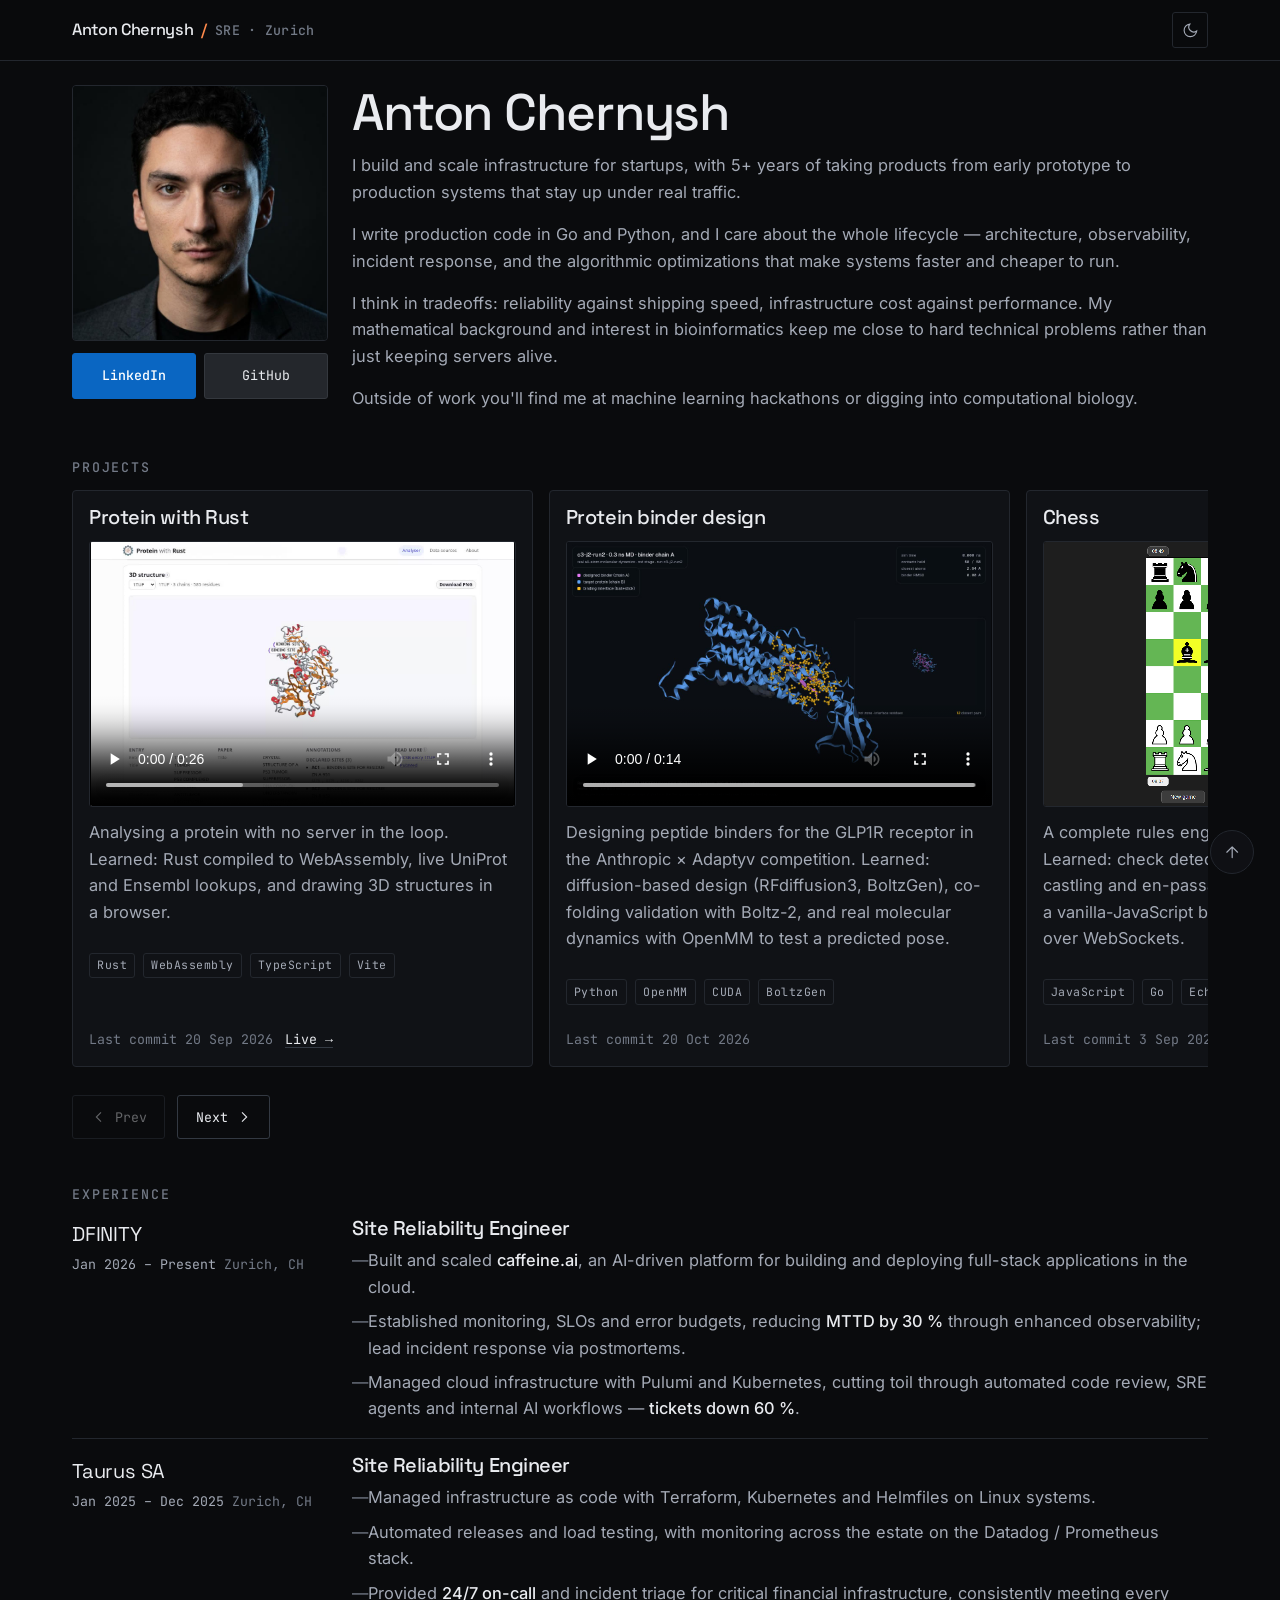
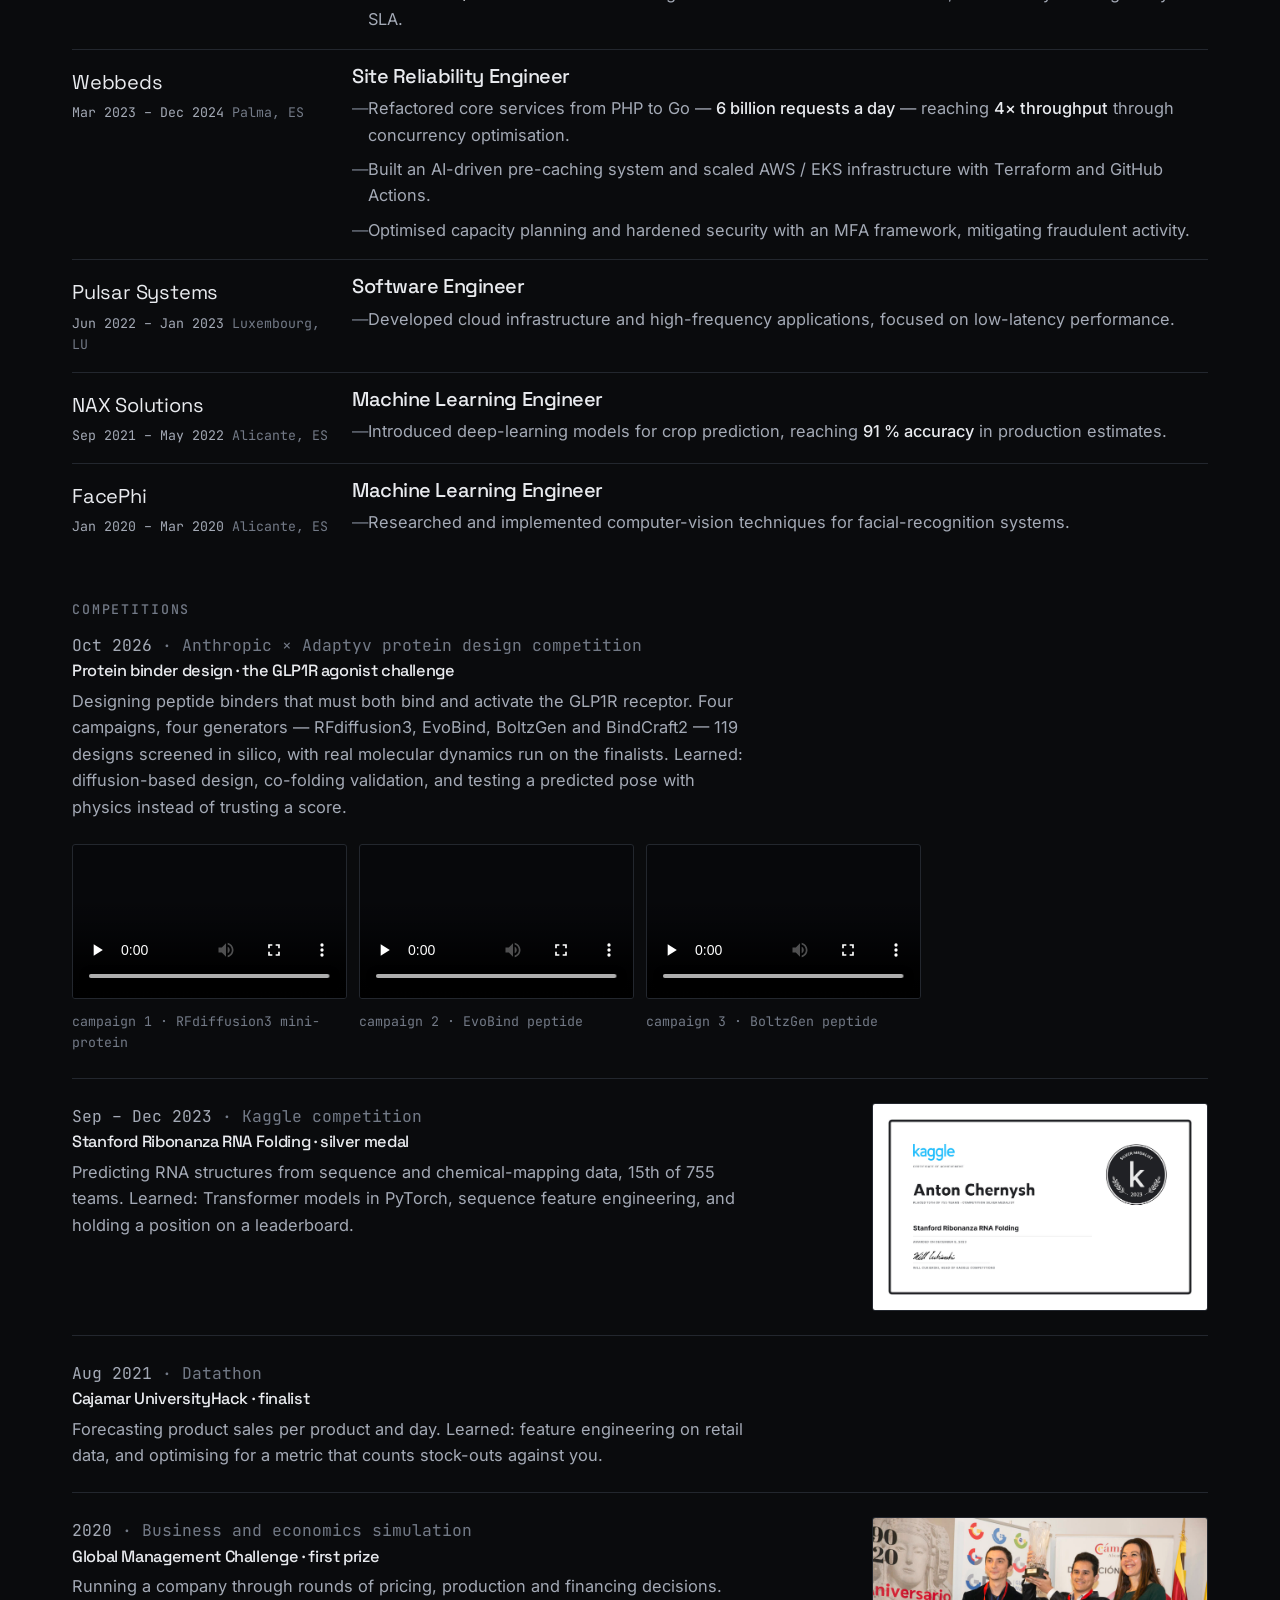
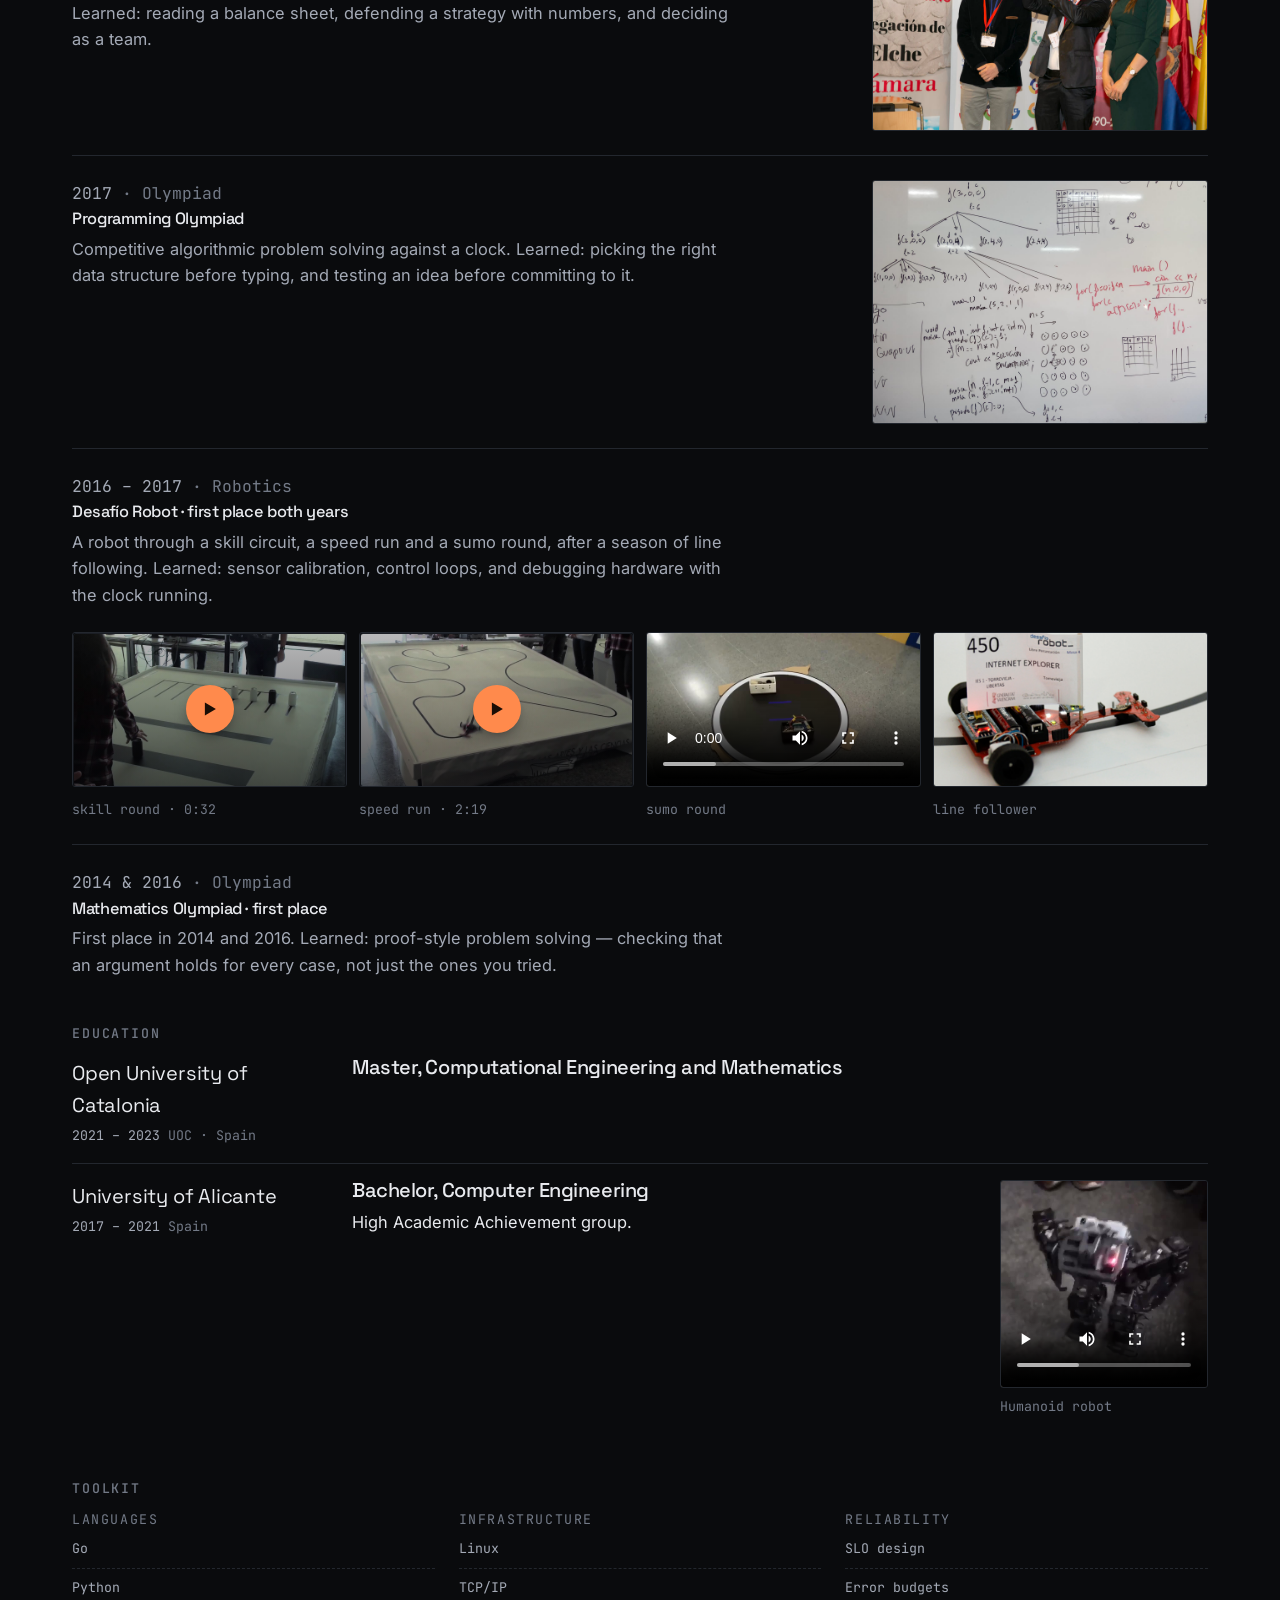
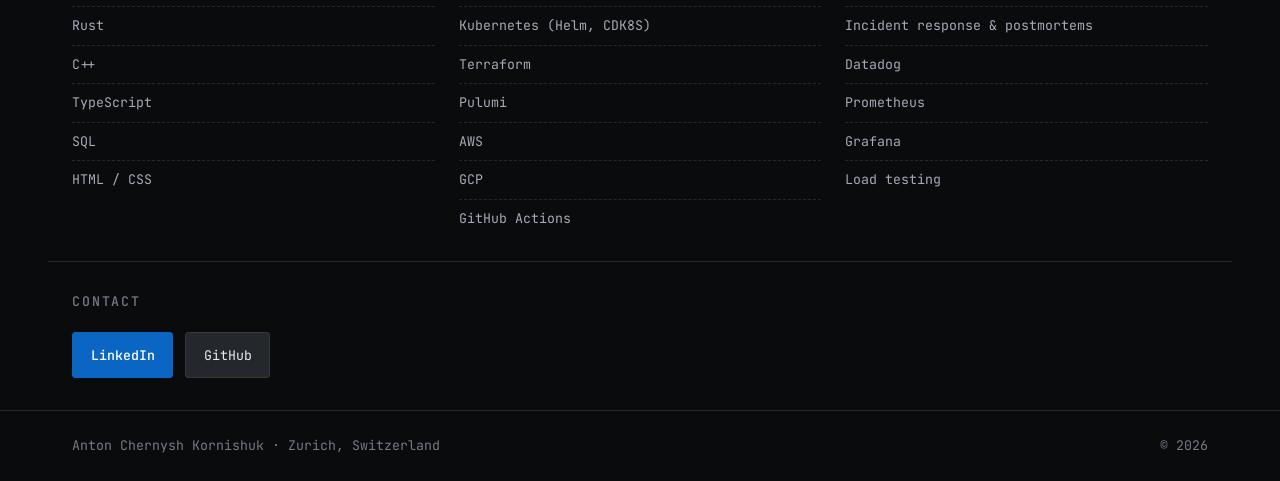
==== index.html @ 43d1a678 "Add the Anthropic x Adaptyv protein design competition with three campaign MD movies" ====
<!DOCTYPE html>
<html lang="en" data-theme="dark">
<head>
<meta charset="utf-8">
<meta name="viewport" content="width=device-width, initial-scale=1">
<title>Anton Chernysh — Site Reliability Engineer, Zurich</title>
<meta name="description" content="Site Reliability Engineer in Zurich. I take products from prototype to production infrastructure that stays up under real traffic — Go, Python and applied ML.">
<meta name="author" content="Anton Chernysh Kornishuk">
<link rel="canonical" href="https://visn0.github.io/portfolio/">

<meta property="og:type" content="profile">
<meta property="og:title" content="Anton Chernysh — Site Reliability Engineer">
<meta property="og:description" content="Site Reliability Engineer in Zurich. Five years of taking products from prototype to production — SRE, Go and Python, and computational biology on the side.">
<meta property="og:url" content="https://visn0.github.io/portfolio/">
<meta property="og:image" content="https://visn0.github.io/portfolio/assets/img/og-card.png">
<meta name="twitter:card" content="summary_large_image">

<link rel="icon" href="assets/img/favicon.svg" type="image/svg+xml">
<link rel="stylesheet" href="assets/css/fonts.css">
<link rel="stylesheet" href="assets/css/site.css">

<script type="application/ld+json">
{
  "@context": "https://schema.org",
  "@type": "Person",
  "name": "Anton Chernysh Kornishuk",
  "alternateName": "Anton Chernysh",
  "jobTitle": "Site Reliability Engineer",
  "url": "https://visn0.github.io/portfolio/",
  "image": "https://visn0.github.io/portfolio/assets/img/anton.jpg",
  "address": { "@type": "PostalAddress", "addressLocality": "Zurich", "addressCountry": "CH" },
  "sameAs": [
    "https://github.com/Visn0",
    "https://www.linkedin.com/in/anton-chernysh/"
  ],
  "worksFor": { "@type": "Organization", "name": "DFINITY" },
  "alumniOf": ["Universitat Politècnica de Catalunya", "Universitat d'Alacant"],
  "knowsAbout": ["Site reliability engineering", "Kubernetes", "Terraform", "Observability", "SLOs", "Go", "Rust", "Python"]
}
</script>
</head>
<body>
<a class="skip" href="#main">Skip to content</a>

<header class="site-header">
  <div class="shell">
    <a class="brand" href="index.html">
      Anton Chernysh <span class="brand-dot" aria-hidden="true">/</span>
      <span class="brand-meta">SRE · Zurich</span>
    </a>
    <button class="icon-btn" id="theme-toggle" type="button" aria-label="Switch to light theme" title="Switch theme">
      <svg class="icon-moon" viewBox="0 0 24 24" fill="none" stroke="currentColor" stroke-width="1.6" aria-hidden="true"><path d="M21 12.8A9 9 0 1 1 11.2 3a7 7 0 0 0 9.8 9.8Z"/></svg>
      <svg class="icon-sun" viewBox="0 0 24 24" fill="none" stroke="currentColor" stroke-width="1.6" aria-hidden="true"><circle cx="12" cy="12" r="4"/><path d="M12 2v2M12 20v2M4.9 4.9l1.4 1.4M17.7 17.7l1.4 1.4M2 12h2M20 12h2M4.9 19.1l1.4-1.4M17.7 6.3l1.4-1.4"/></svg>
    </button>
  </div>
</header>

<main id="main">

  <!-- ------------------------------------------------------- who I am -->
  <section class="hero-simple shell">
    <div class="hero-inner">
      <div class="hero-photo">
        <figure class="portrait reveal">
          <img src="assets/img/anton.jpg" alt="Anton Chernysh" width="594" height="594">
        </figure>
        <div class="cta-row hero-social">
          <a class="btn btn--linkedin" href="https://www.linkedin.com/in/anton-chernysh/" target="_blank" rel="me noopener">LinkedIn</a>
          <a class="btn btn--github" href="https://github.com/Visn0" target="_blank" rel="me noopener">GitHub</a>
        </div>
      </div>

      <div>
        <h1>Anton Chernysh</h1>
        <p class="hero-bio">
          I build and scale infrastructure for startups, with 5+ years of taking products from early
          prototype to production systems that stay up under real traffic.
        </p>
        <p class="hero-bio">
          I write production code in Go
          and Python, and I care about the whole lifecycle — architecture, observability, incident response,
          and the algorithmic optimizations that make systems faster and cheaper to run.
        </p>
        <p class="hero-bio">
          I think in tradeoffs: reliability against shipping speed, infrastructure cost against performance.
          My mathematical background and interest in bioinformatics keep me close to hard technical problems
          rather than just keeping servers alive.
        </p>
        <p class="hero-bio">
          Outside of work you'll find me at machine learning hackathons or digging into computational
          biology.
        </p>
      </div>
    </div>
  </section>

  <!-- -------------------------------------------------------- projects -->
  <section class="section shell" id="projects">
    <div class="section-head">
      <h2 class="eyebrow">Projects</h2>
    </div>

    <div class="carousel" data-carousel>
      <div class="carousel-track" id="projects-track" tabindex="0" role="group" aria-label="Projects, horizontally scrollable">

        <article class="card">
          <h3><a href="https://protein-blast-relay.antonchernysh.workers.dev/" target="_blank" rel="noopener">Protein with Rust</a></h3>
          <figure class="card-media card-media--video">
            <video controls preload="metadata" playsinline poster="assets/img/protein-structure-3d.jpg"
                   aria-label="Screen recording: the P04637 accession typed in, the record fetched from UniProt, the analysis run in WebAssembly, then the 3D cartoon drawn.">
              <source src="assets/video/protein-analysis-demo.webm" type="video/webm">
              <source src="assets/video/protein-analysis-demo.mp4" type="video/mp4">
              Your browser cannot play this video. <a href="assets/video/protein-analysis-demo.mp4">Download it</a>.
            </video>
          </figure>
          <p>Analysing a protein with no server in the loop. Learned: Rust compiled to WebAssembly, live UniProt and Ensembl lookups, and drawing 3D structures in a browser.</p>
          <div class="tags"><span class="tag">Rust</span><span class="tag">WebAssembly</span><span class="tag">TypeScript</span><span class="tag">Vite</span></div>
          <p class="card-foot"><span class="card-date">Last commit 20 Sep 2026</span><a href="https://protein-blast-relay.antonchernysh.workers.dev/" target="_blank" rel="noopener">Live &rarr;</a></p>
        </article>

        <article class="card">
          <h3>Protein binder design</h3>
          <figure class="card-media card-media--video">
            <video controls preload="metadata" playsinline poster="assets/img/binder-md-binding-poster.jpg"
                   aria-label="Molecular dynamics movie: a designed peptide binder (pink) held against the GLP1R receptor fragment (blue), interface residues in amber, running for 0.3 nanoseconds.">
              <source src="assets/video/binder-md-binding.webm" type="video/webm">
              <source src="assets/video/binder-md-binding.mp4" type="video/mp4">
              Your browser cannot play this video. <a href="assets/video/binder-md-binding.mp4">Download it</a>.
            </video>
          </figure>
          <p>Designing peptide binders for the GLP1R receptor in the Anthropic &times; Adaptyv competition. Learned: diffusion-based design (RFdiffusion3, BoltzGen), co-folding validation with Boltz-2, and real molecular dynamics with OpenMM to test a predicted pose.</p>
          <div class="tags"><span class="tag">Python</span><span class="tag">OpenMM</span><span class="tag">CUDA</span><span class="tag">BoltzGen</span></div>
          <p class="card-foot"><span class="card-date">Last commit 20 Oct 2026</span></p>
        </article>

        <article class="card">
          <h3><a href="https://github.com/carlosarismendi/chess" target="_blank" rel="noopener">Chess</a></h3>
          <figure class="card-media card-media--contain">
            <img src="assets/img/projects/chess.png" alt="The chess board mid-game: the last move highlighted in yellow and the selected piece's legal destinations circled." width="1920" height="1200" loading="lazy">
          </figure>
          <p>A complete rules engine for two-player chess. Learned: check detection, legal-move filtering, castling and en-passant edge cases, and wiring a vanilla-JavaScript board to a Go backend over WebSockets.</p>
          <div class="tags"><span class="tag">JavaScript</span><span class="tag">Go</span><span class="tag">Echo</span><span class="tag">WebSockets</span></div>
          <p class="card-foot"><span class="card-date">Last commit 3 Sep 2021</span><a href="https://github.com/carlosarismendi/chess" target="_blank" rel="noopener">Repo &rarr;</a></p>
        </article>

        <article class="card">
          <h3><a href="https://github.com/Visn0/pathfinding-ui" target="_blank" rel="noopener">Path Finding Visualizer</a></h3>
          <figure class="card-media">
            <img src="assets/img/projects/pathfinding-ui.jpg" alt="Screenshot of the path-finding visualiser mid-search" width="1200" height="750" loading="lazy">
          </figure>
          <p>Seeing how search algorithms actually explore a grid. Learned: A*, backtracking, branch and bound, and randomised BFS and DFS, each written from scratch and animated on a canvas.</p>
          <div class="tags"><span class="tag">TypeScript</span><span class="tag">A*</span><span class="tag">BFS / DFS</span><span class="tag">Canvas</span><span class="tag">Parcel</span></div>
          <p class="card-foot"><span class="card-date">Last commit 17 Sep 2021</span><a href="https://github.com/Visn0/pathfinding-ui" target="_blank" rel="noopener">Repo &rarr;</a></p>
        </article>

        <article class="card">
          <h3><a href="https://github.com/Visn0/goBinance" target="_blank" rel="noopener">goBinance</a></h3>
          <p>Streaming live market data over WebSockets in Go. Learned: goroutines, channels, reconnect handling, and why a spread is gone by the time three trades settle.</p>
          <div class="tags"><span class="tag">Go</span><span class="tag">WebSockets</span><span class="tag">goroutines</span><span class="tag">market data</span></div>
          <p class="card-foot"><span class="card-date">Last commit 8 Sep 2021</span><a href="https://github.com/Visn0/goBinance" target="_blank" rel="noopener">Repo &rarr;</a></p>
        </article>

        <article class="card">
          <h3><a href="https://github.com/Visn0/UniversityHack" target="_blank" rel="noopener">UniversityHack 2021</a></h3>
          <figure class="card-media">
            <img src="assets/img/projects/universityhack.png" alt="Forecast against actual sales over time, from the UniversityHack notebook" width="720" height="450" loading="lazy">
          </figure>
          <p>Forecasting retail sales from two years of order data. Learned: feature engineering on messy data, regression with scikit-learn, and scoring with a metric that punishes stock-outs more than error.</p>
          <div class="tags"><span class="tag">Python</span><span class="tag">Jupyter</span><span class="tag">pandas</span><span class="tag">scikit-learn</span></div>
          <p class="card-foot"><span class="card-date">Last commit 21 Aug 2021</span><a href="https://github.com/Visn0/UniversityHack" target="_blank" rel="noopener">Repo &rarr;</a></p>
        </article>

        <article class="card">
          <h3><a href="https://github.com/Visn0/c19retro_z80" target="_blank" rel="noopener">Cell Block</a></h3>
          <figure class="card-media card-media--contain">
            <img src="assets/img/projects/cellblock-title.png" alt="Cell Block title screen on the Amstrad CPC" width="960" height="600" loading="lazy">
          </figure>
          <p>A playable game for the Amstrad CPC. Learned: Z80 assembly, sprites and tile maps, a fixed-timestep loop, and counting bytes on a 4 MHz machine.</p>
          <div class="tags"><span class="tag">Z80 assembly</span><span class="tag">CPCtelera</span><span class="tag">Amstrad CPC</span><span class="tag">pixel art</span></div>
          <p class="card-foot"><span class="card-date">Last commit 3 Nov 2020</span><a href="https://github.com/Visn0/c19retro_z80" target="_blank" rel="noopener">Repo &rarr;</a></p>
        </article>

        <article class="card">
          <h3><a href="https://github.com/Visn0/NN_from_scratch" target="_blank" rel="noopener">NN from scratch</a></h3>
          <figure class="card-media">
            <img src="assets/img/projects/nn-from-scratch.png" alt="Training and test mean squared error over 150 epochs" width="960" height="600" loading="lazy">
          </figure>
          <p>A neural network with nothing underneath it. Learned: forward and backward passes, gradient descent, and how an Atari agent's reward loop really works.</p>
          <div class="tags"><span class="tag">C++</span><span class="tag">CMake</span><span class="tag">backpropagation</span><span class="tag">ALE</span></div>
          <p class="card-foot"><span class="card-date">Last commit 23 Jan 2021</span><a href="https://github.com/Visn0/NN_from_scratch" target="_blank" rel="noopener">Repo &rarr;</a></p>
        </article>

      </div>

      <div class="carousel-nav">
        <button class="btn" id="carousel-prev" type="button" aria-label="Previous project">
          <svg viewBox="0 0 24 24" fill="none" stroke="currentColor" stroke-width="1.6" aria-hidden="true"><path d="M15 5l-7 7 7 7"/></svg>
          Prev
        </button>
        <button class="btn" id="carousel-next" type="button" aria-label="Next project">
          Next
          <svg viewBox="0 0 24 24" fill="none" stroke="currentColor" stroke-width="1.6" aria-hidden="true"><path d="M9 5l7 7-7 7"/></svg>
        </button>
      </div>
    </div>
  </section>

  <!-- ------------------------------------------------------ experience -->
  <section class="section shell" id="experience">
    <div class="section-head">
      <h2 class="eyebrow">Experience</h2>
    </div>

    <div class="timeline">
      <article class="job reveal">
        <div class="job-meta">
          <span class="job-company">DFINITY</span>
          <span class="job-dates">Jan 2026 – Present</span>
          <span class="job-place">Zurich, CH</span>
        </div>
        <div>
          <h4>Site Reliability Engineer</h4>
          <ul>
            <li>Built and scaled <strong>caffeine.ai</strong>, an AI-driven platform for building and deploying full-stack applications in the cloud.</li>
            <li>Established monitoring, SLOs and error budgets, reducing <strong>MTTD by 30 %</strong> through enhanced observability; lead incident response via postmortems.</li>
            <li>Managed cloud infrastructure with Pulumi and Kubernetes, cutting toil through automated code review, SRE agents and internal AI workflows — <strong>tickets down 60 %</strong>.</li>
          </ul>
        </div>
      </article>

      <article class="job reveal">
        <div class="job-meta">
          <span class="job-company">Taurus SA</span>
          <span class="job-dates">Jan 2025 – Dec 2025</span>
          <span class="job-place">Zurich, CH</span>
        </div>
        <div>
          <h4>Site Reliability Engineer</h4>
          <ul>
            <li>Managed infrastructure as code with Terraform, Kubernetes and Helmfiles on Linux systems.</li>
            <li>Automated releases and load testing, with monitoring across the estate on the Datadog / Prometheus stack.</li>
            <li>Provided <strong>24/7 on-call</strong> and incident triage for critical financial infrastructure, consistently meeting every SLA.</li>
          </ul>
        </div>
      </article>

      <article class="job reveal">
        <div class="job-meta">
          <span class="job-company">Webbeds</span>
          <span class="job-dates">Mar 2023 – Dec 2024</span>
          <span class="job-place">Palma, ES</span>
        </div>
        <div>
          <h4>Site Reliability Engineer</h4>
          <ul>
            <li>Refactored core services from PHP to Go — <strong>6 billion requests a day</strong> — reaching <strong>4× throughput</strong> through concurrency optimisation.</li>
            <li>Built an AI-driven pre-caching system and scaled AWS / EKS infrastructure with Terraform and GitHub Actions.</li>
            <li>Optimised capacity planning and hardened security with an MFA framework, mitigating fraudulent activity.</li>
          </ul>
        </div>
      </article>

      <article class="job reveal">
        <div class="job-meta">
          <span class="job-company">Pulsar Systems</span>
          <span class="job-dates">Jun 2022 – Jan 2023</span>
          <span class="job-place">Luxembourg, LU</span>
        </div>
        <div>
          <h4>Software Engineer</h4>
          <ul>
            <li>Developed cloud infrastructure and high-frequency applications, focused on low-latency performance.</li>
          </ul>
        </div>
      </article>

      <article class="job reveal">
        <div class="job-meta">
          <span class="job-company">NAX Solutions</span>
          <span class="job-dates">Sep 2021 – May 2022</span>
          <span class="job-place">Alicante, ES</span>
        </div>
        <div>
          <h4>Machine Learning Engineer</h4>
          <ul>
            <li>Introduced deep-learning models for crop prediction, reaching <strong>91 % accuracy</strong> in production estimates.</li>
          </ul>
        </div>
      </article>

      <article class="job reveal">
        <div class="job-meta">
          <span class="job-company">FacePhi</span>
          <span class="job-dates">Jan 2020 – Mar 2020</span>
          <span class="job-place">Alicante, ES</span>
        </div>
        <div>
          <h4>Machine Learning Engineer</h4>
          <ul>
            <li>Researched and implemented computer-vision techniques for facial-recognition systems.</li>
          </ul>
        </div>
      </article>
    </div>

  </section>

  <!-- ---------------------------------------------------- competitions -->
  <section class="section shell" id="competitions">
    <div class="section-head">
      <h2 class="eyebrow">Competitions</h2>
    </div>

    <div class="comp-list">
      <article class="comp-row comp-row--strip reveal">
        <div>
          <p class="comp-date">Oct 2026<span> · Anthropic &times; Adaptyv protein design competition</span></p>
          <h3>Protein binder design · the GLP1R agonist challenge</h3>
          <p>Designing peptide binders that must both bind and activate the GLP1R receptor. Four campaigns, four generators — RFdiffusion3, EvoBind, BoltzGen and BindCraft2 — 119 designs screened in silico, with real molecular dynamics run on the finalists. Learned: diffusion-based design, co-folding validation, and testing a predicted pose with physics instead of trusting a score.</p>
        </div>
        <figure class="comp-media">
          <div class="media-strip">
            <figure class="media-item">
              <video controls preload="metadata" playsinline poster="assets/img/c1-miniprotein-poster.jpg" aria-label="Real molecular dynamics of campaign 1 · RFdiffusion3 mini-protein.">
                <source src="assets/video/c1-miniprotein_md-binding.webm" type="video/webm">
                <source src="assets/video/c1-miniprotein_md-binding.mp4" type="video/mp4">
              </video>
              <figcaption>campaign 1 · RFdiffusion3 mini-protein</figcaption>
            </figure>
            <figure class="media-item">
              <video controls preload="metadata" playsinline poster="assets/img/c2-peptide-poster.jpg" aria-label="Real molecular dynamics of campaign 2 · EvoBind peptide.">
                <source src="assets/video/c2-peptide_md-binding.webm" type="video/webm">
                <source src="assets/video/c2-peptide_md-binding.mp4" type="video/mp4">
              </video>
              <figcaption>campaign 2 · EvoBind peptide</figcaption>
            </figure>
            <figure class="media-item">
              <video controls preload="metadata" playsinline poster="assets/img/c3-peptide-poster.jpg" aria-label="Real molecular dynamics of campaign 3 · BoltzGen peptide.">
                <source src="assets/video/c3-peptide_md-binding.webm" type="video/webm">
                <source src="assets/video/c3-peptide_md-binding.mp4" type="video/mp4">
              </video>
              <figcaption>campaign 3 · BoltzGen peptide</figcaption>
            </figure>
          </div>
        </figure>
      </article>
      <article class="comp-row reveal">
        <div>
          <p class="comp-date">Sep – Dec 2023<span> · Kaggle competition</span></p>
          <h3>Stanford Ribonanza RNA Folding · silver medal</h3>
          <p>Predicting RNA structures from sequence and chemical-mapping data, 15th of 755 teams. Learned: Transformer models in PyTorch, sequence feature engineering, and holding a position on a leaderboard.</p>
        </div>
        <figure class="comp-media">
          <img src="assets/img/ribonanza-medal.jpg" alt="Kaggle certificate of achievement: 15th of 755 teams, competition silver medallist." width="1600" height="987" loading="lazy">
        </figure>
      </article>
      <article class="comp-row reveal">
        <div>
          <p class="comp-date">Aug 2021<span> · Datathon</span></p>
          <h3>Cajamar UniversityHack · finalist</h3>
          <p>Forecasting product sales per product and day. Learned: feature engineering on retail data, and optimising for a metric that counts stock-outs against you.</p>
        </div>
      </article>
      <article class="comp-row reveal">
        <div>
          <p class="comp-date">2020<span> · Business and economics simulation</span></p>
          <h3>Global Management Challenge · first prize</h3>
          <p>Running a company through rounds of pricing, production and financing decisions. Learned: reading a balance sheet, defending a strategy with numbers, and deciding as a team.</p>
        </div>
        <figure class="comp-media">
          <img src="assets/img/competitions/global-management-challenge.jpg" alt="The winning team holding the Global Management Challenge trophy at the Cámara de Alcoy awards ceremony." width="1600" height="1012" loading="lazy">
        </figure>
      </article>
      <article class="comp-row reveal">
        <div>
          <p class="comp-date">2017<span> · Olympiad</span></p>
          <h3>Programming Olympiad</h3>
          <p>Competitive algorithmic problem solving against a clock. Learned: picking the right data structure before typing, and testing an idea before committing to it.</p>
        </div>
        <figure class="comp-media">
          <img src="assets/img/competitions/competitive-programming.jpg" alt="A whiteboard covered in handwritten algorithm notes: a recursion tree for g(3,0,0), a grid search, and the C++ function being designed with a backtracking loop." width="1600" height="1160" loading="lazy">
        </figure>
      </article>
      <article class="comp-row comp-row--strip reveal">
        <div>
          <p class="comp-date">2016 – 2017<span> · Robotics</span></p>
          <h3>Desafío Robot · first place both years</h3>
          <p>A robot through a skill circuit, a speed run and a sumo round, after a season of line following. Learned: sensor calibration, control loops, and debugging hardware with the clock running.</p>
        </div>
        <figure class="comp-media">
          <div class="media-strip">
            <figure class="media-item">
              <div class="video-facade" data-yt="OQghDClwiew" data-yt-title="Desafío Robot 2016, skill round">
                <img src="assets/img/competitions/robot-challenge-1.jpg" alt="Preview of the Desafío Robot 2016 skill round" width="1280" height="720" loading="lazy">
                <button class="video-play" type="button" aria-label="Play the skill round, 32 seconds"></button>
              </div>
              <figcaption>skill round · 0:32</figcaption>
            </figure>
            <figure class="media-item">
              <div class="video-facade" data-yt="-akr7WYO4GA" data-yt-title="Desafío Robot 2016, speed run">
                <img src="assets/img/competitions/robot-challenge-2.jpg" alt="Preview of the Desafío Robot 2016 speed run" width="1280" height="720" loading="lazy">
                <button class="video-play" type="button" aria-label="Play the speed run, 2 minutes 19"></button>
              </div>
              <figcaption>speed run · 2:19</figcaption>
            </figure>
            <figure class="media-item">
              <video controls preload="metadata" playsinline poster="assets/img/competitions/robot-sumo-poster.jpg"
                     aria-label="The sumo round: two robots in the ring, one pushed out.">
                <source src="assets/video/desafio-robot-sumo.webm" type="video/webm">
                <source src="assets/video/desafio-robot-sumo.mp4" type="video/mp4">
                Your browser cannot play this video. <a href="assets/video/desafio-robot-sumo.mp4">Download it</a>.
              </video>
              <figcaption>sumo round</figcaption>
            </figure>
            <figure class="media-item">
              <img src="assets/img/competitions/robot-line-follower.png" alt="The line follower: a homemade robot with its sensor board sitting over the black line, competition tag 450 for IES 1 Torrevieja Libertas." width="359" height="253" loading="lazy">
              <figcaption>line follower</figcaption>
            </figure>
          </div>
        </figure>
      </article>
      <article class="comp-row reveal">
        <div>
          <p class="comp-date">2014 & 2016<span> · Olympiad</span></p>
          <h3>Mathematics Olympiad · first place</h3>
          <p>First place in 2014 and 2016. Learned: proof-style problem solving — checking that an argument holds for every case, not just the ones you tried.</p>
        </div>
      </article>
    </div>
  </section>

  <!-- -------------------------------------------------------- education -->
  <section class="section shell" id="education">
    <div class="section-head">
      <h2 class="eyebrow">Education</h2>
    </div>

    <div class="timeline">
      <article class="job reveal">
        <div class="job-meta">
          <span class="job-company">Open University of Catalonia</span>
          <span class="job-dates">2021 – 2023</span>
          <span class="job-place">UOC · Spain</span>
        </div>
        <div>
          <h4>Master, Computational Engineering and Mathematics</h4>
        </div>
      </article>

      <article class="job job--media reveal">
        <div class="job-meta">
          <span class="job-company">University of Alicante</span>
          <span class="job-dates">2017 – 2021</span>
          <span class="job-place">Spain</span>
        </div>
        <div>
          <h4>Bachelor, Computer Engineering</h4>
          <p>High Academic Achievement group.</p>
        </div>
        <figure class="job-media">
          <video controls preload="metadata" playsinline poster="assets/img/humanoid-robot-poster.jpg"
                 aria-label="A humanoid robot walking across the floor.">
            <source src="assets/video/humanoid-robot.webm" type="video/webm">
            <source src="assets/video/humanoid-robot.mp4" type="video/mp4">
            Your browser cannot play this video. <a href="assets/video/humanoid-robot.mp4">Download it</a>.
          </video>
          <figcaption>Humanoid robot</figcaption>
        </figure>
      </article>
    </div>
  </section>

  <!-- -------------------------------------------------------- toolkit -->
  <section class="section shell" id="toolkit">
    <div class="section-head">
      <h2 class="eyebrow">Toolkit</h2>
    </div>
    <div class="skills">
      <div class="skill-group reveal">
        <h4>Languages</h4>
        <ul class="skill-list">
          <li>Go</li><li>Python</li><li>Rust</li><li>C++</li><li>TypeScript</li><li>SQL</li><li>HTML / CSS</li>
        </ul>
      </div>
      <div class="skill-group reveal">
        <h4>Infrastructure</h4>
        <ul class="skill-list">
          <li>Linux</li><li>TCP/IP</li><li>Kubernetes (Helm, CDK8S)</li><li>Terraform</li><li>Pulumi</li>
          <li>AWS</li><li>GCP</li><li>GitHub Actions</li>
        </ul>
      </div>
      <div class="skill-group reveal">
        <h4>Reliability</h4>
        <ul class="skill-list">
          <li>SLO design</li><li>Error budgets</li><li>Incident response &amp; postmortems</li>
          <li>Datadog</li><li>Prometheus</li><li>Grafana</li><li>Load testing</li>
        </ul>
      </div>
    </div>
  </section>

  <!-- ---------------------------------------------------------- contact -->
  <section class="contact shell" id="contact">
    <h2 class="eyebrow">Contact</h2>
    <div class="cta-row">
      <a class="btn btn--linkedin" href="https://www.linkedin.com/in/anton-chernysh/" target="_blank" rel="me noopener">LinkedIn</a>
      <a class="btn btn--github" href="https://github.com/Visn0" target="_blank" rel="me noopener">GitHub</a>
    </div>
  </section>
</main>

<footer class="site-footer">
  <div class="shell">
    <span>Anton Chernysh Kornishuk · Zurich, Switzerland</span>
    <span>© <span data-year>2026</span></span>
  </div>
</footer>


<button class="to-top" type="button" aria-label="Back to top" title="Back to top">
  <svg viewBox="0 0 24 24" fill="none" stroke="currentColor" stroke-width="1.6" stroke-linecap="round" stroke-linejoin="round" aria-hidden="true">
    <path d="M12 19V5M5 12l7-7 7 7"/>
  </svg>
</button>

<script src="assets/js/site.js" defer></script>
<!-- Cloudflare Web Analytics --><script type='module' src='https://static.cloudflareinsights.com/beacon.min.js' data-cf-beacon='{"token": "e6b07482ce11418397c3642b5f3d06aa"}'></script><!-- End Cloudflare Web Analytics -->
</body>
</html>
---- assets/css/fonts.css ----
/* Self-hosted webfonts — Space Grotesk, Inter and JetBrains Mono (SIL Open Font
   Licence), fetched once from the Google Fonts API and committed here. Keeping them
   same-origin means GitHub Pages serves the fonts with the page, no third-party CDN
   is on the critical path, and first paint never waits on fonts.googleapis.com.

   All three are variable fonts, so one file per subset carries every weight the site
   uses (font-weight is a range below). Subsets: latin + latin-ext. */

@font-face {
  font-family: 'Space Grotesk';
  font-style: normal;
  font-display: swap;
  font-weight: 300 700;
  src: url('../fonts/space-grotesk-400-latin.woff2') format('woff2');
  unicode-range: U+0000-00FF, U+0131, U+0152-0153, U+02BB-02BC, U+02C6, U+02DA, U+02DC, U+0304, U+0308, U+0329, U+2000-206F, U+20AC, U+2122, U+2191, U+2193, U+2212, U+2215, U+FEFF, U+FFFD;
}
@font-face {
  font-family: 'Space Grotesk';
  font-style: normal;
  font-display: swap;
  font-weight: 300 700;
  src: url('../fonts/space-grotesk-400-latin-ext.woff2') format('woff2');
  unicode-range: U+0100-02BA, U+02BD-02C5, U+02C7-02CC, U+02CE-02D7, U+02DD-02FF, U+0304, U+0308, U+0329, U+1D00-1DBF, U+1E00-1E9F, U+1EF2-1EFF, U+2020, U+20A0-20AB, U+20AD-20C0, U+2113, U+2C60-2C7F, U+A720-A7FF;
}
@font-face {
  font-family: 'Inter';
  font-style: normal;
  font-display: swap;
  font-weight: 100 900;
  src: url('../fonts/inter-400-latin.woff2') format('woff2');
  unicode-range: U+0000-00FF, U+0131, U+0152-0153, U+02BB-02BC, U+02C6, U+02DA, U+02DC, U+0304, U+0308, U+0329, U+2000-206F, U+20AC, U+2122, U+2191, U+2193, U+2212, U+2215, U+FEFF, U+FFFD;
}
@font-face {
  font-family: 'Inter';
  font-style: normal;
  font-display: swap;
  font-weight: 100 900;
  src: url('../fonts/inter-400-latin-ext.woff2') format('woff2');
  unicode-range: U+0100-02BA, U+02BD-02C5, U+02C7-02CC, U+02CE-02D7, U+02DD-02FF, U+0304, U+0308, U+0329, U+1D00-1DBF, U+1E00-1E9F, U+1EF2-1EFF, U+2020, U+20A0-20AB, U+20AD-20C0, U+2113, U+2C60-2C7F, U+A720-A7FF;
}
@font-face {
  font-family: 'JetBrains Mono';
  font-style: normal;
  font-display: swap;
  font-weight: 100 800;
  src: url('../fonts/jetbrains-mono-400-latin.woff2') format('woff2');
  unicode-range: U+0000-00FF, U+0131, U+0152-0153, U+02BB-02BC, U+02C6, U+02DA, U+02DC, U+0304, U+0308, U+0329, U+2000-206F, U+20AC, U+2122, U+2191, U+2193, U+2212, U+2215, U+FEFF, U+FFFD;
}
@font-face {
  font-family: 'JetBrains Mono';
  font-style: normal;
  font-display: swap;
  font-weight: 100 800;
  src: url('../fonts/jetbrains-mono-400-latin-ext.woff2') format('woff2');
  unicode-range: U+0100-02BA, U+02BD-02C5, U+02C7-02CC, U+02CE-02D7, U+02DD-02FF, U+0304, U+0308, U+0329, U+1D00-1DBF, U+1E00-1E9F, U+1EF2-1EFF, U+2020, U+20A0-20AB, U+20AD-20C0, U+2113, U+2C60-2C7F, U+A720-A7FF;
}
---- assets/css/site.css ----
/* ==========================================================================
   Anton Chernysh — portfolio
   Hand-written token system. One accent, monospace for metadata, no framework.
   Dark by default; [data-theme="light"] on <html> for the light palette.
   ========================================================================== */

:root {
  color-scheme: dark;

  /* Palette — near-black canvas, warm signal amber accent */
  --bg:          #0a0b0d;
  --bg-elev:     #101216;
  --bg-elev-2:   #16191e;
  --line:        #23272e;
  --line-strong: #333942;
  --ink:         #e9ebef;
  --ink-dim:     #a4aab6;
  --ink-faint:   #737a87;
  --accent:      #ff8a4c;
  --accent-ink:  #1a0d05;
  --accent-soft: rgba(255, 138, 76, 0.12);
  --accent-line: rgba(255, 138, 76, 0.32);
  --ok:          #5ec98a;

  /* Type */
  --font-display: "Space Grotesk", "Helvetica Neue", Arial, sans-serif;
  --font-body:    "Inter", system-ui, -apple-system, "Segoe UI", sans-serif;
  --font-mono:    "JetBrains Mono", ui-monospace, "SF Mono", Menlo, Consolas, monospace;

  --step--1: clamp(0.78rem, 0.76rem + 0.1vw, 0.83rem);
  --step-0:  clamp(0.95rem, 0.92rem + 0.15vw, 1.02rem);
  --step-1:  clamp(1.1rem, 1.05rem + 0.3vw, 1.25rem);
  --step-2:  clamp(1.35rem, 1.2rem + 0.7vw, 1.7rem);
  --step-3:  clamp(1.55rem, 1.3rem + 1.2vw, 2.1rem);
  --step-4:  clamp(1.95rem, 1.4rem + 2.4vw, 3.2rem);

  /* Space */
  --sp-1: 0.25rem;
  --sp-2: 0.5rem;
  --sp-3: 0.75rem;
  --sp-4: 1rem;
  --sp-5: 1.5rem;
  --sp-6: 1.5rem;
  --sp-7: 2rem;
  --sp-8: 2.75rem;
  --sp-9: 3.5rem;

  --shell: 74rem;
  --radius: 3px;
  --radius-lg: 4px;

  --shadow: 0 1px 0 rgba(255, 255, 255, 0.02), 0 18px 40px -28px rgba(0, 0, 0, 0.9);
}

[data-theme="light"] {
  color-scheme: light;
  --bg:          #fbfbf9;
  --bg-elev:     #ffffff;
  --bg-elev-2:   #f4f4f1;
  --line:        #e2e2dd;
  --line-strong: #cdcdc6;
  --ink:         #14161a;
  --ink-dim:     #545a63;
  --ink-faint:   #7b8189;
  --accent:      #c4541b;
  --accent-ink:  #ffffff;
  --accent-soft: rgba(196, 84, 27, 0.09);
  --accent-line: rgba(196, 84, 27, 0.3);
  --ok:          #1f7a4d;
  --shadow: 0 1px 0 rgba(20, 22, 26, 0.02), 0 16px 34px -30px rgba(20, 22, 26, 0.35);
}

/* ------------------------------------------------------------------ reset */

*, *::before, *::after { box-sizing: border-box; }

html { -webkit-text-size-adjust: 100%; scroll-behavior: smooth; }
@media (prefers-reduced-motion: reduce) { html { scroll-behavior: auto; } }

body {
  margin: 0;
  background: var(--bg);
  color: var(--ink);
  font-family: var(--font-body);
  font-size: var(--step-0);
  line-height: 1.62;
  -webkit-font-smoothing: antialiased;
  text-rendering: optimizeLegibility;
}

h1, h2, h3, h4 {
  font-family: var(--font-display);
  font-weight: 500;
  line-height: 1.08;
  letter-spacing: -0.022em;
  margin: 0;
  text-wrap: balance;
}

h1 { font-size: var(--step-4); }
h2 { font-size: var(--step-3); }
h3 { font-size: var(--step-2); }
h4 { font-size: var(--step-1); }

p { margin: 0 0 var(--sp-4); text-wrap: pretty; }
p:last-child { margin-bottom: 0; }

a { color: var(--ink); text-decoration-color: var(--line-strong); text-underline-offset: 3px; }
a:hover { text-decoration-color: var(--accent); color: var(--accent); }

ul, ol { margin: 0; padding: 0; }
img, video, svg { max-width: 100%; height: auto; display: block; }

::selection { background: var(--accent); color: var(--accent-ink); }

:focus-visible {
  outline: 2px solid var(--accent);
  outline-offset: 3px;
  border-radius: 2px;
}

/* --------------------------------------------------------------- helpers */

.shell { width: 100%; max-width: var(--shell); margin-inline: auto; padding-inline: var(--sp-5); }
@media (min-width: 60rem) { .shell { padding-inline: var(--sp-6); } }

.skip {
  position: absolute; left: -9999px; top: 0; z-index: 100;
  background: var(--accent); color: var(--accent-ink);
  padding: var(--sp-3) var(--sp-4); font-family: var(--font-mono); font-size: var(--step--1);
}
.skip:focus { left: var(--sp-4); top: var(--sp-4); }

.mono {
  font-family: var(--font-mono);
  font-size: var(--step--1);
  letter-spacing: 0.02em;
}

.eyebrow {
  font-family: var(--font-mono);
  font-size: var(--step--1);
  text-transform: uppercase;
  letter-spacing: 0.14em;
  color: var(--ink-faint);
  margin: 0 0 var(--sp-4);
}

.rule { border: 0; border-top: 1px solid var(--line); margin: 0; }

.section { padding-block: var(--sp-6); }
.section:first-of-type { border-top: 0; }
.section-head { display: grid; gap: var(--sp-2); margin-bottom: var(--sp-4); }
@media (min-width: 56rem) {
  .section-head { grid-template-columns: 14rem 1fr; gap: var(--sp-6); align-items: baseline; }
  .section-head .eyebrow { margin: 0; }
}
.section-lede { color: var(--ink-dim); max-width: 46rem; }

/* ---------------------------------------------------------------- header */

.site-header {
  position: sticky; top: 0; z-index: 50;
  background: color-mix(in srgb, var(--bg) 88%, transparent);
  backdrop-filter: blur(12px);
  border-bottom: 1px solid var(--line);
}
.site-header .shell {
  display: flex; align-items: center; gap: var(--sp-4);
  min-height: 3.75rem;
}
.brand {
  display: inline-flex; align-items: baseline; gap: var(--sp-2);
  text-decoration: none; font-family: var(--font-display);
  font-weight: 500; letter-spacing: -0.02em; color: var(--ink);
  margin-right: auto;
}
.brand:hover { color: var(--ink); }
.brand .brand-dot { color: var(--accent); }
.brand .brand-meta { font-family: var(--font-mono); font-size: var(--step--1); color: var(--ink-faint); letter-spacing: 0.02em; }
@media (max-width: 40rem) { .brand .brand-meta, .brand .brand-dot { display: none; } }

.icon-btn {
  appearance: none; background: transparent; color: var(--ink-dim);
  border: 1px solid var(--line); border-radius: var(--radius);
  width: 2.25rem; height: 2.25rem; display: grid; place-items: center;
  cursor: pointer; padding: 0;
}
.icon-btn:hover { color: var(--ink); border-color: var(--line-strong); }
.icon-btn svg { width: 1.05rem; height: 1.05rem; }
#theme-toggle .icon-sun { display: none; }
[data-theme="light"] #theme-toggle .icon-sun { display: block; }
[data-theme="light"] #theme-toggle .icon-moon { display: none; }

/* -------------------------------------------------- home hero: photo + bio */

.hero-simple { padding-block: var(--sp-5); }
.hero-simple .hero-inner { display: grid; gap: var(--sp-6); }
@media (min-width: 56rem) {
  .hero-simple .hero-inner { grid-template-columns: minmax(13rem, 16rem) minmax(0, 1fr); gap: var(--sp-6); align-items: start; }
}
.portrait {
  margin: 0;
  border: 1px solid var(--line);
  border-radius: var(--radius-lg);
  overflow: hidden;
  background: var(--bg-elev);
  aspect-ratio: 1 / 1;
  width: min(100%, 16rem);
}
.portrait img { width: 100%; height: 100%; object-fit: cover; object-position: center 18%; }
/* the photo column: portrait with the LinkedIn / GitHub buttons right under it */
.hero-photo { display: grid; gap: var(--sp-3); max-width: 16rem; }
.hero-photo .cta-row.hero-social { margin-top: 0; gap: var(--sp-2); }
.hero-social .btn { flex: 1; justify-content: center; padding-inline: var(--sp-3); }
.hero-simple h1 { font-size: var(--step-4); margin-bottom: var(--sp-3); }
.hero-simple .hero-role { font-family: var(--font-mono); font-size: var(--step--1); text-transform: uppercase; letter-spacing: 0.14em; color: var(--ink-faint); margin: 0 0 var(--sp-5); }
.hero-simple .hero-bio { font-size: var(--step-0); color: var(--ink-dim); max-width: 100%; }
.hero-simple .hero-bio + .hero-bio { margin-top: var(--sp-4); }

/* --------------------------------------------------------- project carousel */

.carousel { position: relative; }
.carousel-track {
  display: grid; grid-auto-flow: column;
  grid-auto-columns: clamp(21rem, 36vw, 30rem);
  gap: var(--sp-4);
  overflow-x: auto; overscroll-behavior-x: contain;
  scroll-snap-type: x mandatory;
  padding-bottom: var(--sp-3);
  scrollbar-width: thin;
  scrollbar-color: var(--line-strong) transparent;
}
@media (max-width: 40rem) { .carousel-track { grid-auto-columns: 86vw; } }
.carousel-track::-webkit-scrollbar { height: 6px; }
.carousel-track::-webkit-scrollbar-track { background: transparent; }
.carousel-track::-webkit-scrollbar-thumb { background: var(--line-strong); border-radius: 3px; }
.card {
  scroll-snap-align: start;
  border: 1px solid var(--line);
  border-radius: var(--radius-lg);
  background: var(--bg-elev);
  padding: var(--sp-4);
  display: flex; flex-direction: column; gap: var(--sp-3);
}
.card:focus-within { border-color: var(--accent-line); }
.card h3 { font-size: var(--step-1); }
.card p { color: var(--ink-dim); font-size: var(--step-0); }
.card .card-foot { margin-top: auto; display: flex; flex-wrap: wrap; gap: var(--sp-3); font-family: var(--font-mono); font-size: var(--step--1); }
.card-media {
  aspect-ratio: 16 / 10; overflow: hidden; margin: 0;
  border: 1px solid var(--line); border-radius: var(--radius);
  background: #07080b;
}
.card-media img, .card-media video { width: 100%; height: 100%; object-fit: cover; display: block; }
.card-media--video video { object-fit: contain; }
.card-media--contain img { object-fit: contain; image-rendering: pixelated; }
.card-date { color: var(--ink-faint); }
.carousel-nav { display: flex; align-items: center; gap: var(--sp-3); margin-top: var(--sp-4); }
.carousel-nav .mono { color: var(--ink-faint); margin-left: auto; }
.carousel-nav button[aria-disabled="true"] { opacity: 0.4; }

.cta-row { display: flex; flex-wrap: wrap; gap: var(--sp-3); margin-top: var(--sp-6); }

.btn {
  display: inline-flex; align-items: center; gap: var(--sp-2);
  font-family: var(--font-mono); font-size: var(--step--1);
  text-decoration: none; padding: 0.7rem 1.1rem; min-height: 2.75rem;
  border: 1px solid var(--line-strong); border-radius: var(--radius);
  color: var(--ink); background: transparent; cursor: pointer;
}
.btn:hover { color: var(--ink); background: var(--bg-elev-2); border-color: var(--ink-faint); }
.btn--primary { background: var(--accent); color: var(--accent-ink); border-color: var(--accent); font-weight: 500; }
.btn--primary:hover { background: color-mix(in srgb, var(--accent) 86%, white); color: var(--accent-ink); border-color: var(--accent); }
.btn--linkedin { background: #0a66c2; border-color: #0a66c2; color: #fff; font-weight: 500; }
.btn--linkedin:hover { background: #0858a6; border-color: #0858a6; color: #fff; }
.btn--github { background: #24272c; border-color: #34383e; color: var(--ink); }
.btn--github:hover { background: #2d3137; border-color: #41464d; color: var(--ink); }
[data-theme="light"] .btn--github { background: #e6e6e2; border-color: #d2d2cd; color: var(--ink); }
[data-theme="light"] .btn--github:hover { background: #dcdcd8; border-color: #c4c4be; }
.btn svg { width: 1rem; height: 1rem; }

/* --------------------------------------------------------------- sections */

/* project list — numbered rows, deliberately not an equal-weight card grid */
.work { display: grid; gap: 0; border-top: 1px solid var(--line); }
.work-row {
  display: grid; gap: var(--sp-3) var(--sp-6);
  padding-block: var(--sp-6);
  border-bottom: 1px solid var(--line);
  grid-template-columns: 1fr;
  align-items: start;
  text-decoration: none; color: inherit;
}
@media (min-width: 56rem) {
  .work-row { grid-template-columns: 3.5rem minmax(0, 1fr) minmax(0, 1.25fr); }
}
.work-idx { font-family: var(--font-mono); font-size: var(--step--1); color: var(--ink-faint); padding-top: 0.3rem; }
.work-row h3 { font-size: var(--step-2); margin-bottom: var(--sp-2); }
.work-row h3 a { text-decoration: none; }
.work-row h3 a:hover { color: var(--accent); }
.work-kicker { font-family: var(--font-mono); font-size: var(--step--1); color: var(--ink-faint); margin: 0 0 var(--sp-2); text-transform: uppercase; letter-spacing: 0.1em; }
.work-body { color: var(--ink-dim); }
.work-body p { margin-bottom: var(--sp-3); }
.work-row:hover { background: var(--bg-elev); }
.work-links { display: flex; flex-wrap: wrap; gap: var(--sp-3) var(--sp-4); font-family: var(--font-mono); font-size: var(--step--1); }

.tags { display: flex; flex-wrap: wrap; gap: var(--sp-2); margin: 0 0 var(--sp-3); }
.tag {
  font-family: var(--font-mono); font-size: 0.72rem; letter-spacing: 0.04em;
  color: var(--ink-dim); border: 1px solid var(--line); border-radius: var(--radius);
  padding: 0.15rem 0.45rem; background: var(--bg-elev);
}

/* experience — a precise two-column ledger */
.timeline { display: grid; }
.job { display: grid; gap: var(--sp-2) var(--sp-5); padding-block: var(--sp-4); border-top: 1px solid var(--line); }
.job:first-child { border-top: 0; padding-top: 0; }
@media (min-width: 60rem) {
  .job { grid-template-columns: 16rem minmax(0, 1fr); }
  .job--media { grid-template-columns: 16rem minmax(0, 1fr) 13rem; }
  .job:first-child { padding-top: 0; }
}
.job-media { margin: 0; }
.job-media video { width: 100%; display: block; aspect-ratio: 1 / 1; object-fit: cover; border: 1px solid var(--line); border-radius: var(--radius); background: #07080b; }
.job-media figcaption { padding-top: var(--sp-2); }
.job-meta { font-family: var(--font-mono); font-size: var(--step--1); color: var(--ink-faint); }
.job-meta .job-company { color: var(--ink); display: block; font-family: var(--font-display); font-size: var(--step-1); letter-spacing: -0.01em; margin-bottom: var(--sp-1); }
.job-meta .job-dates { color: var(--ink-dim); }
.job-meta .job-place { color: var(--ink-faint); }
.job h4 { font-size: var(--step-1); margin-bottom: var(--sp-2); }
.job ul { list-style: none; display: grid; gap: var(--sp-2); }
.job li { position: relative; padding-left: var(--sp-4); color: var(--ink-dim); }
.job li::before { content: "—"; position: absolute; left: 0; color: var(--ink-faint); }
.job li strong, .work-body strong { color: var(--ink); font-weight: 500; }

/* skills */
.skills { display: grid; gap: var(--sp-6); }
@media (min-width: 56rem) { .skills { grid-template-columns: repeat(3, minmax(0, 1fr)); } }
.skill-group h4 { font-family: var(--font-mono); font-size: var(--step--1); text-transform: uppercase; letter-spacing: 0.12em; color: var(--ink-faint); font-weight: 400; margin-bottom: var(--sp-3); }
.skill-list { list-style: none; display: grid; gap: var(--sp-2); }
.skill-list li { font-family: var(--font-mono); font-size: var(--step--1); color: var(--ink-dim); border-bottom: 1px dashed var(--line); padding-bottom: var(--sp-2); }
.skill-list li:last-child { border-bottom: 0; }


figure { margin: 0; }
figcaption { font-family: var(--font-mono); font-size: var(--step--1); color: var(--ink-faint); padding-top: var(--sp-3); }

/* long-form prose blocks (kept for reuse by future content pages) */
.prose { max-width: 46rem; }
.prose h2 { margin-top: var(--sp-7); margin-bottom: var(--sp-4); }
.prose h2:first-child { margin-top: 0; }
.prose h3 { margin-top: var(--sp-6); margin-bottom: var(--sp-3); }
.prose ul { list-style: none; display: grid; gap: var(--sp-2); margin-bottom: var(--sp-4); }
.prose ul li { position: relative; padding-left: var(--sp-4); color: var(--ink-dim); }
.prose ul li::before { content: "—"; position: absolute; left: 0; color: var(--ink-faint); }
.prose code { font-family: var(--font-mono); font-size: 0.86em; background: var(--bg-elev-2); border: 1px solid var(--line); border-radius: 2px; padding: 0.1rem 0.3rem; }
.prose pre {
  font-family: var(--font-mono); font-size: var(--step--1); line-height: 1.6;
  background: var(--bg-elev); border: 1px solid var(--line); border-radius: var(--radius);
  padding: var(--sp-4); overflow-x: auto; margin: 0 0 var(--sp-5);
}
.prose pre code { background: none; border: 0; padding: 0; }
.page-head { padding-block: var(--sp-6) var(--sp-4); }
.page-head h1 { font-size: var(--step-3); margin-bottom: var(--sp-4); }
.page-head p { color: var(--ink-dim); max-width: 44rem; }

.case { border-top: 1px solid var(--line); padding-block: var(--sp-7); }
.case:first-of-type { border-top: 0; padding-top: 0; }
.case-head { display: grid; gap: var(--sp-2); margin-bottom: var(--sp-5); }
.case-head h2 { font-size: var(--step-3); }
.case-notes { list-style: none; display: grid; gap: var(--sp-2); margin: 0 0 var(--sp-4); max-width: 52rem; }
.case-notes li { position: relative; padding-left: var(--sp-4); color: var(--ink-dim); }
.case-notes li::before { content: "—"; position: absolute; left: 0; color: var(--ink-faint); }
.case-media { margin: 0 0 var(--sp-5); }
.case-media video { width: 100%; height: auto; border: 1px solid var(--line); border-radius: var(--radius); background: #07080b; }
.case-media figcaption { font-family: var(--font-mono); font-size: var(--step--1); color: var(--ink-faint); margin-top: var(--sp-2); }
.case-foot { margin-top: var(--sp-4); color: var(--ink-faint); }
.case .tags { margin-bottom: var(--sp-2); }
.case-grid { display: grid; gap: var(--sp-6); }
/* wide intrinsics (ascii diagrams, tables) must never widen the grid column */
.case-grid > *, .section-head > *, .skills > * { min-width: 0; }
@media (min-width: 62rem) { .case-grid { grid-template-columns: minmax(0, 1.4fr) minmax(0, 1fr); gap: var(--sp-7); align-items: start; } }
.case-aside { border: 1px solid var(--line); border-radius: var(--radius-lg); background: var(--bg-elev); padding: var(--sp-4); position: sticky; top: 5rem; }
.case-aside dl { margin: 0; }
.case-aside .row { display: grid; gap: var(--sp-1); padding: var(--sp-3) 0; border-bottom: 1px dashed var(--line); }
.case-aside .row:last-child { border-bottom: 0; }
.case-aside dt { font-family: var(--font-mono); font-size: 0.72rem; text-transform: uppercase; letter-spacing: 0.1em; color: var(--ink-faint); }
.case-aside dd { margin: 0; font-family: var(--font-mono); font-size: var(--step--1); color: var(--ink); }
.stills { display: grid; gap: var(--sp-4); grid-template-columns: repeat(auto-fit, minmax(16rem, 1fr)); margin-block: var(--sp-5); }
.stills img { border: 1px solid var(--line); border-radius: var(--radius); }

/* click-to-enlarge: JS wraps each content image in a real <button>, so the
   affordance exists for keyboard and screen readers, not only for a cursor */
.zoom-trigger {
  display: block; width: 100%; height: auto; padding: 0; margin: 0;
  border: 0; background: none; color: inherit; cursor: zoom-in;
  -webkit-tap-highlight-color: transparent;
}
.portrait .zoom-trigger, .card-media .zoom-trigger { height: 100%; }
.zoom-trigger img { transition: transform 0.3s ease; }
@media (hover: hover) { .zoom-trigger:hover img { transform: scale(1.02); } }
@media (prefers-reduced-motion: reduce) {
  .zoom-trigger img { transition: none; }
  .zoom-trigger:hover img { transform: none; }
}

.table { display: block; overflow-x: auto; max-width: 100%; width: 100%; border-collapse: collapse; font-family: var(--font-mono); font-size: var(--step--1); margin-bottom: var(--sp-5); }
.table caption { text-align: left; font-family: var(--font-mono); font-size: var(--step--1); color: var(--ink-faint); padding-bottom: var(--sp-2); }
.table th, .table td { text-align: left; padding: var(--sp-2) var(--sp-3); border-bottom: 1px solid var(--line); }
.table th { color: var(--ink-faint); font-weight: 400; text-transform: uppercase; letter-spacing: 0.08em; font-size: 0.7rem; }
.table td { color: var(--ink-dim); }
.table td.num, .table th.num { text-align: right; font-variant-numeric: tabular-nums; }
.table strong { color: var(--ink); font-weight: 500; }

.video-facade { position: relative; aspect-ratio: 16 / 9; overflow: hidden; border: 1px solid var(--line); border-radius: var(--radius); background: #07080b; }
.video-facade img { width: 100%; height: 100%; object-fit: cover; display: block; }
.video-facade iframe { width: 100%; height: 100%; border: 0; display: block; }
.video-play {
  position: absolute; inset: 0; display: flex; flex-direction: column; align-items: center; justify-content: center;
  gap: var(--sp-3); padding: var(--sp-3); border: 0; cursor: pointer; color: #fff;
  background: linear-gradient(180deg, rgba(6, 7, 10, 0.28), rgba(6, 7, 10, 0.68));
  font-family: var(--font-mono); font-size: var(--step--1); letter-spacing: 0.02em;
  text-shadow: 0 1px 8px rgba(0, 0, 0, 0.9);
}
.video-play::before {
  content: ""; width: 3rem; height: 3rem; border-radius: 50%;
  background: var(--accent) url("data:image/svg+xml,%3Csvg xmlns='http://www.w3.org/2000/svg' viewBox='0 0 16 16'%3E%3Cpath d='M5 3.2v9.6L13 8z' fill='%231a0d05'/%3E%3C/svg%3E") no-repeat center / 1.4rem;
  box-shadow: 0 6px 18px -8px rgba(0, 0, 0, 0.9);
}
.video-play:hover { background: rgba(6, 7, 10, 0.4); }
.video-play:hover::before { transform: scale(1.06); }

/* competitions — one row each: when and what on the left, evidence on the right */
.comp-list { display: grid; gap: var(--sp-6); }
.comp-row {
  display: grid; grid-template-columns: minmax(0, 1fr) minmax(14rem, 21rem);
  gap: var(--sp-5); align-items: start;
  border-top: 1px solid var(--line); padding-top: var(--sp-5);
}
.comp-row:first-child { border-top: 0; padding-top: 0; }
.comp-row:not(:has(.comp-media)) { grid-template-columns: minmax(0, 46rem); }
.comp-date { font-family: var(--font-mono); font-size: var(--step--1); color: var(--ink); margin: 0 0 var(--sp-1); }
.comp-date span { color: var(--ink-faint); }
.comp-row h3 { font-size: var(--step-0); margin-bottom: var(--sp-2); }
.comp-row p { color: var(--ink-dim); font-size: var(--step-0); max-width: 42rem; }
.comp-media { margin: 0; display: grid; gap: var(--sp-3); }
.comp-media img { width: 100%; height: auto; display: block; border: 1px solid var(--line); border-radius: var(--radius); }
@media (max-width: 52rem) { .comp-row, .comp-row:not(:has(.comp-media)) { grid-template-columns: minmax(0, 1fr); } }

/* the robotics row spreads its evidence horizontally instead of stacking it */
.comp-row--strip { grid-template-columns: minmax(0, 1fr); }
.media-strip { display: grid; gap: var(--sp-4) var(--sp-3); grid-template-columns: repeat(4, minmax(0, 1fr)); align-items: start; }
@media (max-width: 52rem) { .media-strip { grid-template-columns: repeat(2, minmax(0, 1fr)); } }
.media-item { margin: 0; }
.media-item img, .media-item video {
  width: 100%; display: block; aspect-ratio: 16 / 9; object-fit: cover;
  border: 1px solid var(--line); border-radius: var(--radius); background: #07080b;
}

/* a ticket title points at its repository when the repository is public */
.card h3 a, .case-head h2 a { color: inherit; text-decoration: none; }
.card h3 a:hover, .case-head h2 a:hover,
.card h3 a:focus-visible, .case-head h2 a:focus-visible {
  color: var(--accent); text-decoration: underline; text-decoration-thickness: 1px; text-underline-offset: 3px;
}

/* ------------------------------------------------------------- contact */

.contact { border-top: 1px solid var(--line); padding-block: var(--sp-7); }
.contact h2:not(.eyebrow) { font-size: var(--step-3); margin-bottom: var(--sp-4); }

.site-footer { border-top: 1px solid var(--line); padding-block: var(--sp-5); }
.site-footer .shell { display: flex; flex-wrap: wrap; gap: var(--sp-3) var(--sp-5); justify-content: space-between; align-items: baseline; }
.site-footer, .site-footer a { color: var(--ink-faint); font-family: var(--font-mono); font-size: var(--step--1); }
.site-footer a { text-decoration: none; }
.site-footer a:hover { color: var(--accent); }

/* scroll reveal — subtle, opt-in via JS adding .reveal; no-JS = visible */
.js .reveal { opacity: 0; transform: translateY(10px); }
.js .reveal.is-in { opacity: 1; transform: none; transition: opacity 0.5s ease, transform 0.5s ease; }
@media (prefers-reduced-motion: reduce) {
  .js .reveal, .js .reveal.is-in { opacity: 1; transform: none; transition: none; }
}

/* ------------------------------------------------------------- lightbox */
/* The overlay the zoom triggers open into. Fixed and last in the body, so it
   sits above the sticky header; scroll is locked while it is up. */

html.lightbox-open, body.lightbox-open { overflow: hidden; }

.lightbox {
  position: fixed; inset: 0; z-index: 90;
  display: grid; place-items: center;
  padding: clamp(1rem, 4vw, 3rem);
  background: color-mix(in srgb, var(--bg) 92%, transparent);
  -webkit-backdrop-filter: blur(10px); backdrop-filter: blur(10px);
  cursor: zoom-out;
}
.lightbox[hidden] { display: none; }
.lightbox img {
  max-width: 100%; max-height: 86vh; width: auto; height: auto;
  border: 1px solid var(--line-strong); border-radius: var(--radius);
  background: var(--bg-elev); box-shadow: var(--shadow);
}
.lightbox-close {
  position: absolute; top: clamp(1rem, 3vw, 2rem); right: clamp(1rem, 3vw, 2rem);
  width: 2.75rem; height: 2.75rem; display: grid; place-items: center;
  padding: 0; cursor: pointer; color: var(--ink);
  border: 1px solid var(--line-strong); border-radius: var(--radius);
  background: var(--bg-elev);
}
.lightbox-close:hover { color: var(--ink); border-color: var(--ink-faint); background: var(--bg-elev-2); }
.lightbox-close svg { width: 1.1rem; height: 1.1rem; }

/* ------------------------------------------------------------- back to top */

.to-top {
  position: fixed; z-index: 45;
  right: clamp(0.85rem, 2.2vw, 1.6rem);
  bottom: clamp(0.85rem, 2.2vw, 1.6rem);
  width: 2.75rem; height: 2.75rem;
  display: grid; place-items: center;
  border: 1px solid var(--line); border-radius: 50%;
  background: color-mix(in srgb, var(--bg-elev) 88%, transparent);
  backdrop-filter: blur(10px);
  color: var(--ink-dim); cursor: pointer;
  transition: color 0.2s ease, border-color 0.2s ease, transform 0.2s ease;
}
.to-top:hover { color: var(--accent); border-color: var(--accent-line); transform: translateY(-2px); }
.to-top:focus-visible { outline: 2px solid var(--accent); outline-offset: 2px; }
.to-top[hidden] { display: none; }
.to-top svg { width: 1.15rem; height: 1.15rem; }
@media (prefers-reduced-motion: reduce) { .to-top, .to-top:hover { transition: none; transform: none; } }

/* ------------------------------------------------------------------ print */

@media print {
  :root { --bg: #ffffff; --bg-elev: #ffffff; --bg-elev-2: #ffffff; --ink: #101114; --ink-dim: #33373d; --ink-faint: #5b6069; --line: #d8d8d4; --accent: #000000; }
  body { font-size: 10.5pt; line-height: 1.4; }
  .site-header, .site-footer, .no-print, .cta-row, .lightbox, .to-top { display: none !important; }
  .js .reveal, .js .reveal.is-in { opacity: 1 !important; transform: none !important; transition: none !important; }
  .shell { max-width: none; padding: 0; }
  .section, .job, .case { border-color: #d8d8d4; }
  .section { padding-block: 0.7rem; break-inside: avoid; }
  h1 { font-size: 20pt; } h2 { font-size: 13pt; } h3 { font-size: 11.5pt; } h4 { font-size: 10.5pt; }
  .eyebrow { margin-bottom: 0.2rem; }
  a { text-decoration: none; color: #101114; }
  .job { grid-template-columns: 11rem 1fr; gap: 0 1rem; }
  .skills { grid-template-columns: repeat(3, 1fr); }
  .job { break-inside: avoid; }
  .print-only { display: block !important; }
}
.print-only { display: none; }
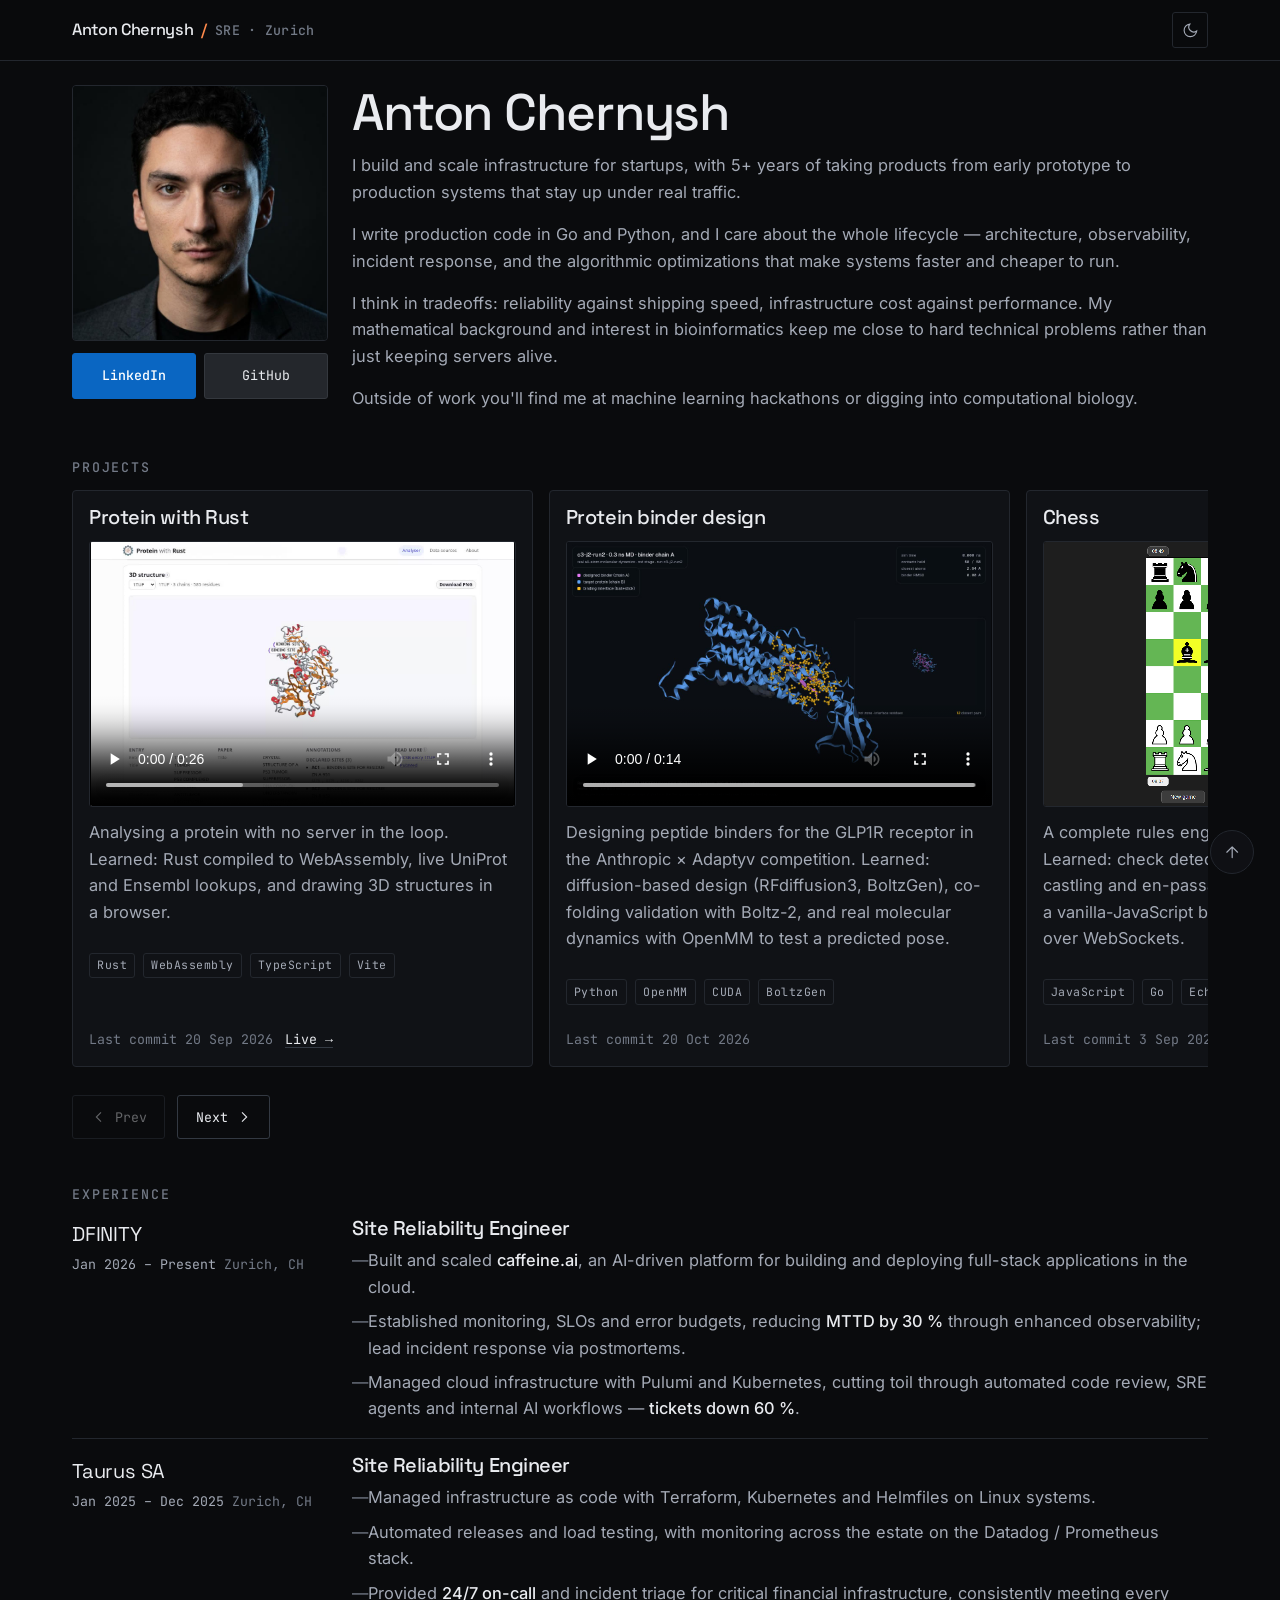
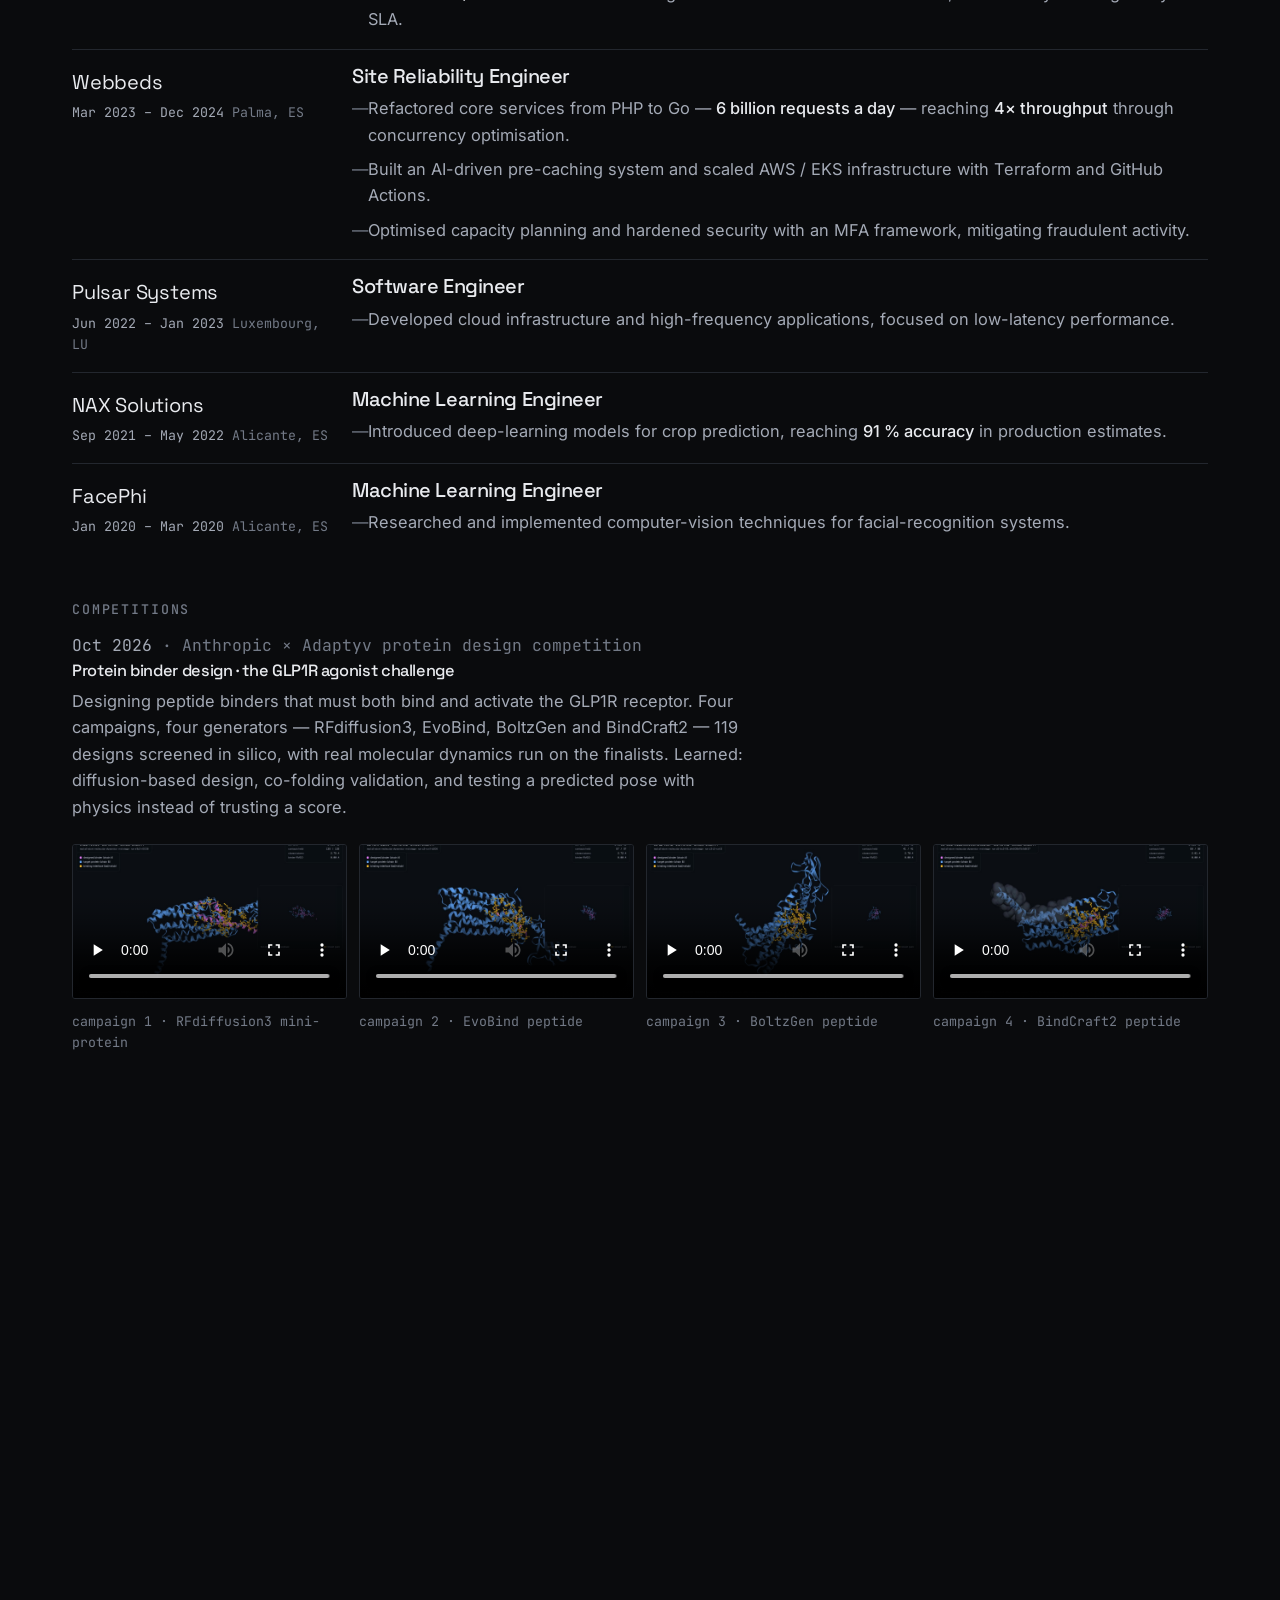
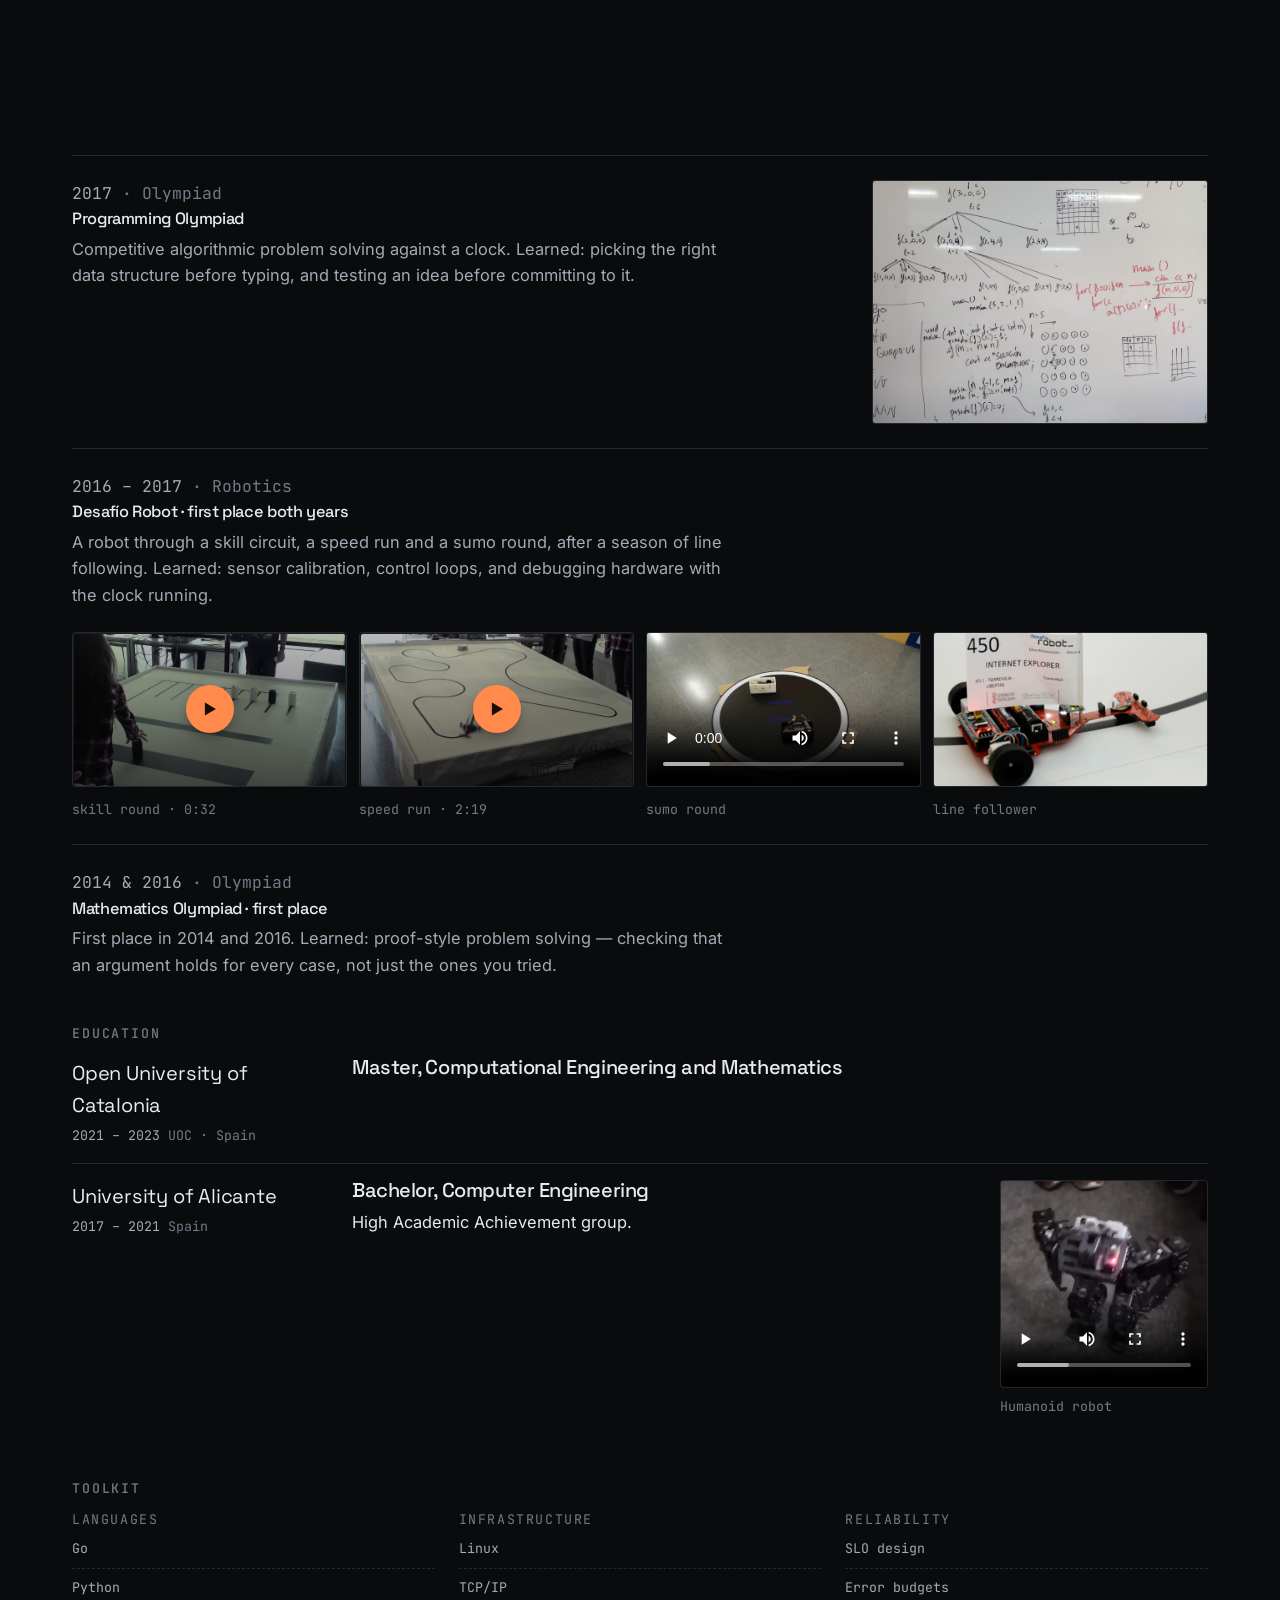
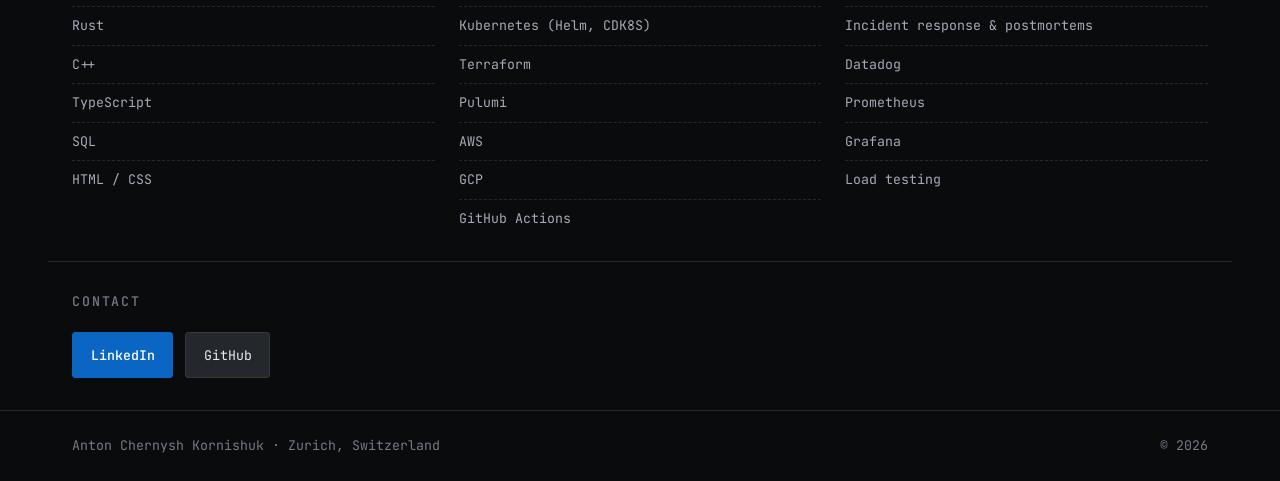
==== commit 65d05fda: "Add the fourth campaign animation (BindCraft2) and fix the poster filenames" ====
--- a/index.html
+++ b/index.html
@@ -341,6 +341,13 @@
               </video>
               <figcaption>campaign 3 · BoltzGen peptide</figcaption>
             </figure>
+            <figure class="media-item">
+              <video controls preload="metadata" playsinline poster="assets/img/c5-peptide-poster.jpg" aria-label="Real molecular dynamics of campaign 4, BindCraft2 peptide.">
+                <source src="assets/video/c5-peptide_md-binding.webm" type="video/webm">
+                <source src="assets/video/c5-peptide_md-binding.mp4" type="video/mp4">
+              </video>
+              <figcaption>campaign 4 · BindCraft2 peptide</figcaption>
+            </figure>
           </div>
         </figure>
       </article>
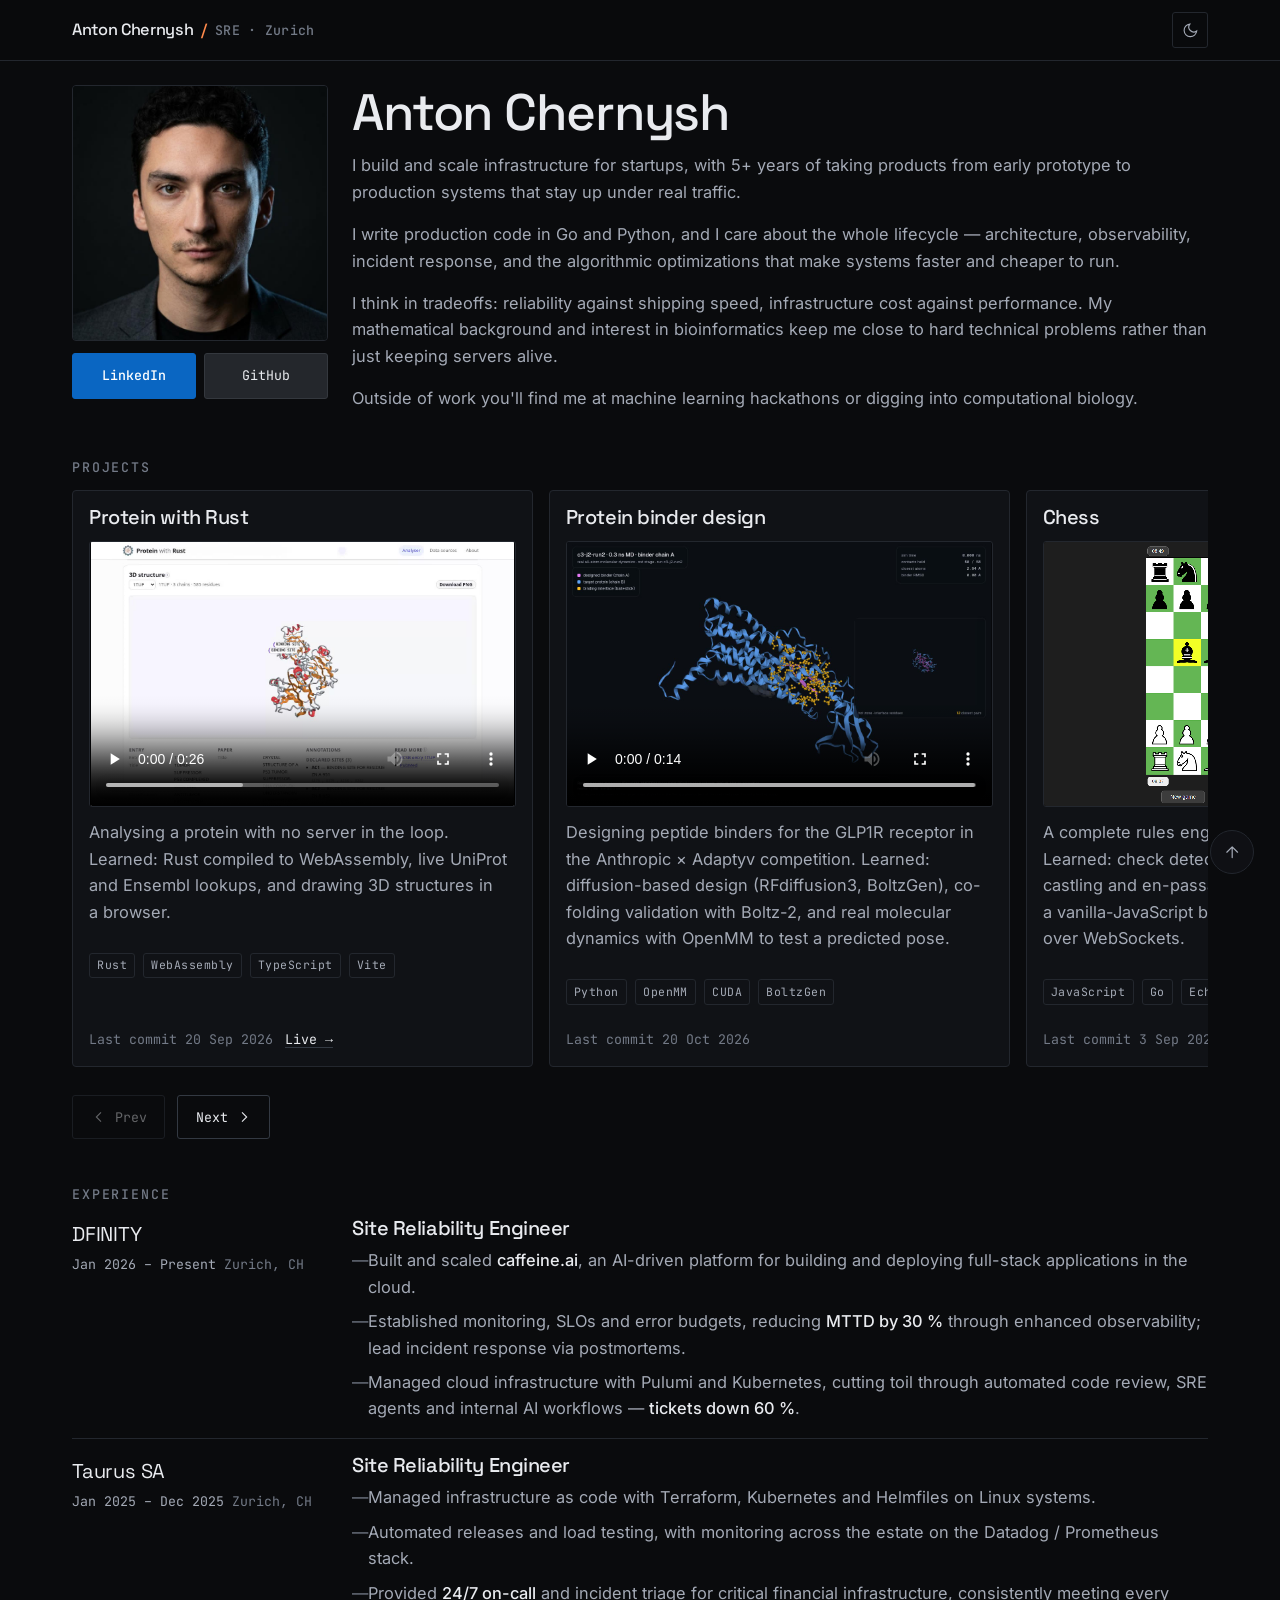
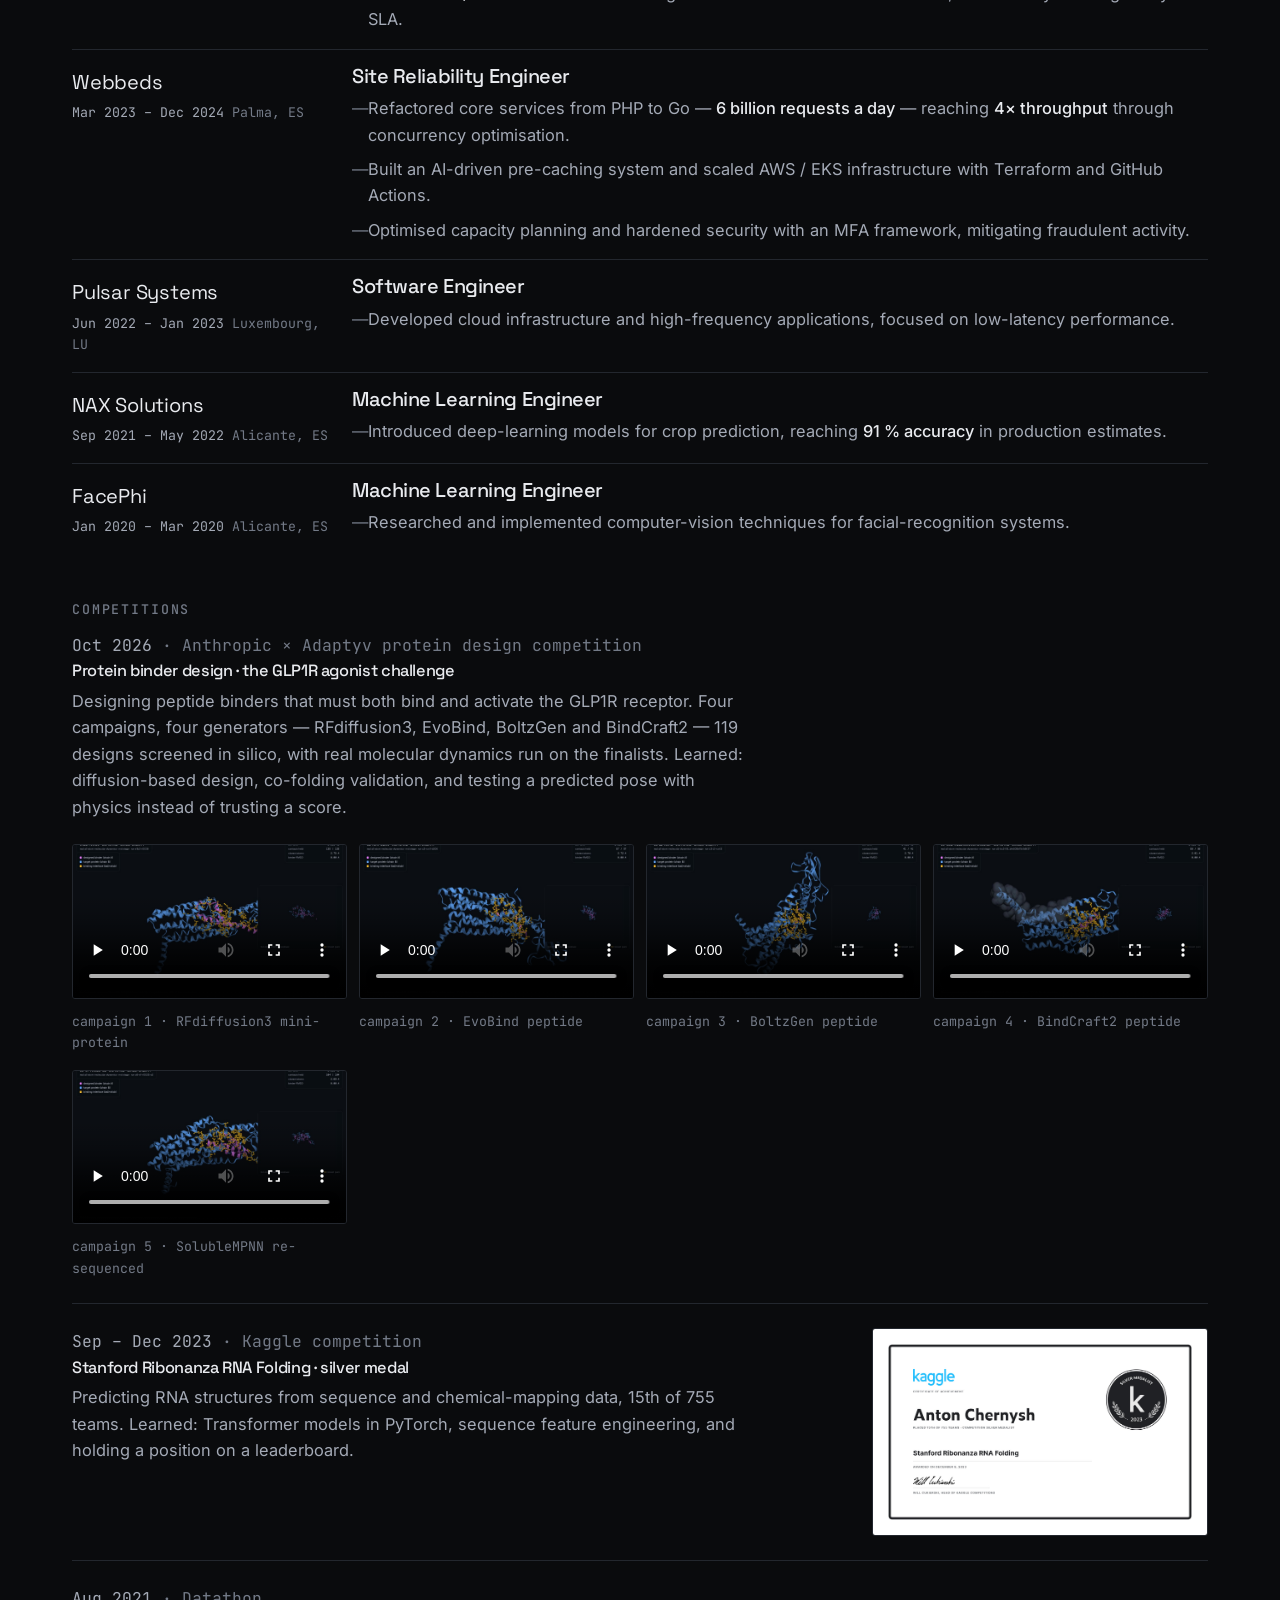
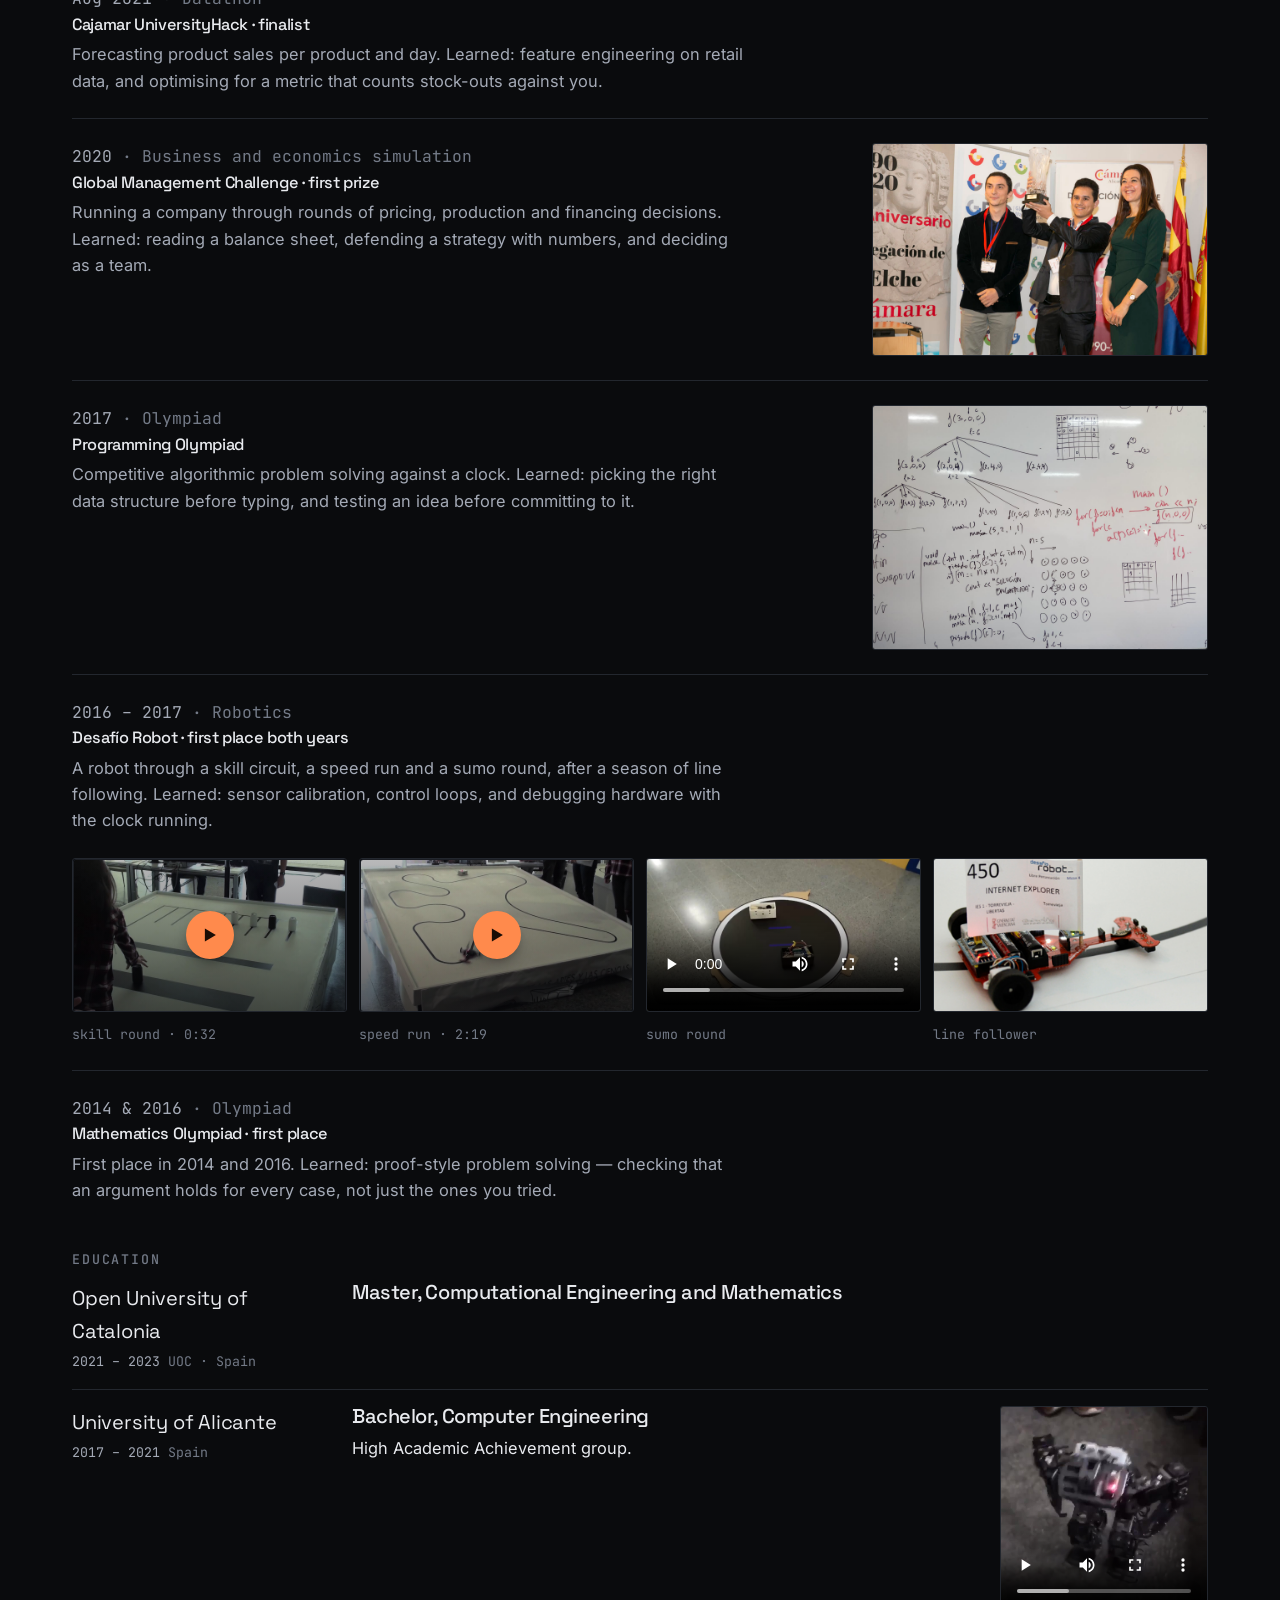
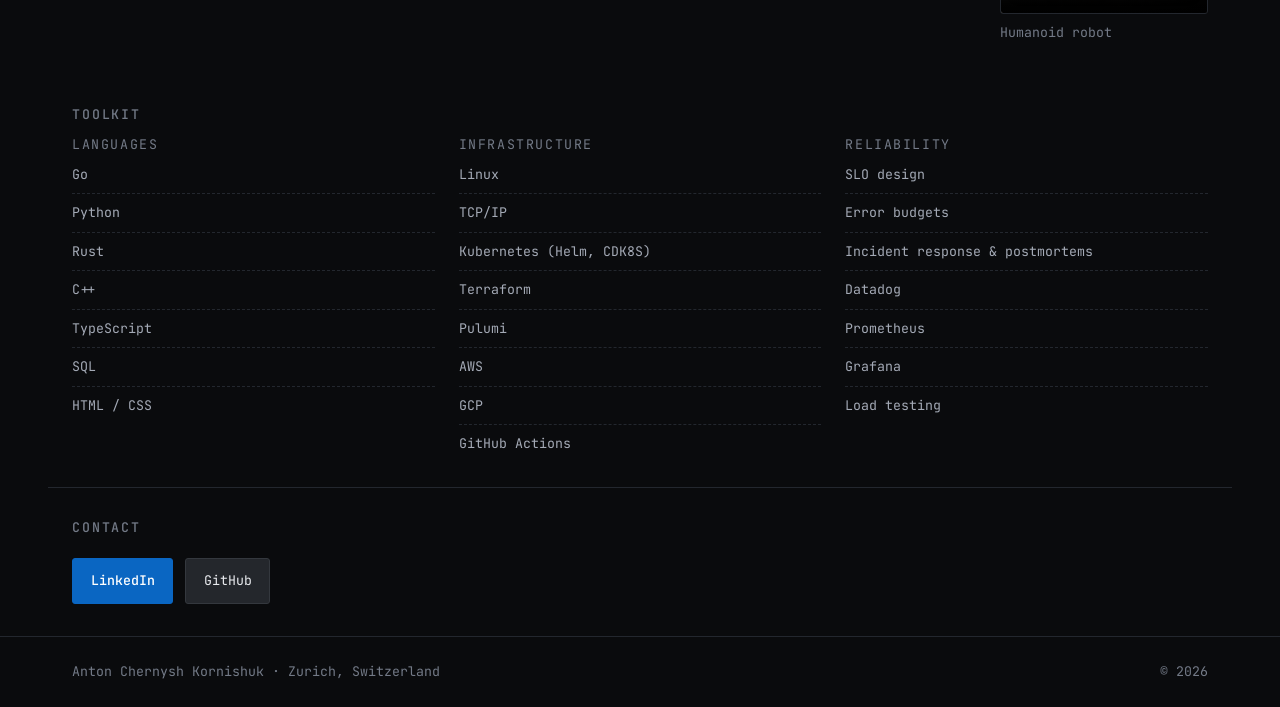
==== commit c31ce13b: "Add the campaign-5 animation (the re-sequenced design that covers the full groove)" ====
--- a/index.html
+++ b/index.html
@@ -348,6 +348,13 @@
               </video>
               <figcaption>campaign 4 · BindCraft2 peptide</figcaption>
             </figure>
+            <figure class="media-item">
+              <video controls preload="metadata" playsinline poster="assets/img/c6-resequenced-poster.jpg" aria-label="Real molecular dynamics of campaign 5, the SolubleMPNN re-sequenced design that covers the whole binding groove.">
+                <source src="assets/video/c6-resequenced_md-binding.webm" type="video/webm">
+                <source src="assets/video/c6-resequenced_md-binding.mp4" type="video/mp4">
+              </video>
+              <figcaption>campaign 5 · SolubleMPNN re-sequenced</figcaption>
+            </figure>
           </div>
         </figure>
       </article>
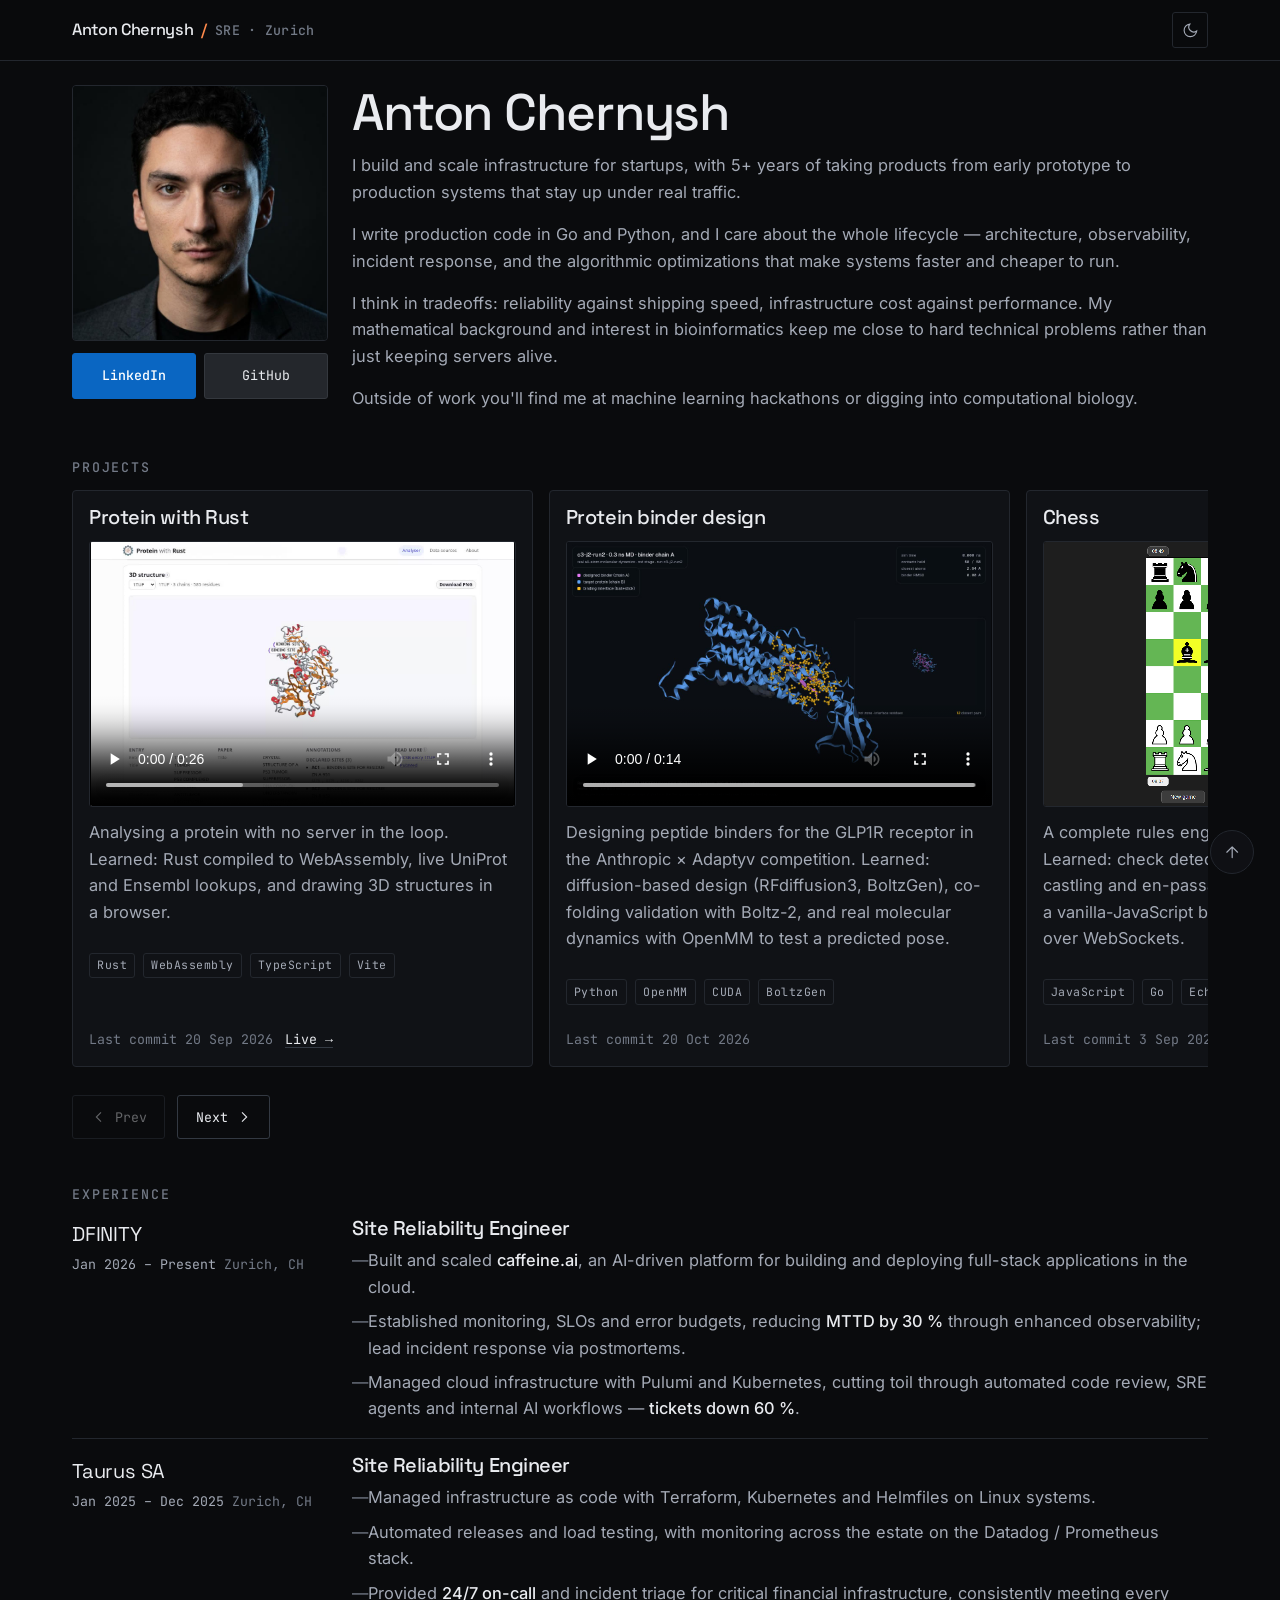
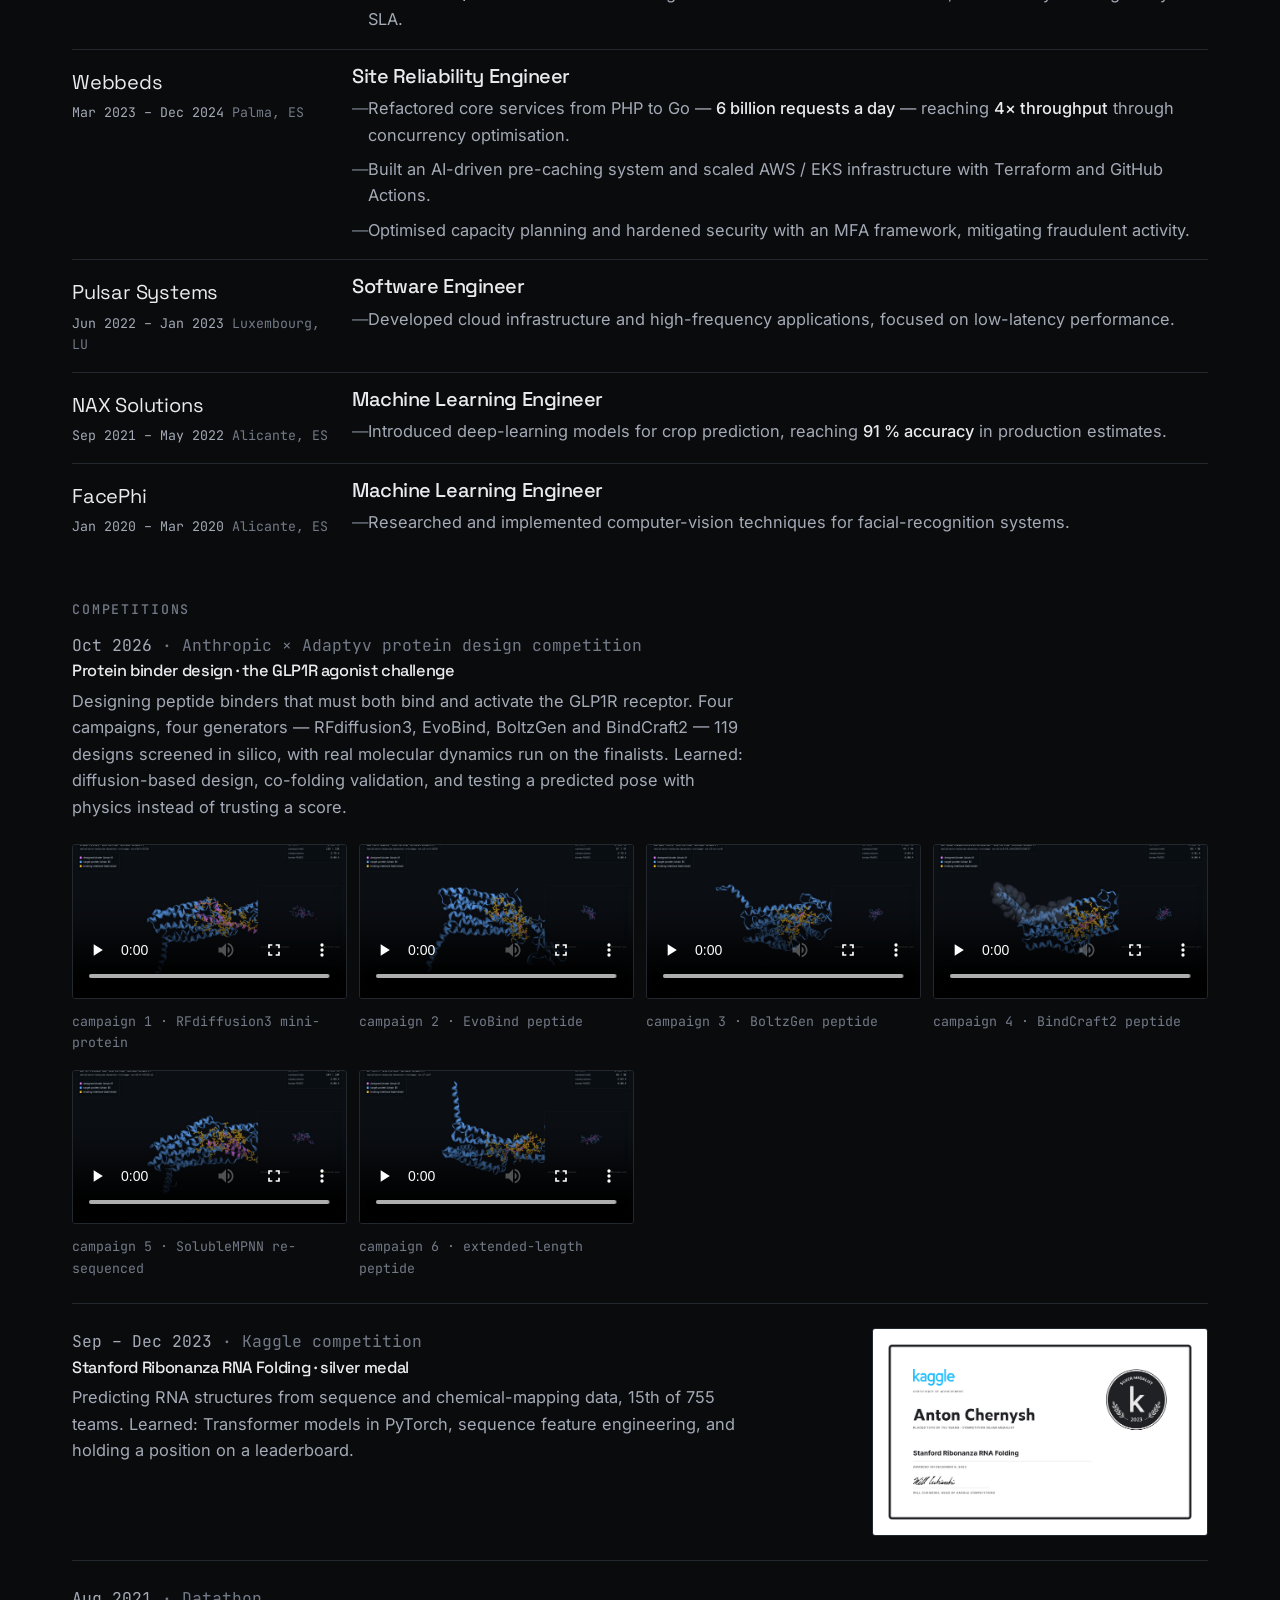
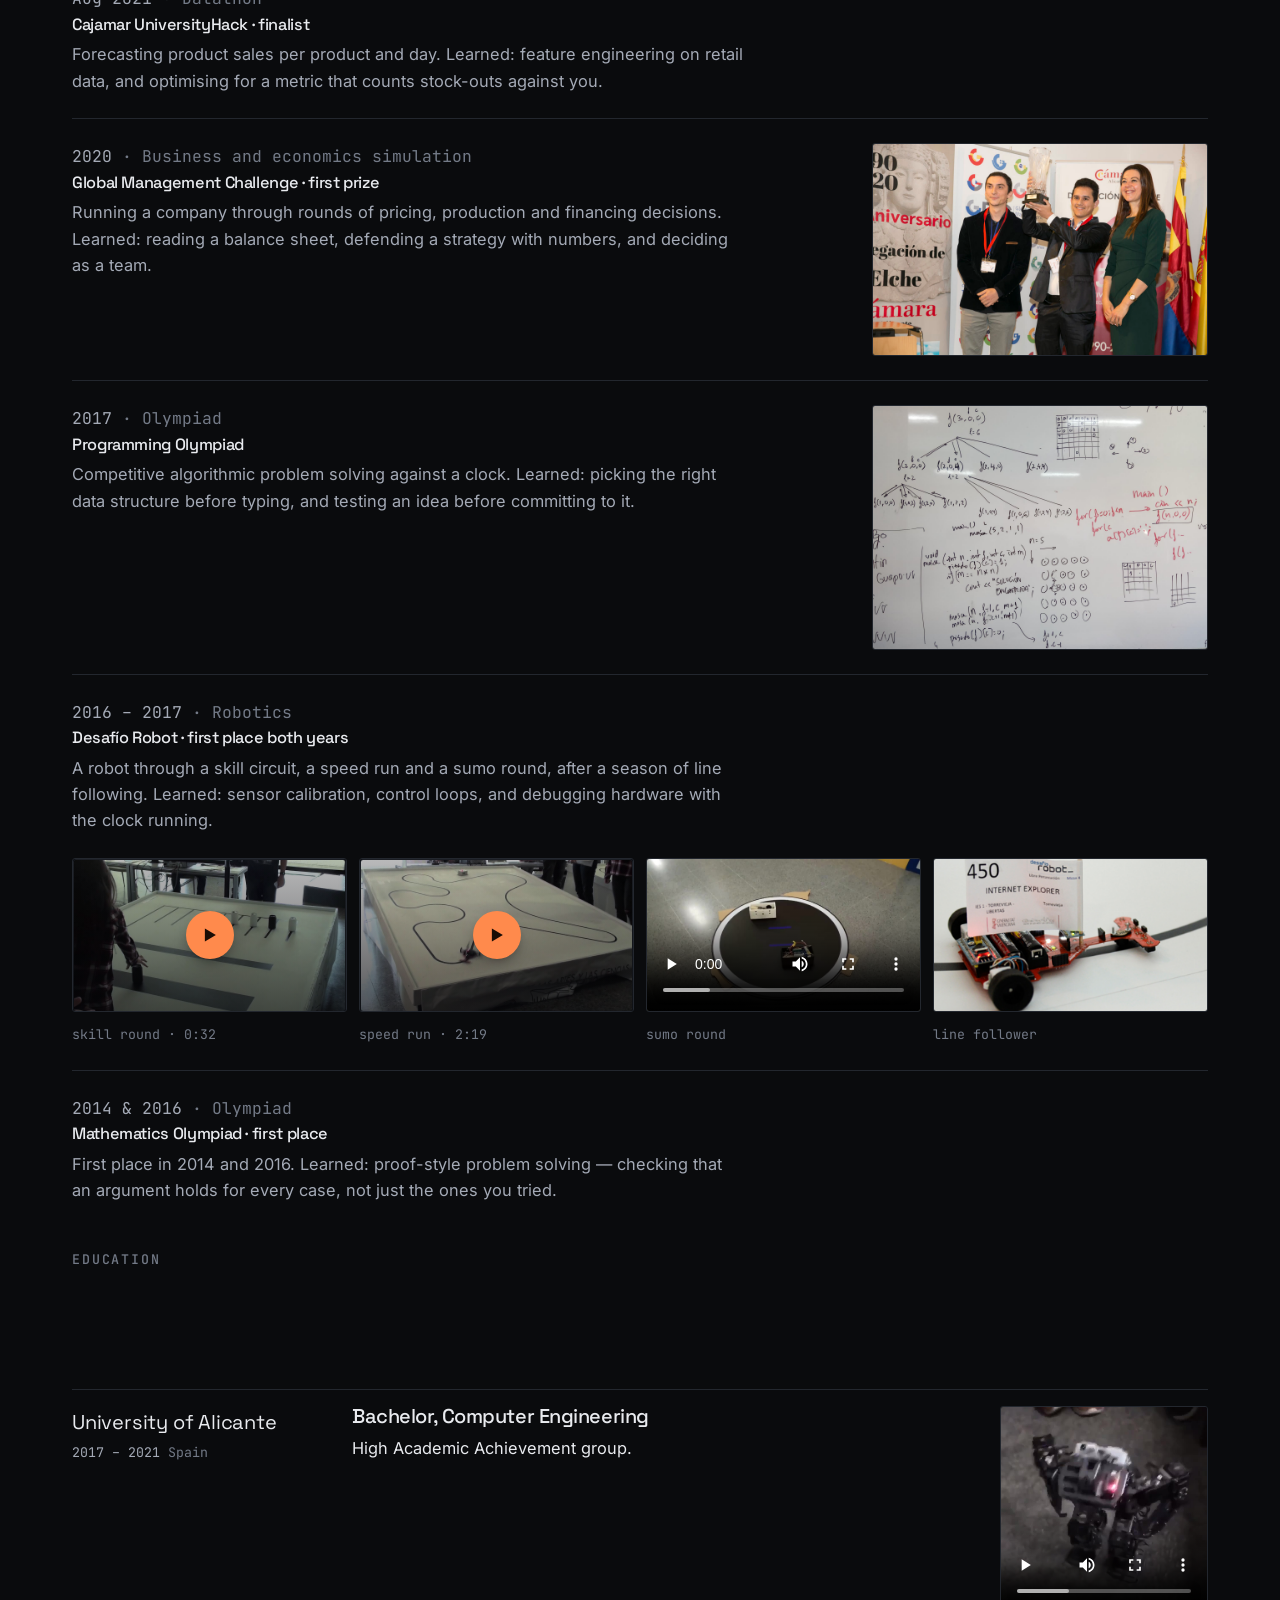
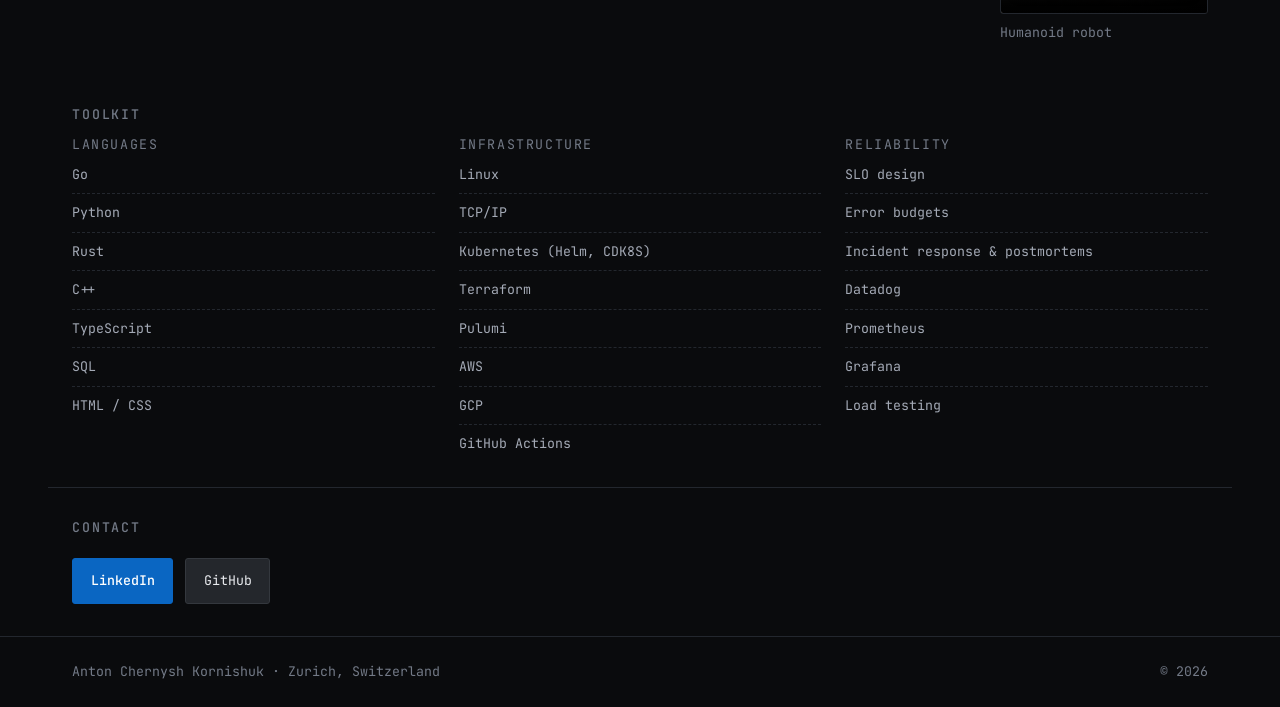
==== commit 370d957b: "Campaign animations complete: c3 swapped to its best HIT, c7 added (one bespoke movie per campaign)" ====
--- a/index.html
+++ b/index.html
@@ -355,6 +355,13 @@
               </video>
               <figcaption>campaign 5 · SolubleMPNN re-sequenced</figcaption>
             </figure>
+            <figure class="media-item">
+              <video controls preload="metadata" playsinline poster="assets/img/c7-long-poster.jpg" aria-label="Real molecular dynamics of campaign 6, the extended-length peptide that touches all six groove residues.">
+                <source src="assets/video/c7-long_md-binding.webm" type="video/webm">
+                <source src="assets/video/c7-long_md-binding.mp4" type="video/mp4">
+              </video>
+              <figcaption>campaign 6 · extended-length peptide</figcaption>
+            </figure>
           </div>
         </figure>
       </article>
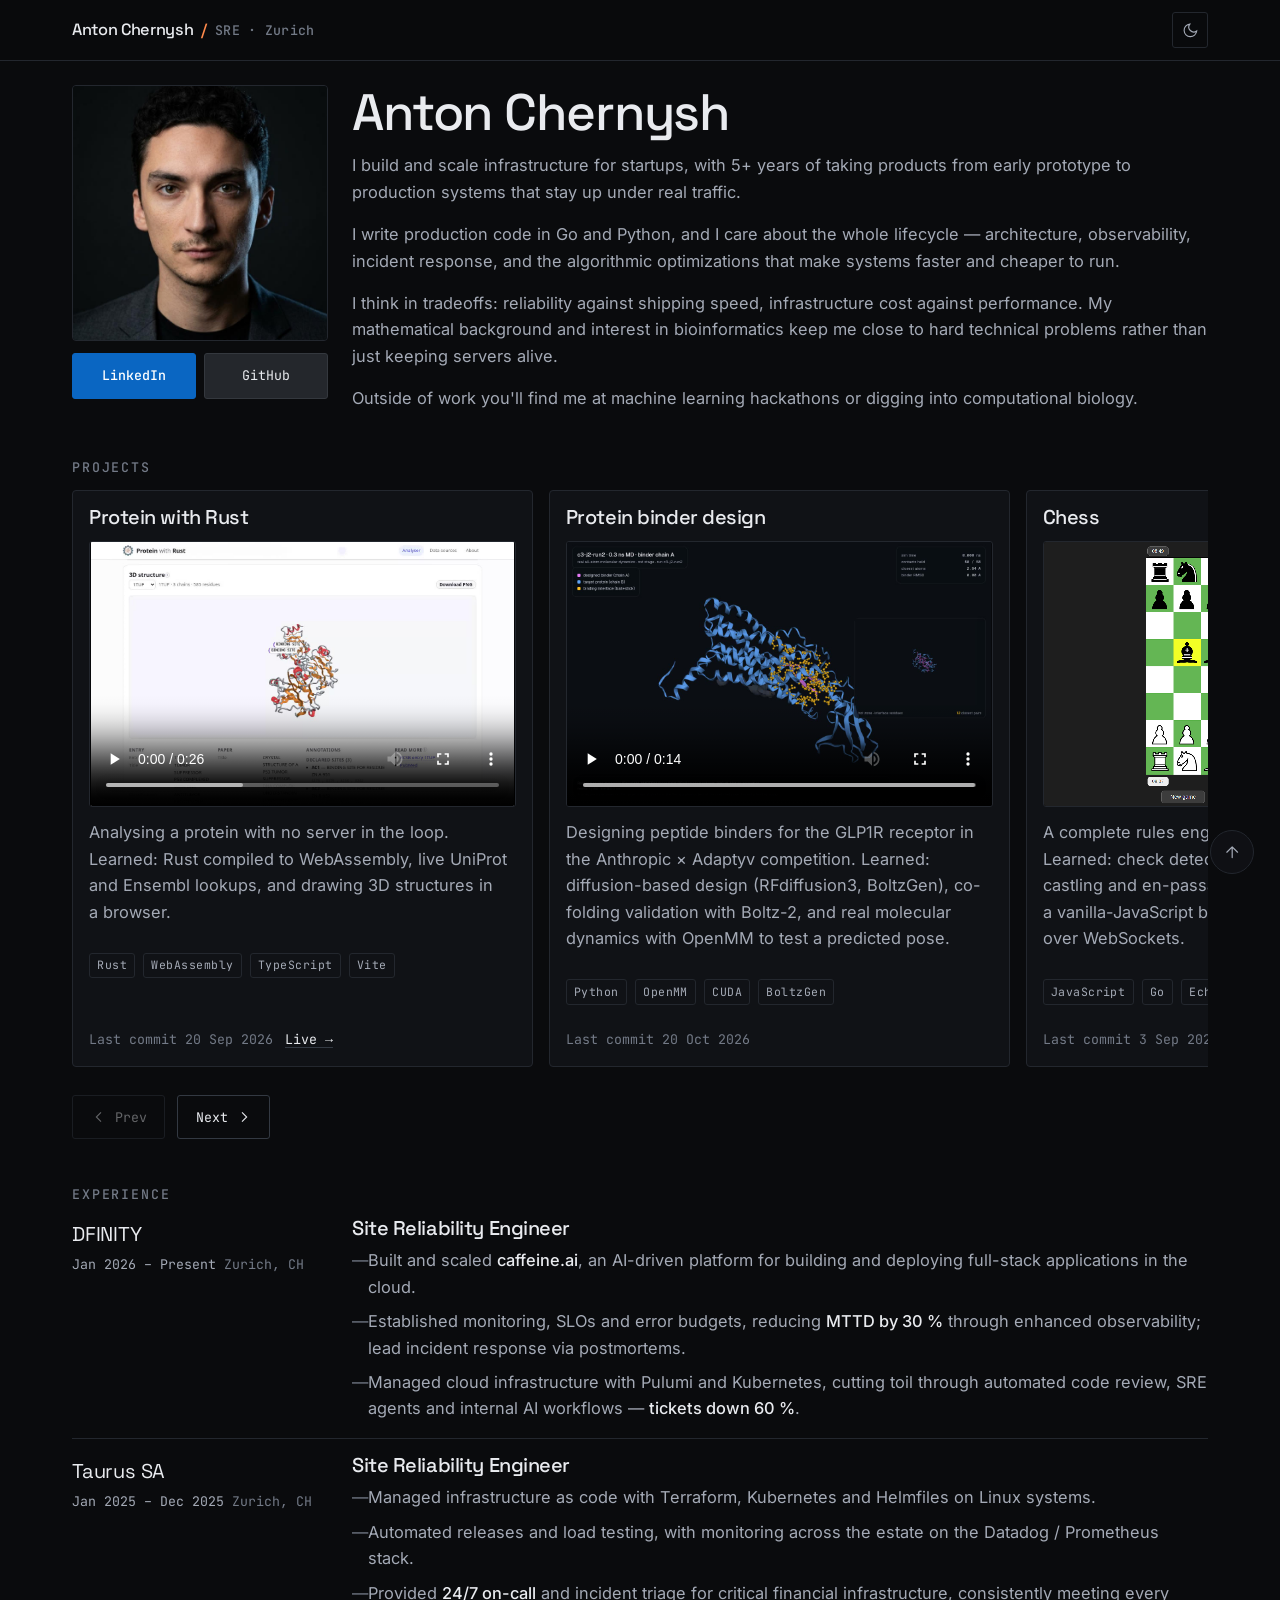
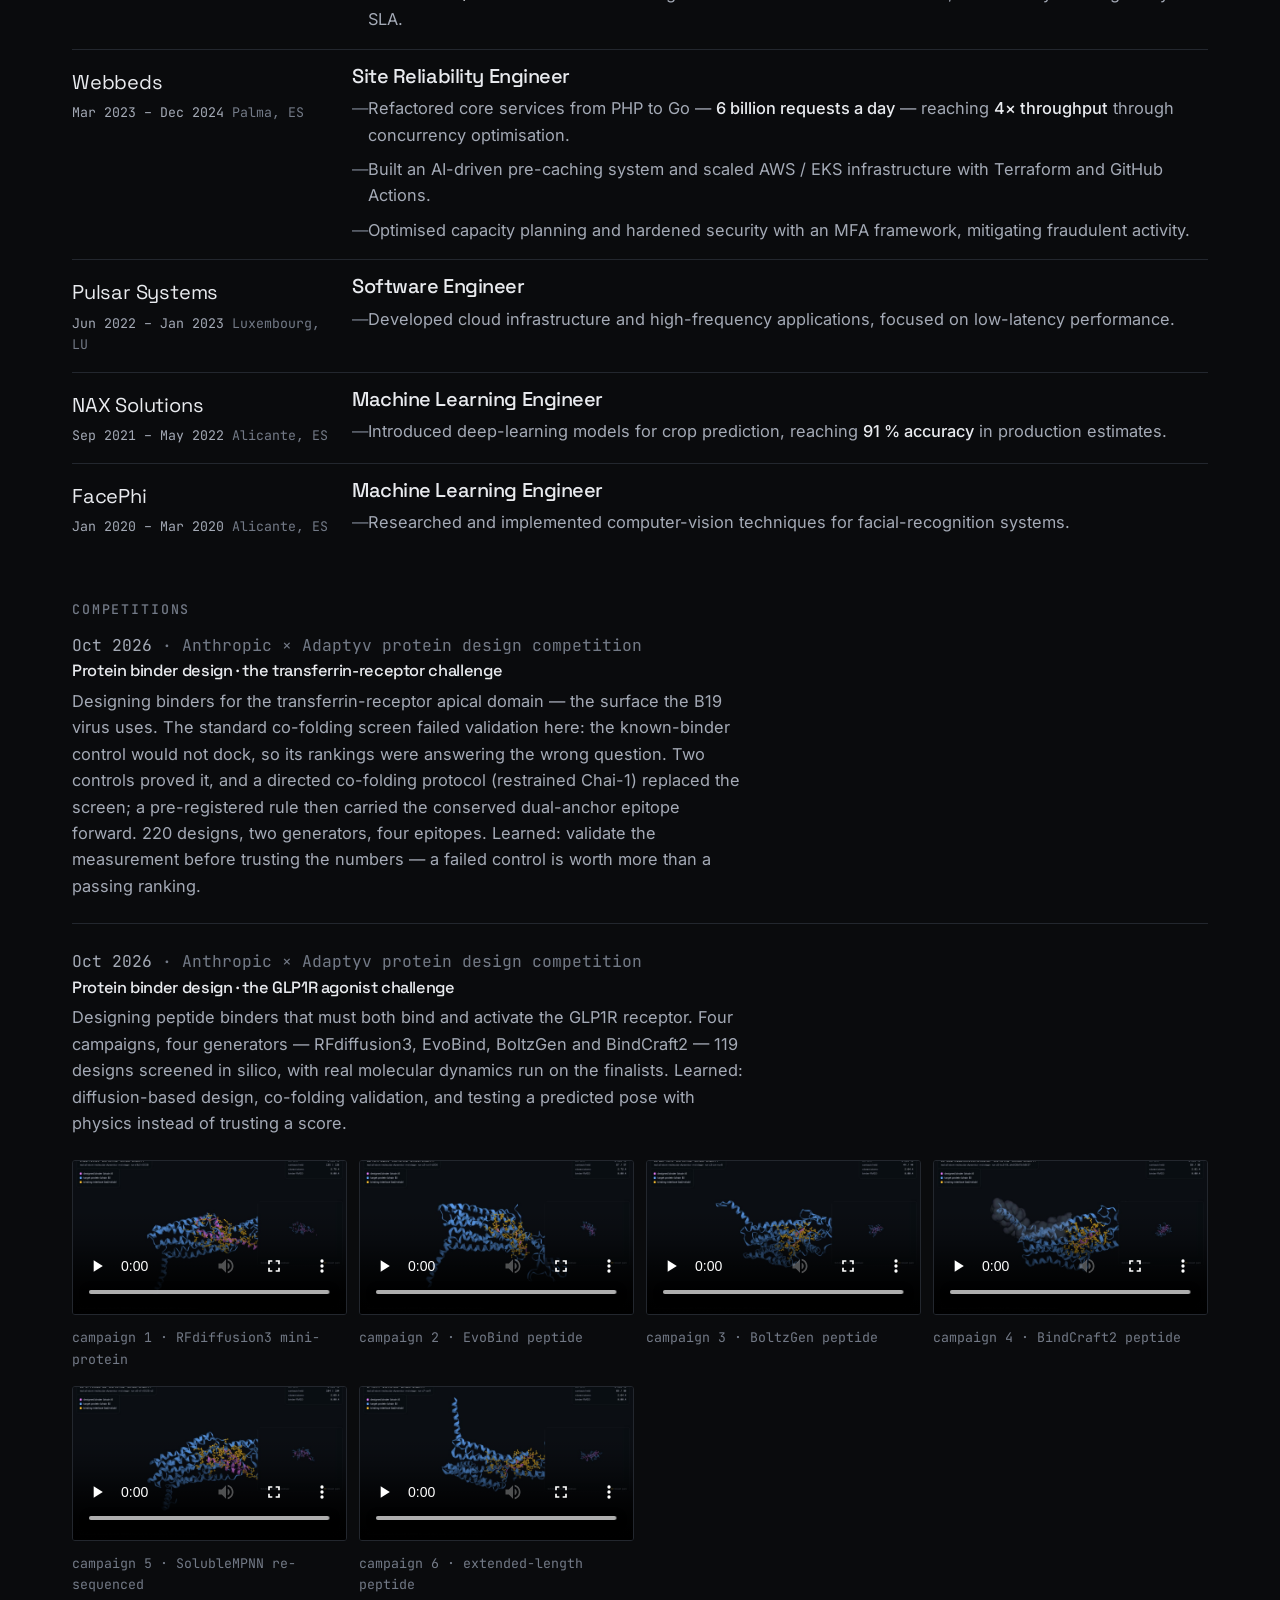
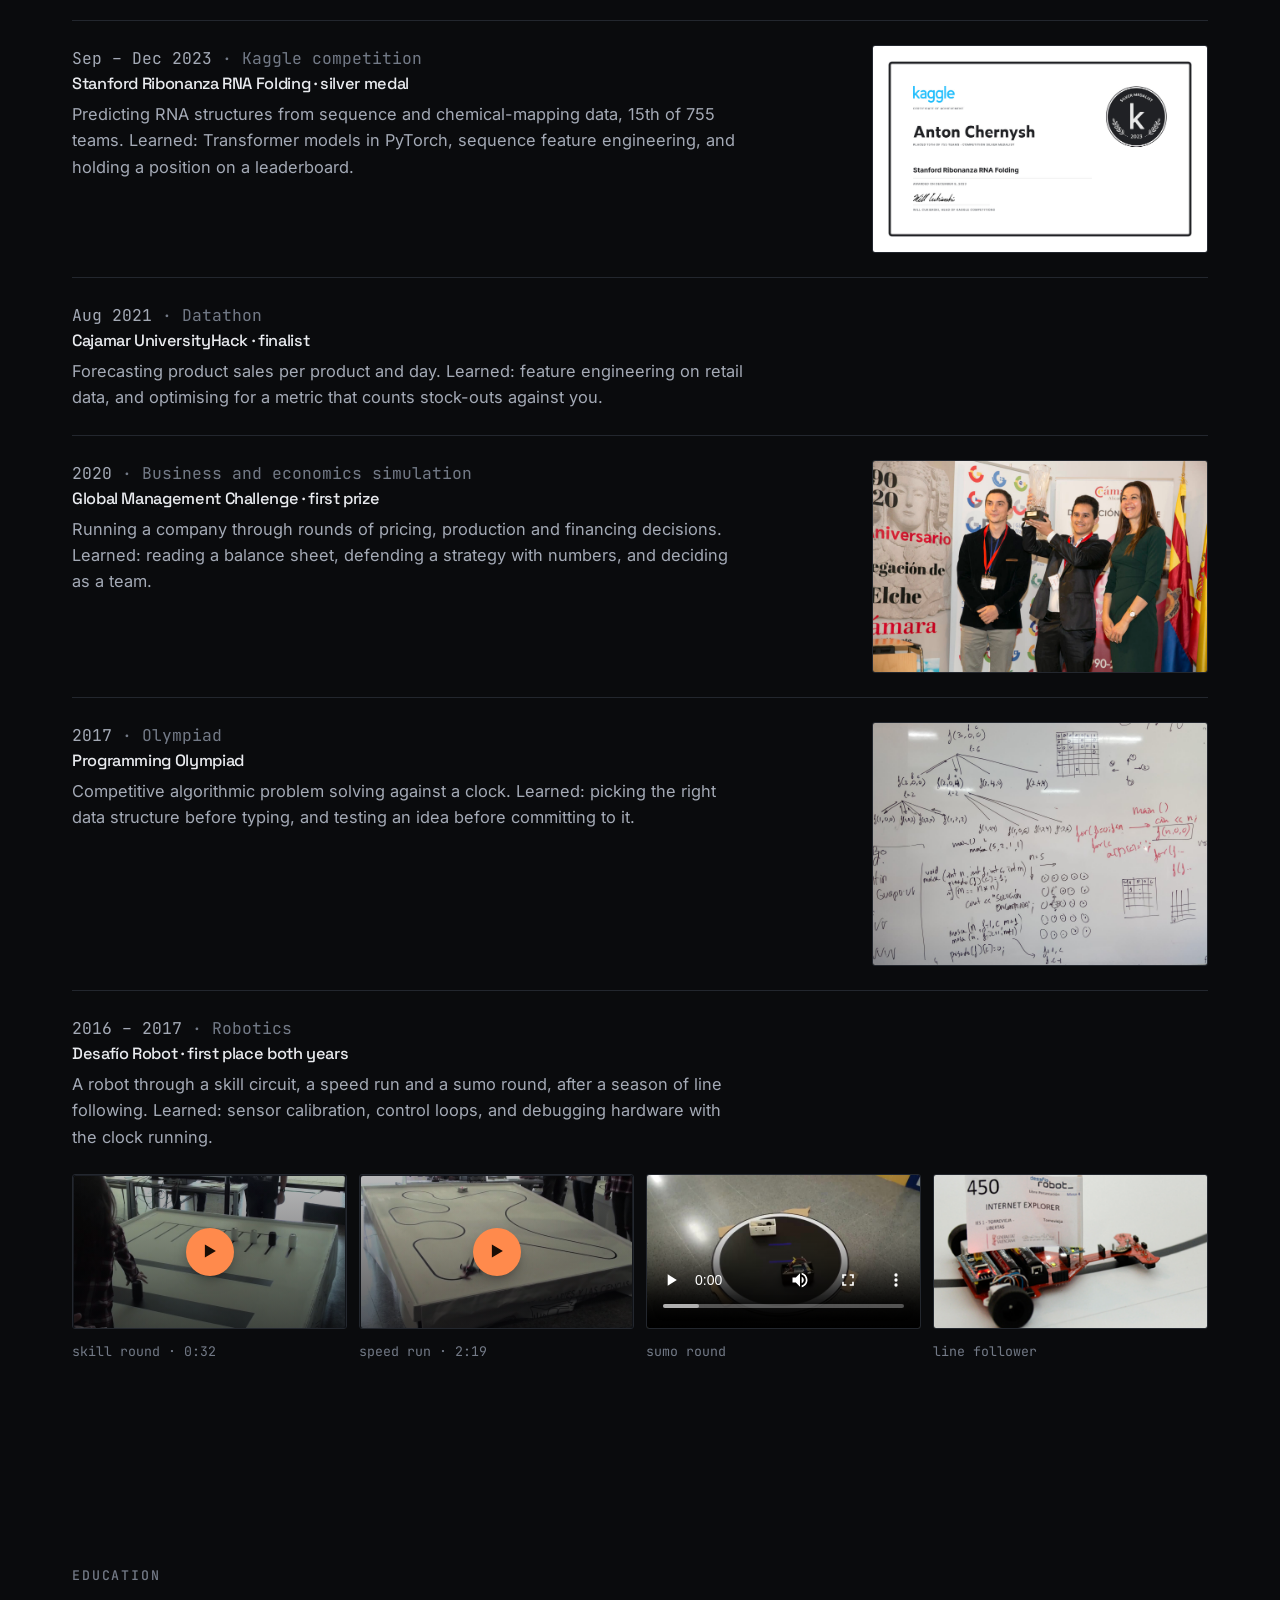
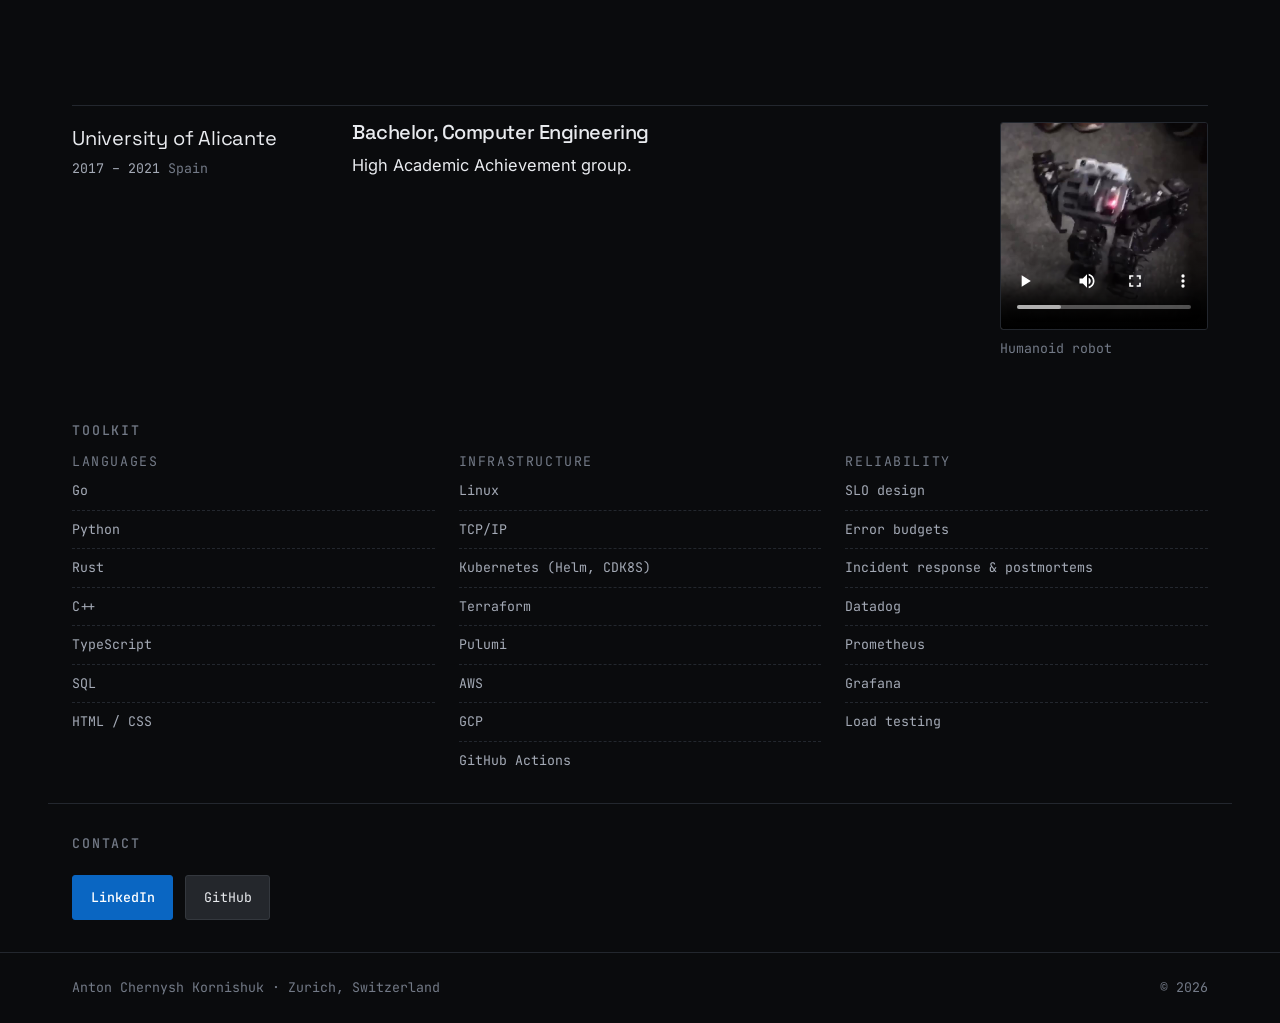
==== commit 0cdb8b14: "Competitions: add the TfR1 challenge entry (screen validation story, directed co-folding, 220 design" ====
--- a/index.html
+++ b/index.html
@@ -312,6 +312,13 @@
     </div>
 
     <div class="comp-list">
+      <article class="comp-row reveal">
+        <div>
+          <p class="comp-date">Oct 2026<span> · Anthropic &times; Adaptyv protein design competition</span></p>
+          <h3>Protein binder design · the transferrin-receptor challenge</h3>
+          <p>Designing binders for the transferrin-receptor apical domain — the surface the B19 virus uses. The standard co-folding screen failed validation here: the known-binder control would not dock, so its rankings were answering the wrong question. Two controls proved it, and a directed co-folding protocol (restrained Chai-1) replaced the screen; a pre-registered rule then carried the conserved dual-anchor epitope forward. 220 designs, two generators, four epitopes. Learned: validate the measurement before trusting the numbers — a failed control is worth more than a passing ranking.</p>
+        </div>
+      </article>
       <article class="comp-row comp-row--strip reveal">
         <div>
           <p class="comp-date">Oct 2026<span> · Anthropic &times; Adaptyv protein design competition</span></p>
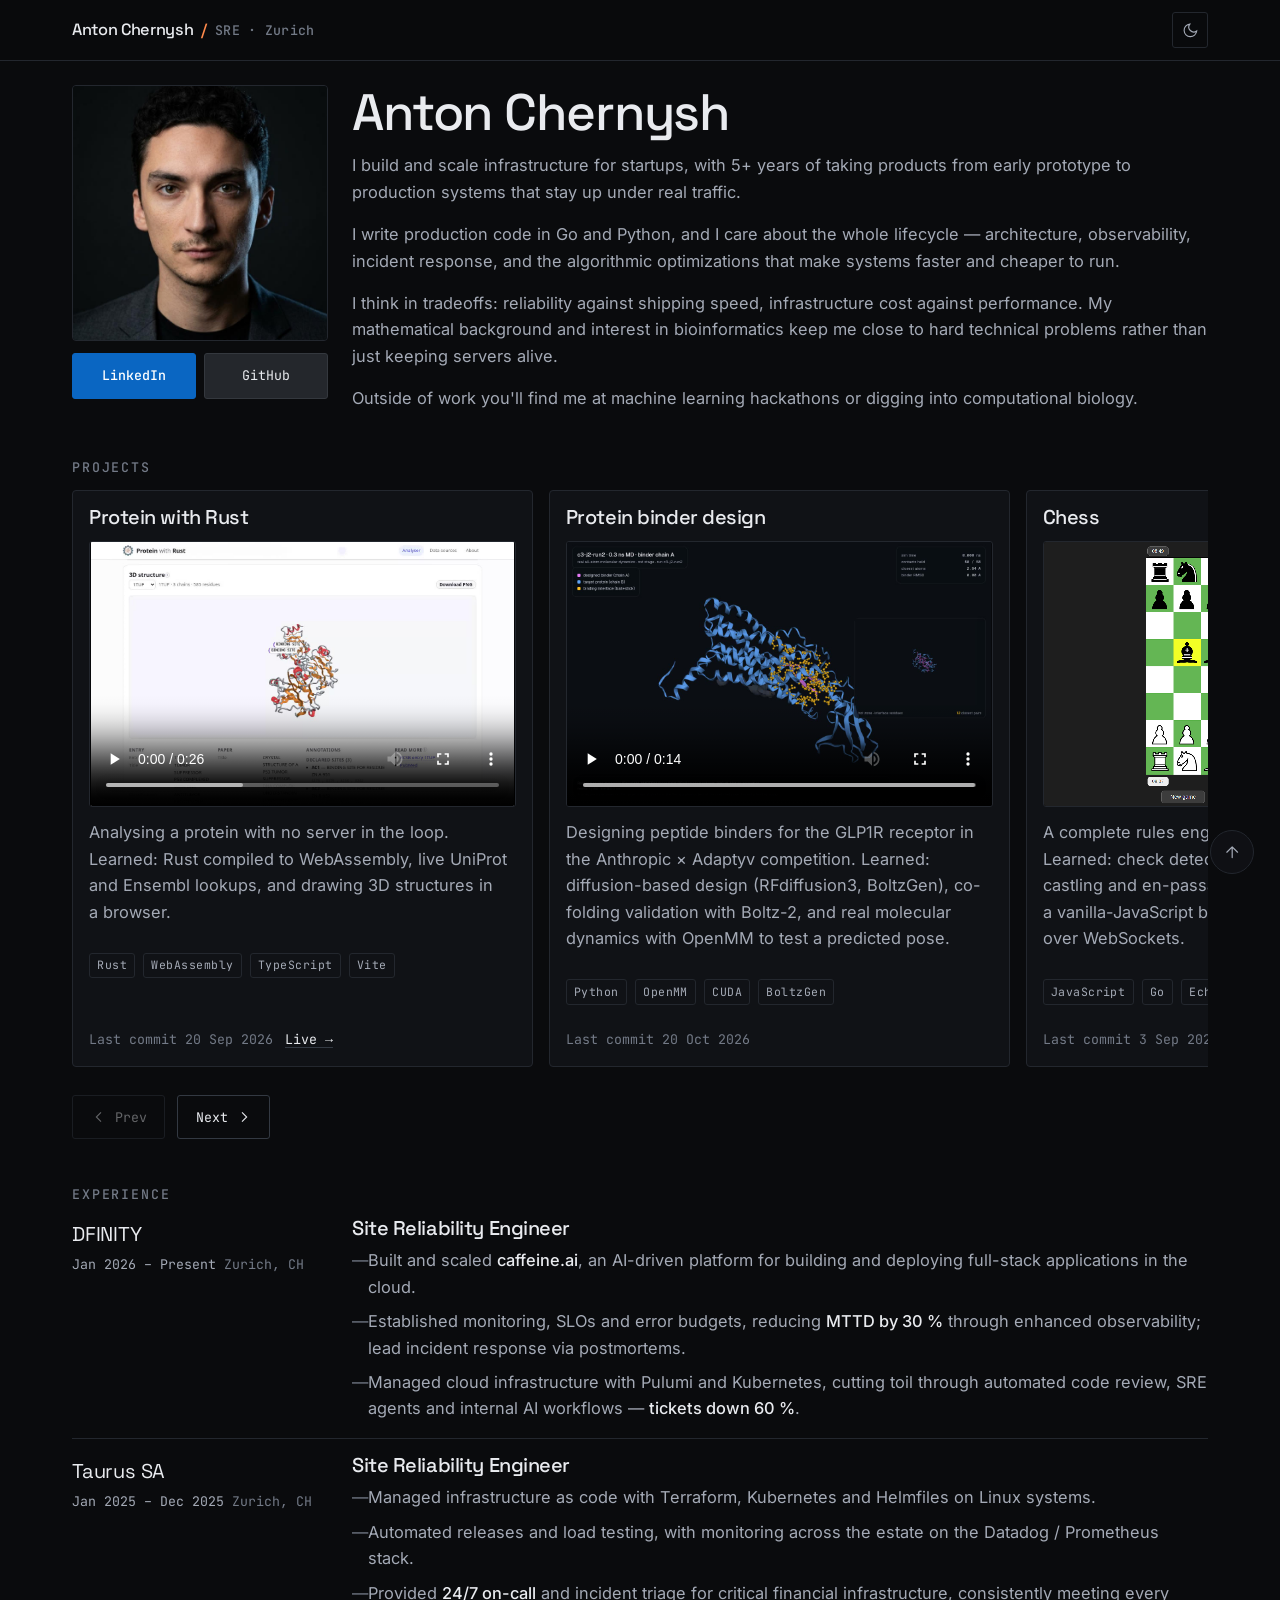
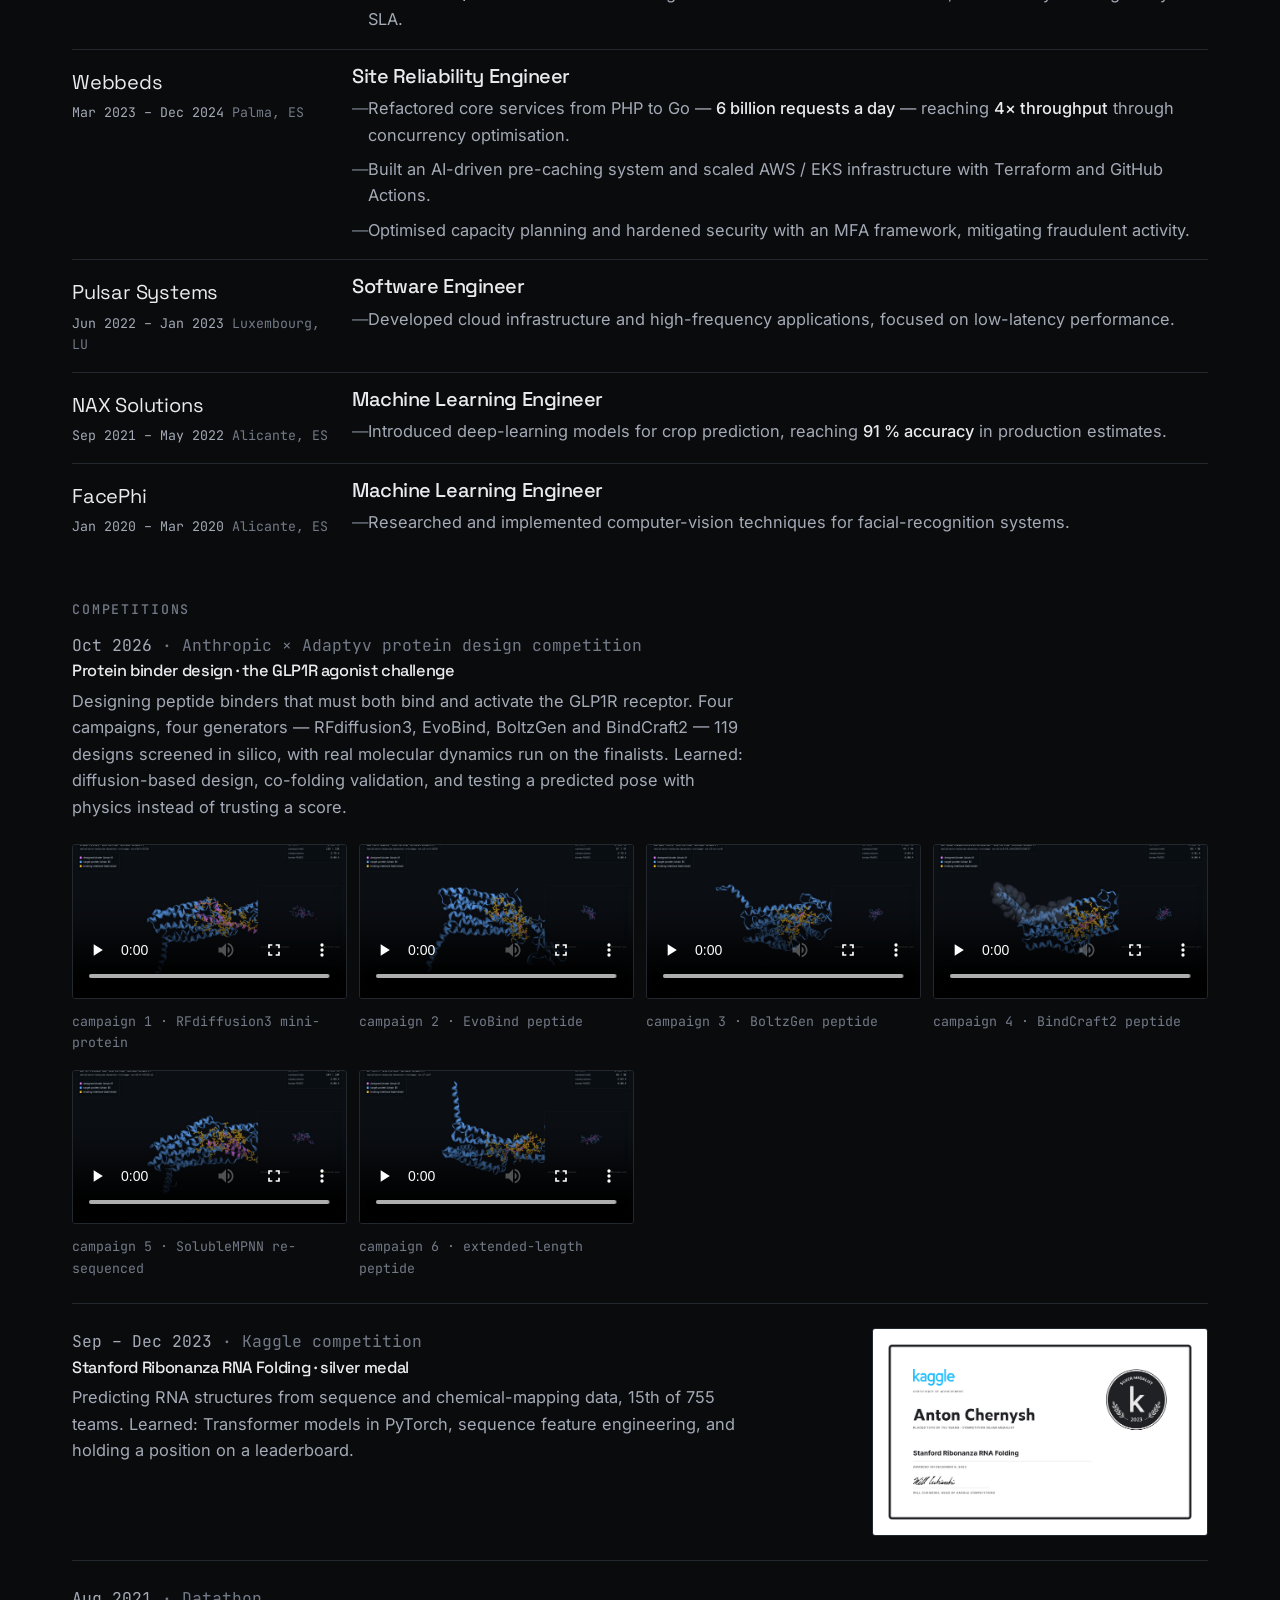
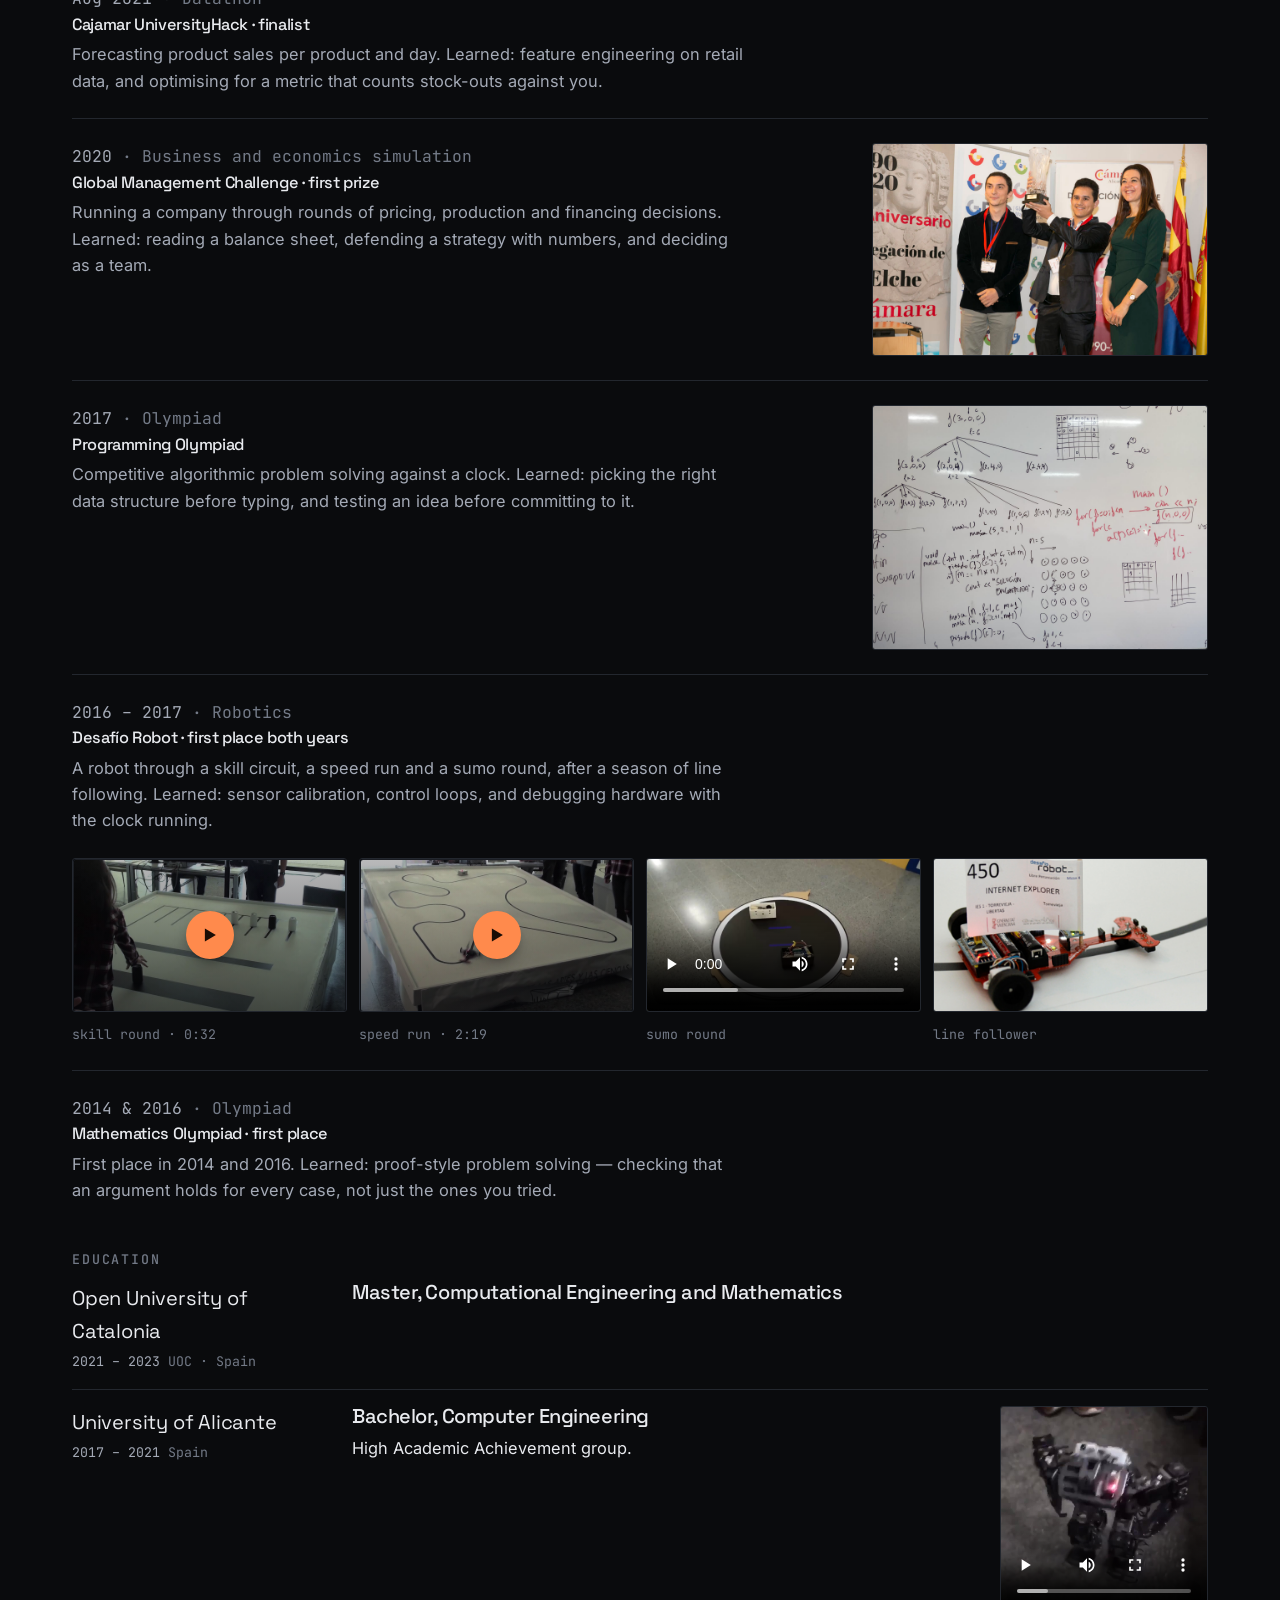
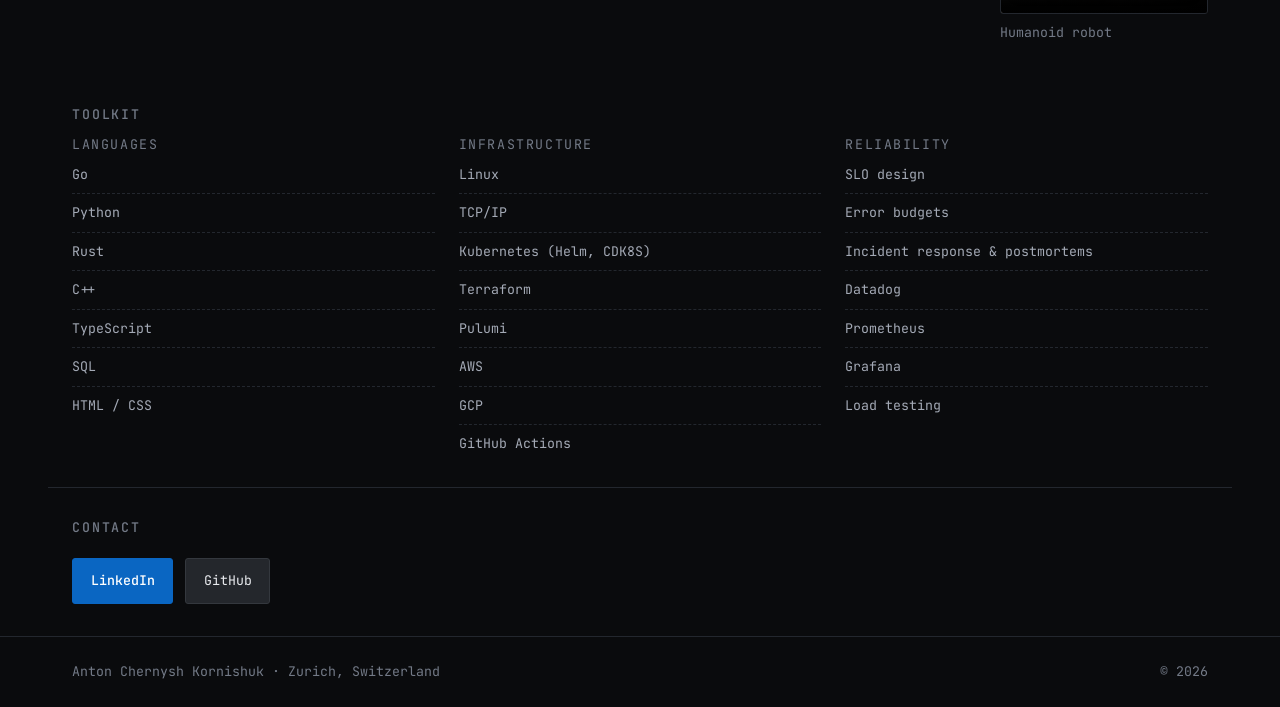
==== commit 34d70adf: "Revert "Competitions: add the TfR1 challenge entry (screen validation story, directed co-folding, 22" ====
--- a/index.html
+++ b/index.html
@@ -312,13 +312,6 @@
     </div>
 
     <div class="comp-list">
-      <article class="comp-row reveal">
-        <div>
-          <p class="comp-date">Oct 2026<span> · Anthropic &times; Adaptyv protein design competition</span></p>
-          <h3>Protein binder design · the transferrin-receptor challenge</h3>
-          <p>Designing binders for the transferrin-receptor apical domain — the surface the B19 virus uses. The standard co-folding screen failed validation here: the known-binder control would not dock, so its rankings were answering the wrong question. Two controls proved it, and a directed co-folding protocol (restrained Chai-1) replaced the screen; a pre-registered rule then carried the conserved dual-anchor epitope forward. 220 designs, two generators, four epitopes. Learned: validate the measurement before trusting the numbers — a failed control is worth more than a passing ranking.</p>
-        </div>
-      </article>
       <article class="comp-row comp-row--strip reveal">
         <div>
           <p class="comp-date">Oct 2026<span> · Anthropic &times; Adaptyv protein design competition</span></p>
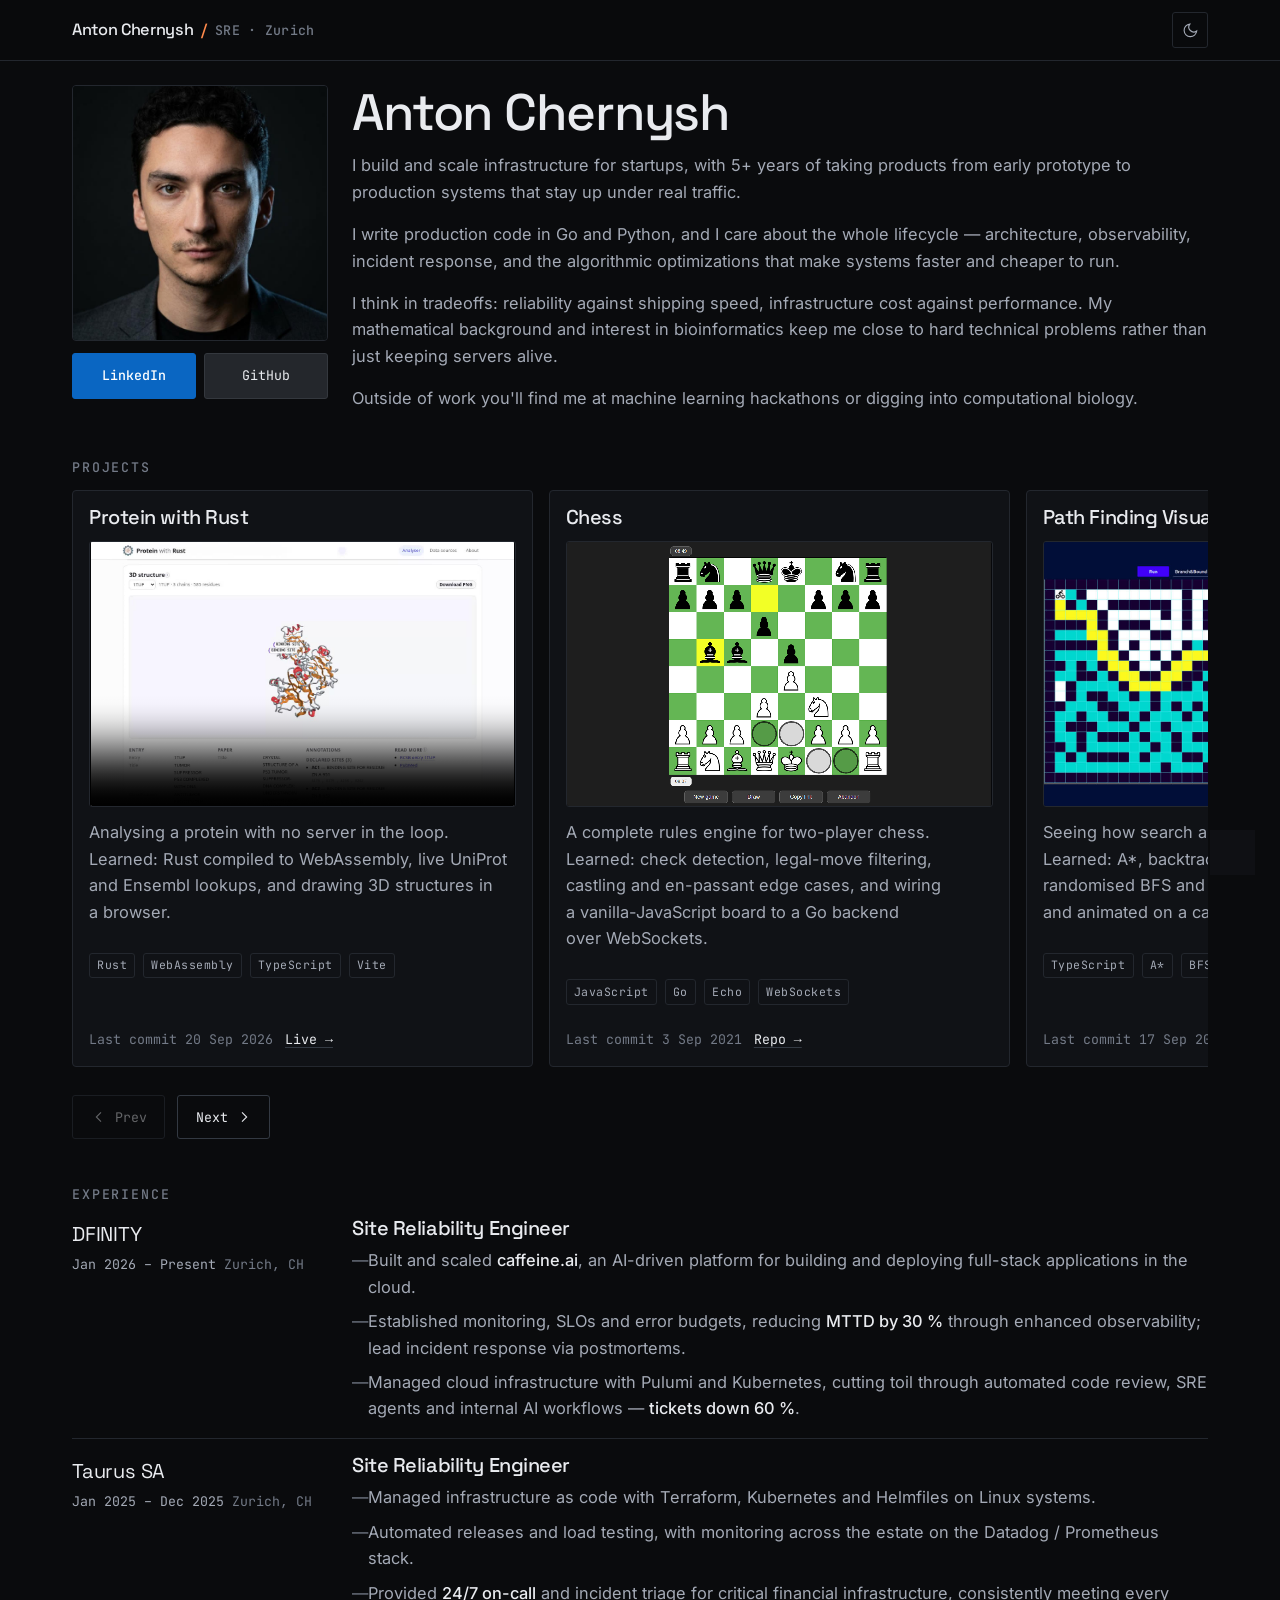
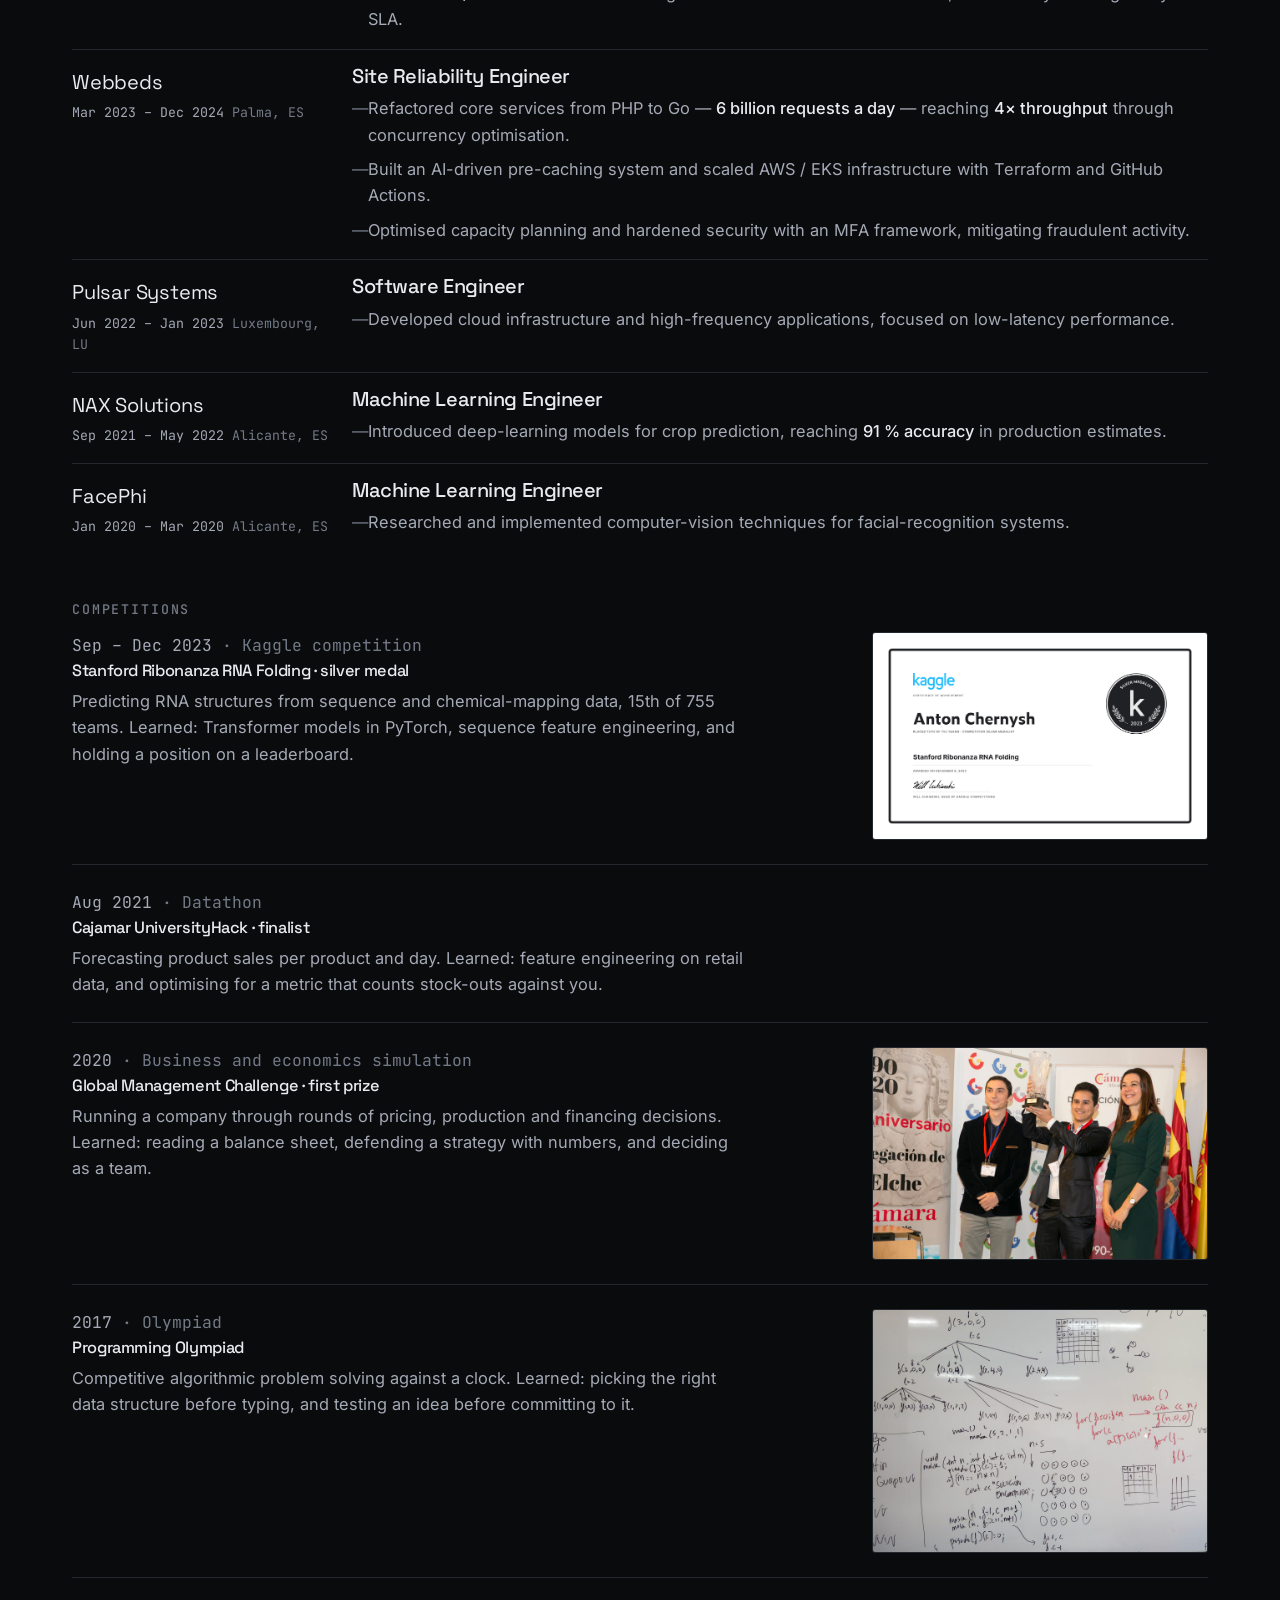
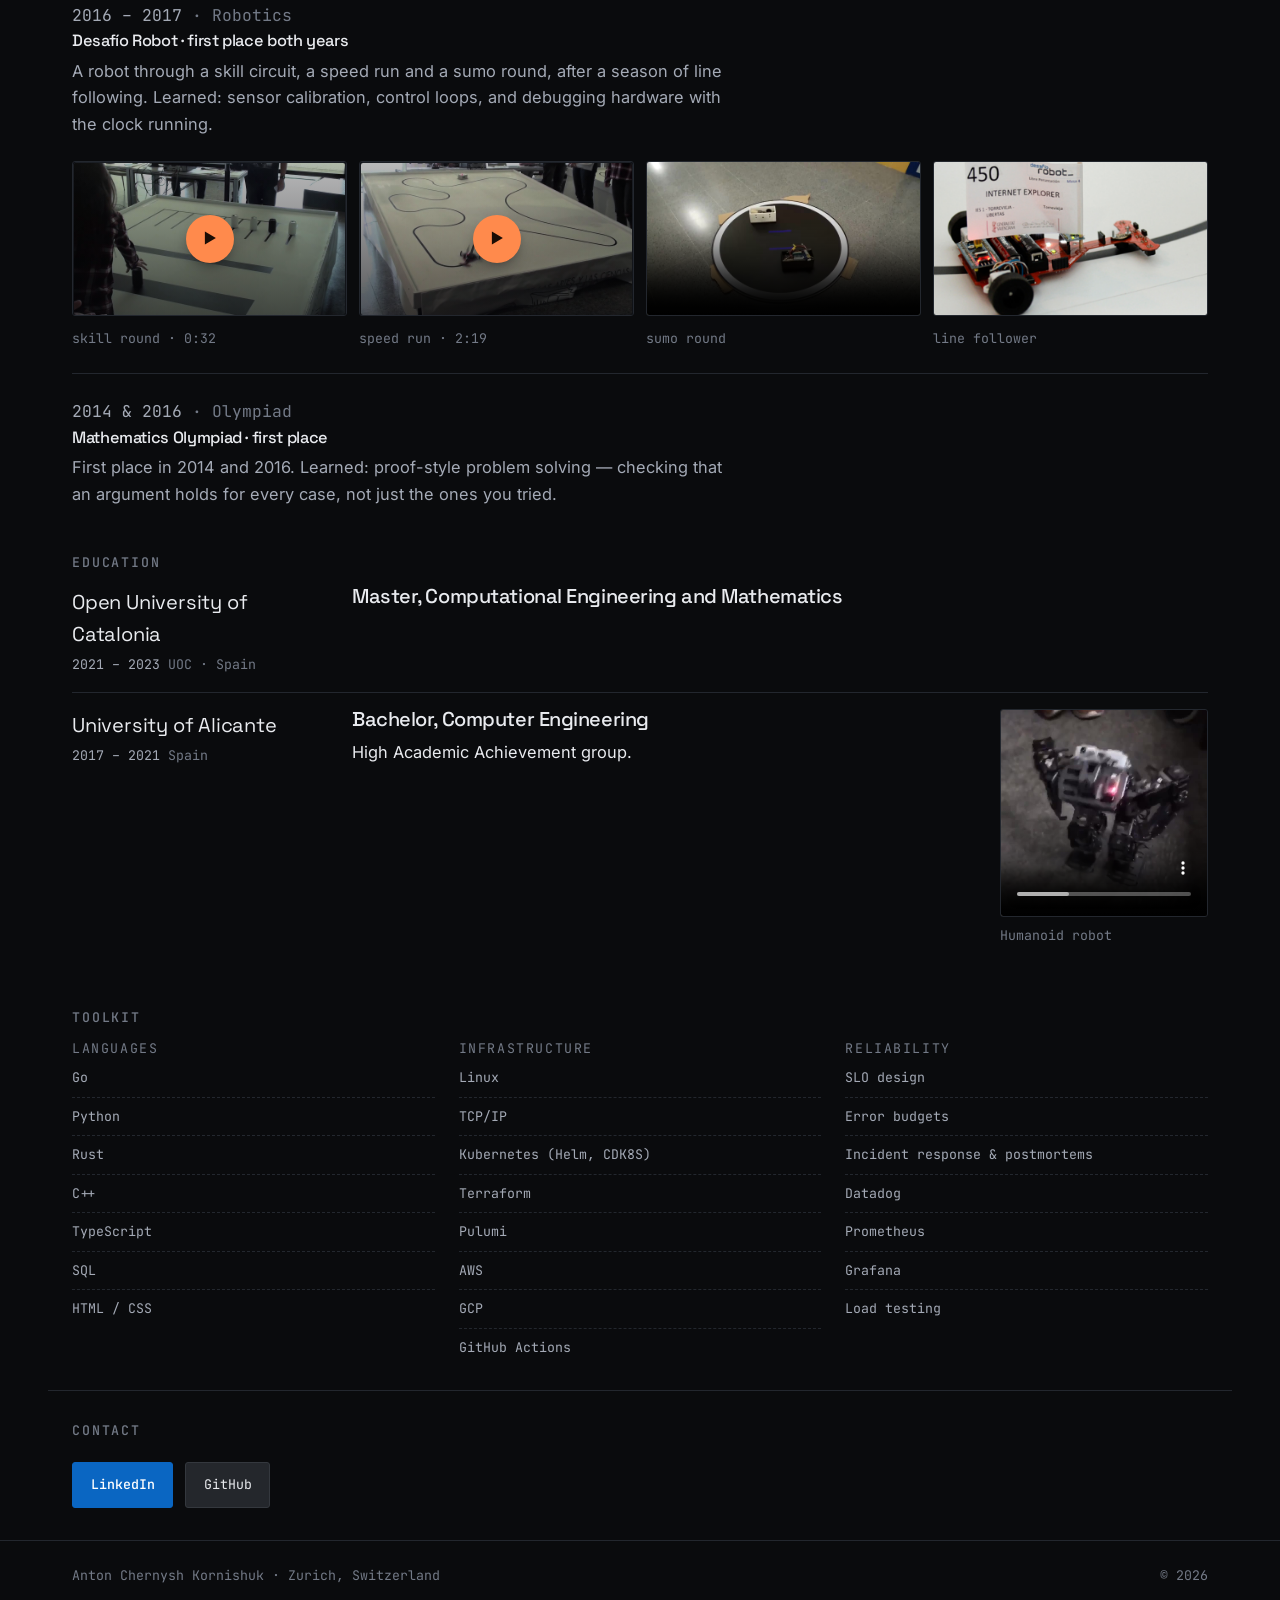
==== commit 319128d9: "Remove the protein binder-design project and the GLP1R competition entry (cards, copy, and all their" ====
--- a/index.html
+++ b/index.html
@@ -119,21 +119,6 @@
         </article>
 
         <article class="card">
-          <h3>Protein binder design</h3>
-          <figure class="card-media card-media--video">
-            <video controls preload="metadata" playsinline poster="assets/img/binder-md-binding-poster.jpg"
-                   aria-label="Molecular dynamics movie: a designed peptide binder (pink) held against the GLP1R receptor fragment (blue), interface residues in amber, running for 0.3 nanoseconds.">
-              <source src="assets/video/binder-md-binding.webm" type="video/webm">
-              <source src="assets/video/binder-md-binding.mp4" type="video/mp4">
-              Your browser cannot play this video. <a href="assets/video/binder-md-binding.mp4">Download it</a>.
-            </video>
-          </figure>
-          <p>Designing peptide binders for the GLP1R receptor in the Anthropic &times; Adaptyv competition. Learned: diffusion-based design (RFdiffusion3, BoltzGen), co-folding validation with Boltz-2, and real molecular dynamics with OpenMM to test a predicted pose.</p>
-          <div class="tags"><span class="tag">Python</span><span class="tag">OpenMM</span><span class="tag">CUDA</span><span class="tag">BoltzGen</span></div>
-          <p class="card-foot"><span class="card-date">Last commit 20 Oct 2026</span></p>
-        </article>
-
-        <article class="card">
           <h3><a href="https://github.com/carlosarismendi/chess" target="_blank" rel="noopener">Chess</a></h3>
           <figure class="card-media card-media--contain">
             <img src="assets/img/projects/chess.png" alt="The chess board mid-game: the last move highlighted in yellow and the selected piece's legal destinations circled." width="1920" height="1200" loading="lazy">
@@ -312,59 +297,6 @@
     </div>
 
     <div class="comp-list">
-      <article class="comp-row comp-row--strip reveal">
-        <div>
-          <p class="comp-date">Oct 2026<span> · Anthropic &times; Adaptyv protein design competition</span></p>
-          <h3>Protein binder design · the GLP1R agonist challenge</h3>
-          <p>Designing peptide binders that must both bind and activate the GLP1R receptor. Four campaigns, four generators — RFdiffusion3, EvoBind, BoltzGen and BindCraft2 — 119 designs screened in silico, with real molecular dynamics run on the finalists. Learned: diffusion-based design, co-folding validation, and testing a predicted pose with physics instead of trusting a score.</p>
-        </div>
-        <figure class="comp-media">
-          <div class="media-strip">
-            <figure class="media-item">
-              <video controls preload="metadata" playsinline poster="assets/img/c1-miniprotein-poster.jpg" aria-label="Real molecular dynamics of campaign 1 · RFdiffusion3 mini-protein.">
-                <source src="assets/video/c1-miniprotein_md-binding.webm" type="video/webm">
-                <source src="assets/video/c1-miniprotein_md-binding.mp4" type="video/mp4">
-              </video>
-              <figcaption>campaign 1 · RFdiffusion3 mini-protein</figcaption>
-            </figure>
-            <figure class="media-item">
-              <video controls preload="metadata" playsinline poster="assets/img/c2-peptide-poster.jpg" aria-label="Real molecular dynamics of campaign 2 · EvoBind peptide.">
-                <source src="assets/video/c2-peptide_md-binding.webm" type="video/webm">
-                <source src="assets/video/c2-peptide_md-binding.mp4" type="video/mp4">
-              </video>
-              <figcaption>campaign 2 · EvoBind peptide</figcaption>
-            </figure>
-            <figure class="media-item">
-              <video controls preload="metadata" playsinline poster="assets/img/c3-peptide-poster.jpg" aria-label="Real molecular dynamics of campaign 3 · BoltzGen peptide.">
-                <source src="assets/video/c3-peptide_md-binding.webm" type="video/webm">
-                <source src="assets/video/c3-peptide_md-binding.mp4" type="video/mp4">
-              </video>
-              <figcaption>campaign 3 · BoltzGen peptide</figcaption>
-            </figure>
-            <figure class="media-item">
-              <video controls preload="metadata" playsinline poster="assets/img/c5-peptide-poster.jpg" aria-label="Real molecular dynamics of campaign 4, BindCraft2 peptide.">
-                <source src="assets/video/c5-peptide_md-binding.webm" type="video/webm">
-                <source src="assets/video/c5-peptide_md-binding.mp4" type="video/mp4">
-              </video>
-              <figcaption>campaign 4 · BindCraft2 peptide</figcaption>
-            </figure>
-            <figure class="media-item">
-              <video controls preload="metadata" playsinline poster="assets/img/c6-resequenced-poster.jpg" aria-label="Real molecular dynamics of campaign 5, the SolubleMPNN re-sequenced design that covers the whole binding groove.">
-                <source src="assets/video/c6-resequenced_md-binding.webm" type="video/webm">
-                <source src="assets/video/c6-resequenced_md-binding.mp4" type="video/mp4">
-              </video>
-              <figcaption>campaign 5 · SolubleMPNN re-sequenced</figcaption>
-            </figure>
-            <figure class="media-item">
-              <video controls preload="metadata" playsinline poster="assets/img/c7-long-poster.jpg" aria-label="Real molecular dynamics of campaign 6, the extended-length peptide that touches all six groove residues.">
-                <source src="assets/video/c7-long_md-binding.webm" type="video/webm">
-                <source src="assets/video/c7-long_md-binding.mp4" type="video/mp4">
-              </video>
-              <figcaption>campaign 6 · extended-length peptide</figcaption>
-            </figure>
-          </div>
-        </figure>
-      </article>
       <article class="comp-row reveal">
         <div>
           <p class="comp-date">Sep – Dec 2023<span> · Kaggle competition</span></p>
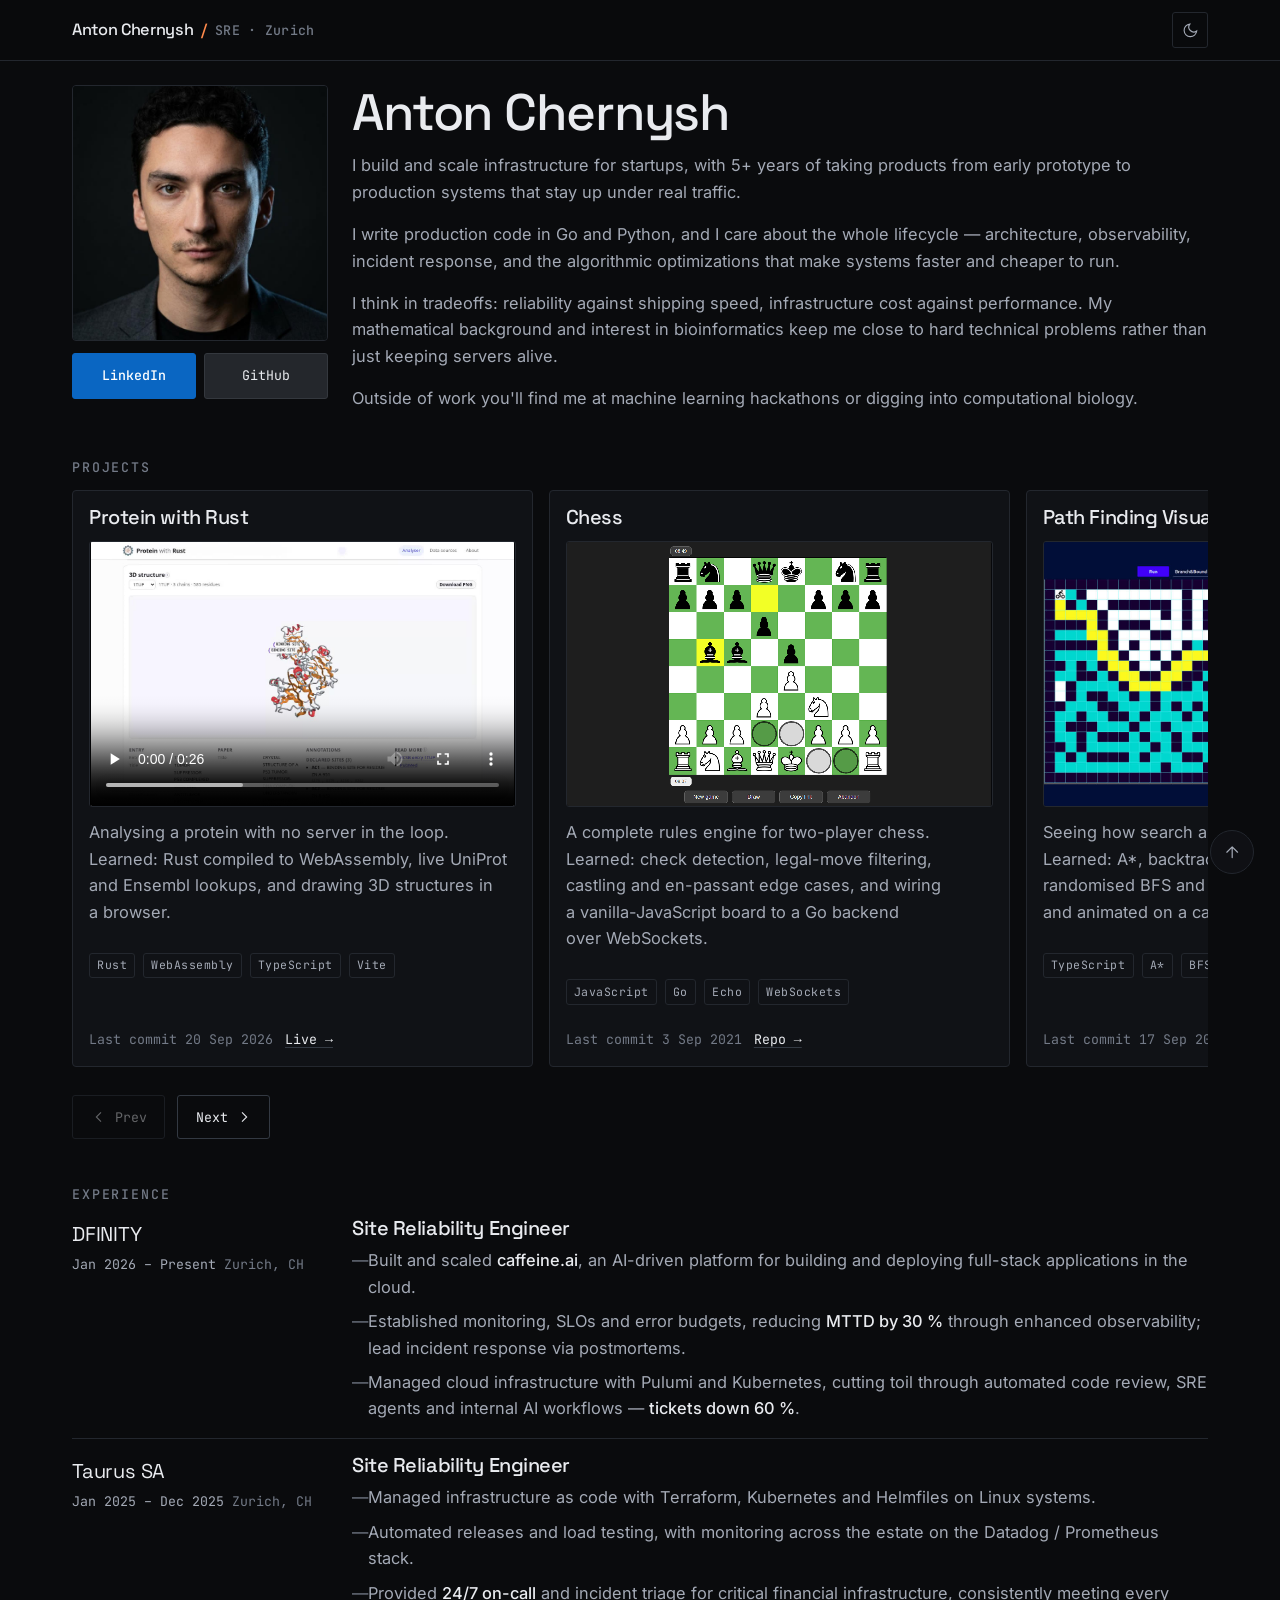
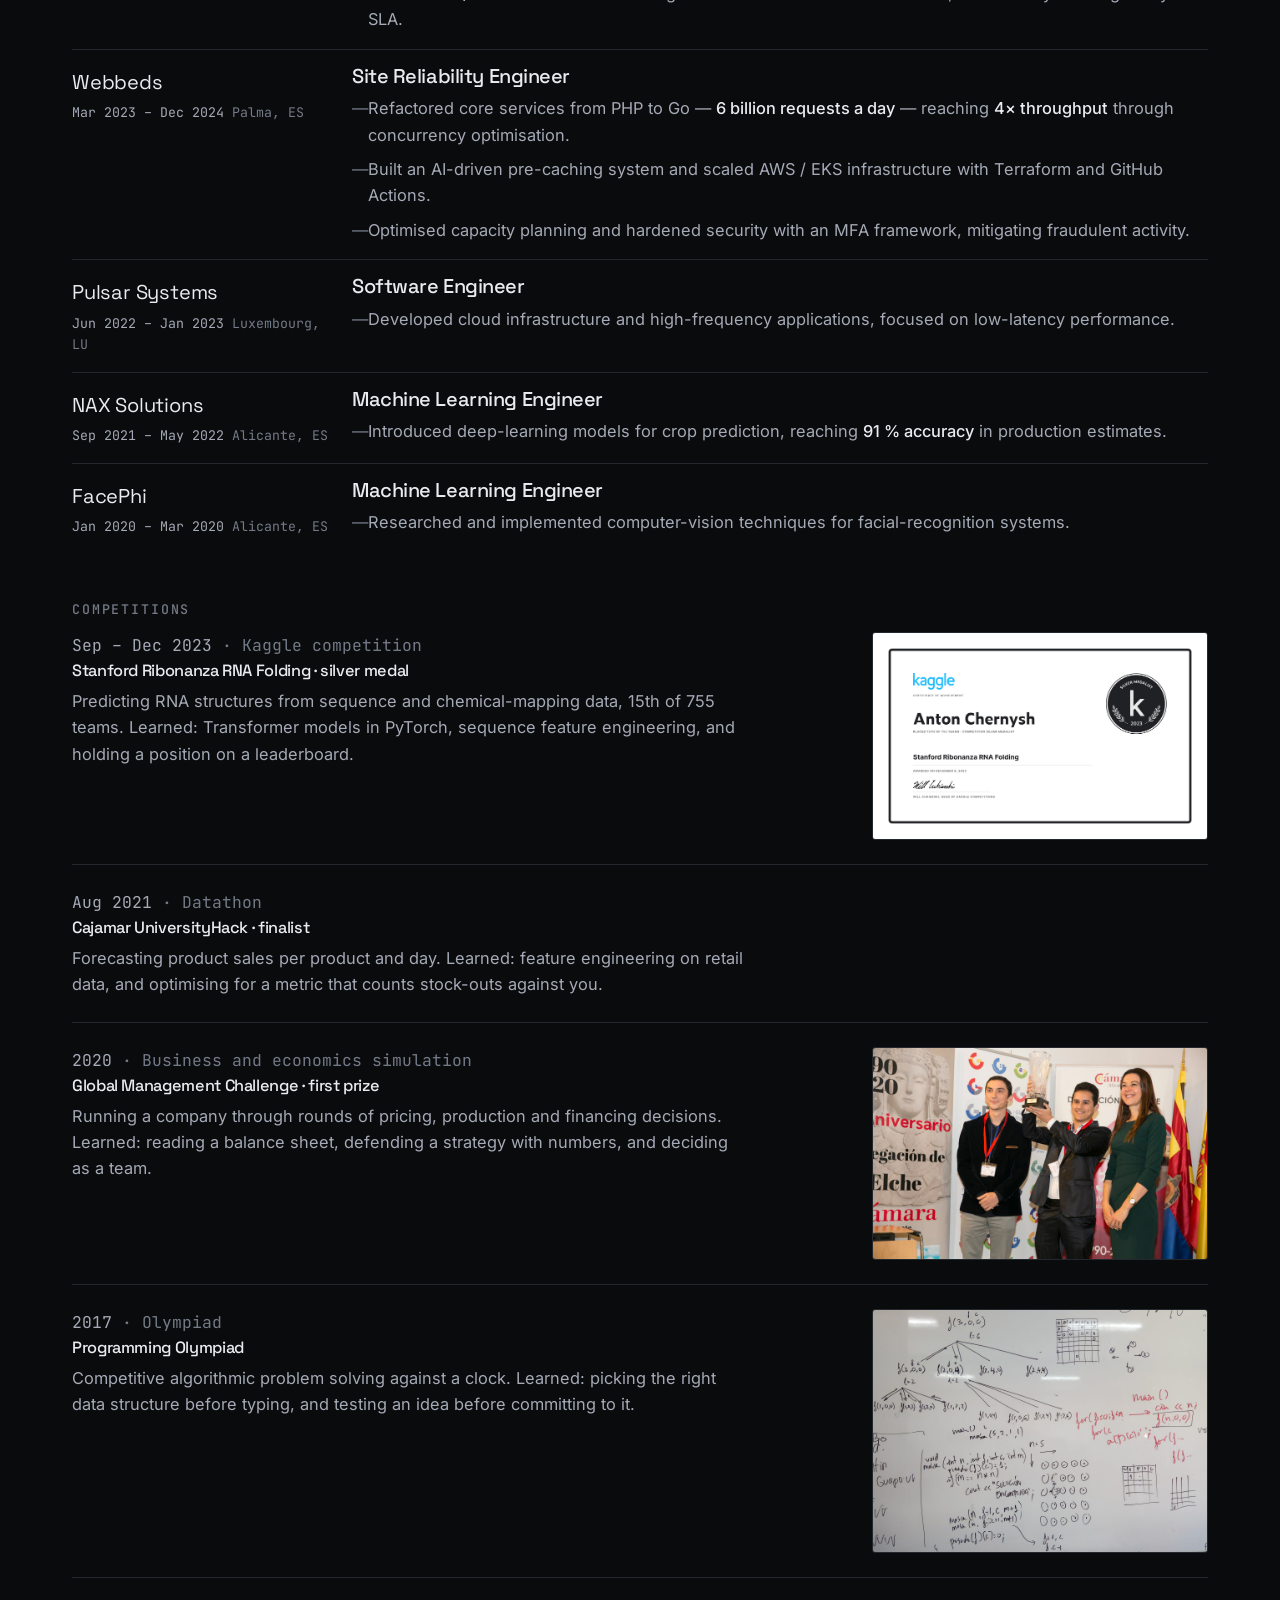
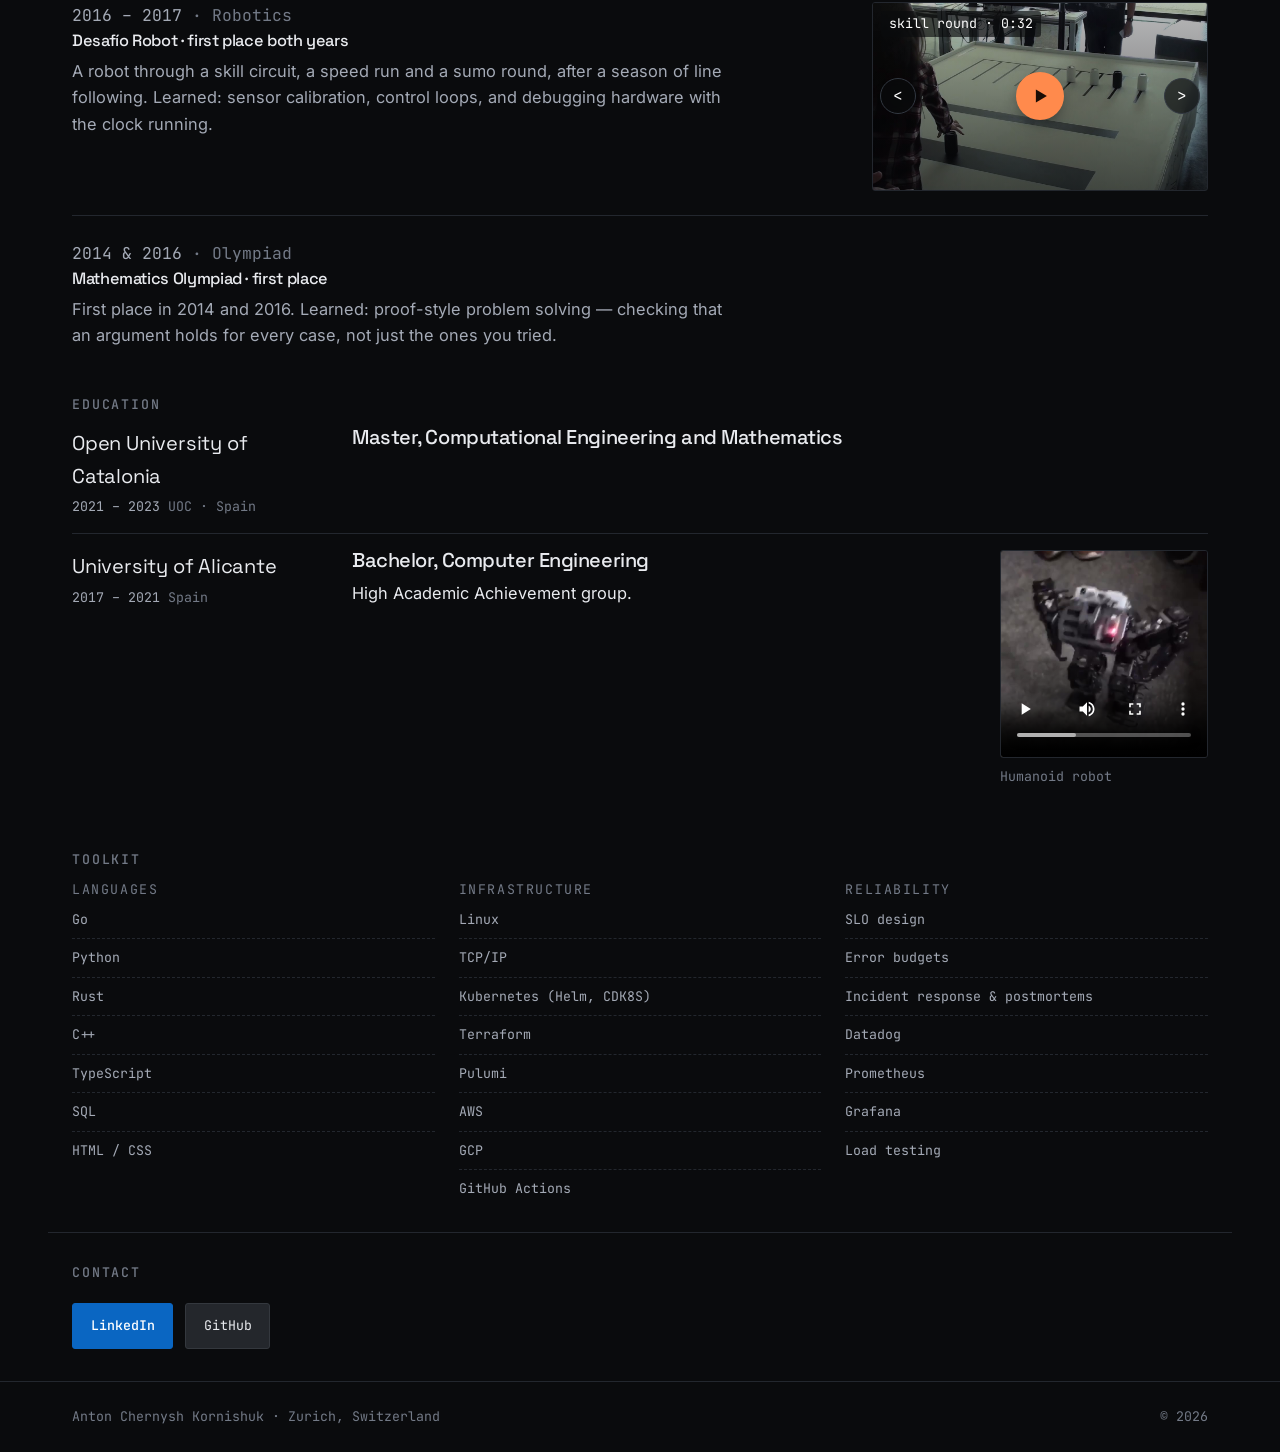
==== commit 6fd2e66a: "Galleries: multiple photos/videos per entry with prev/next arrows (Desafío Robot strip converted) Co" ====
--- a/index.html
+++ b/index.html
@@ -334,29 +334,30 @@
           <img src="assets/img/competitions/competitive-programming.jpg" alt="A whiteboard covered in handwritten algorithm notes: a recursion tree for g(3,0,0), a grid search, and the C++ function being designed with a backtracking loop." width="1600" height="1160" loading="lazy">
         </figure>
       </article>
-      <article class="comp-row comp-row--strip reveal">
+      <article class="comp-row reveal">
         <div>
           <p class="comp-date">2016 – 2017<span> · Robotics</span></p>
           <h3>Desafío Robot · first place both years</h3>
           <p>A robot through a skill circuit, a speed run and a sumo round, after a season of line following. Learned: sensor calibration, control loops, and debugging hardware with the clock running.</p>
         </div>
         <figure class="comp-media">
-          <div class="media-strip">
-            <figure class="media-item">
+          <div class="gallery" data-gallery tabindex="0" role="group" aria-label="Desafío Robot photos and videos">
+            <div class="gallery-viewport">
+            <figure class="gallery-slide is-active">
               <div class="video-facade" data-yt="OQghDClwiew" data-yt-title="Desafío Robot 2016, skill round">
                 <img src="assets/img/competitions/robot-challenge-1.jpg" alt="Preview of the Desafío Robot 2016 skill round" width="1280" height="720" loading="lazy">
                 <button class="video-play" type="button" aria-label="Play the skill round, 32 seconds"></button>
               </div>
               <figcaption>skill round · 0:32</figcaption>
             </figure>
-            <figure class="media-item">
+            <figure class="gallery-slide">
               <div class="video-facade" data-yt="-akr7WYO4GA" data-yt-title="Desafío Robot 2016, speed run">
                 <img src="assets/img/competitions/robot-challenge-2.jpg" alt="Preview of the Desafío Robot 2016 speed run" width="1280" height="720" loading="lazy">
                 <button class="video-play" type="button" aria-label="Play the speed run, 2 minutes 19"></button>
               </div>
               <figcaption>speed run · 2:19</figcaption>
             </figure>
-            <figure class="media-item">
+            <figure class="gallery-slide">
               <video controls preload="metadata" playsinline poster="assets/img/competitions/robot-sumo-poster.jpg"
                      aria-label="The sumo round: two robots in the ring, one pushed out.">
                 <source src="assets/video/desafio-robot-sumo.webm" type="video/webm">
@@ -365,10 +366,13 @@
               </video>
               <figcaption>sumo round</figcaption>
             </figure>
-            <figure class="media-item">
+            <figure class="gallery-slide">
               <img src="assets/img/competitions/robot-line-follower.png" alt="The line follower: a homemade robot with its sensor board sitting over the black line, competition tag 450 for IES 1 Torrevieja Libertas." width="359" height="253" loading="lazy">
               <figcaption>line follower</figcaption>
             </figure>
+            </div>
+            <button class="gallery-btn gallery-prev" type="button" aria-label="Previous photo or video">&lt;</button>
+            <button class="gallery-btn gallery-next" type="button" aria-label="Next photo or video">&gt;</button>
           </div>
         </figure>
       </article>
--- a/assets/css/site.css
+++ b/assets/css/site.css
@@ -448,15 +448,38 @@
 .comp-media img { width: 100%; height: auto; display: block; border: 1px solid var(--line); border-radius: var(--radius); }
 @media (max-width: 52rem) { .comp-row, .comp-row:not(:has(.comp-media)) { grid-template-columns: minmax(0, 1fr); } }
 
-/* the robotics row spreads its evidence horizontally instead of stacking it */
-.comp-row--strip { grid-template-columns: minmax(0, 1fr); }
-.media-strip { display: grid; gap: var(--sp-4) var(--sp-3); grid-template-columns: repeat(4, minmax(0, 1fr)); align-items: start; }
-@media (max-width: 52rem) { .media-strip { grid-template-columns: repeat(2, minmax(0, 1fr)); } }
-.media-item { margin: 0; }
-.media-item img, .media-item video {
-  width: 100%; display: block; aspect-ratio: 16 / 9; object-fit: cover;
+/* gallery — one photo or video at a time, switched with arrows */
+.gallery { position: relative; margin: 0; }
+.gallery-viewport {
+  position: relative; aspect-ratio: 16 / 9; overflow: hidden;
   border: 1px solid var(--line); border-radius: var(--radius); background: #07080b;
 }
+.gallery-slide { display: none; margin: 0; width: 100%; height: 100%; }
+.gallery-slide.is-active { display: block; }
+.gallery-slide img, .gallery-slide video { width: 100%; height: 100%; object-fit: contain; display: block; background: #07080b; border: 0; border-radius: 0; }
+.gallery-slide .zoom-trigger { height: 100%; }
+.gallery-slide .video-facade { height: 100%; aspect-ratio: auto; border: 0; border-radius: 0; }
+.gallery-slide .video-facade img { object-fit: cover; }
+.gallery-slide figcaption {
+  position: absolute; top: var(--sp-2); left: var(--sp-2); z-index: 1; pointer-events: none;
+  font-family: var(--font-mono); font-size: var(--step--1); color: #fff;
+  padding: 0.15rem 0.5rem; border-radius: var(--radius);
+  background: color-mix(in srgb, #0a0b0d 65%, transparent);
+}
+.gallery-btn {
+  position: absolute; top: 50%; transform: translateY(-50%); z-index: 2;
+  width: 2.25rem; height: 2.25rem; display: grid; place-items: center;
+  padding: 0; cursor: pointer; color: #fff;
+  border: 1px solid var(--line-strong); border-radius: 50%;
+  background: color-mix(in srgb, #0a0b0d 65%, transparent);
+  -webkit-backdrop-filter: blur(6px); backdrop-filter: blur(6px);
+  font-family: var(--font-mono); font-size: 1rem; line-height: 1;
+}
+.gallery-btn[hidden] { display: none; }
+.gallery-btn:hover { color: var(--accent); border-color: var(--accent-line); }
+.gallery-btn:focus-visible { outline: 2px solid var(--accent); outline-offset: 2px; }
+.gallery-prev { left: var(--sp-2); }
+.gallery-next { right: var(--sp-2); }
 
 /* a ticket title points at its repository when the repository is public */
 .card h3 a, .case-head h2 a { color: inherit; text-decoration: none; }
